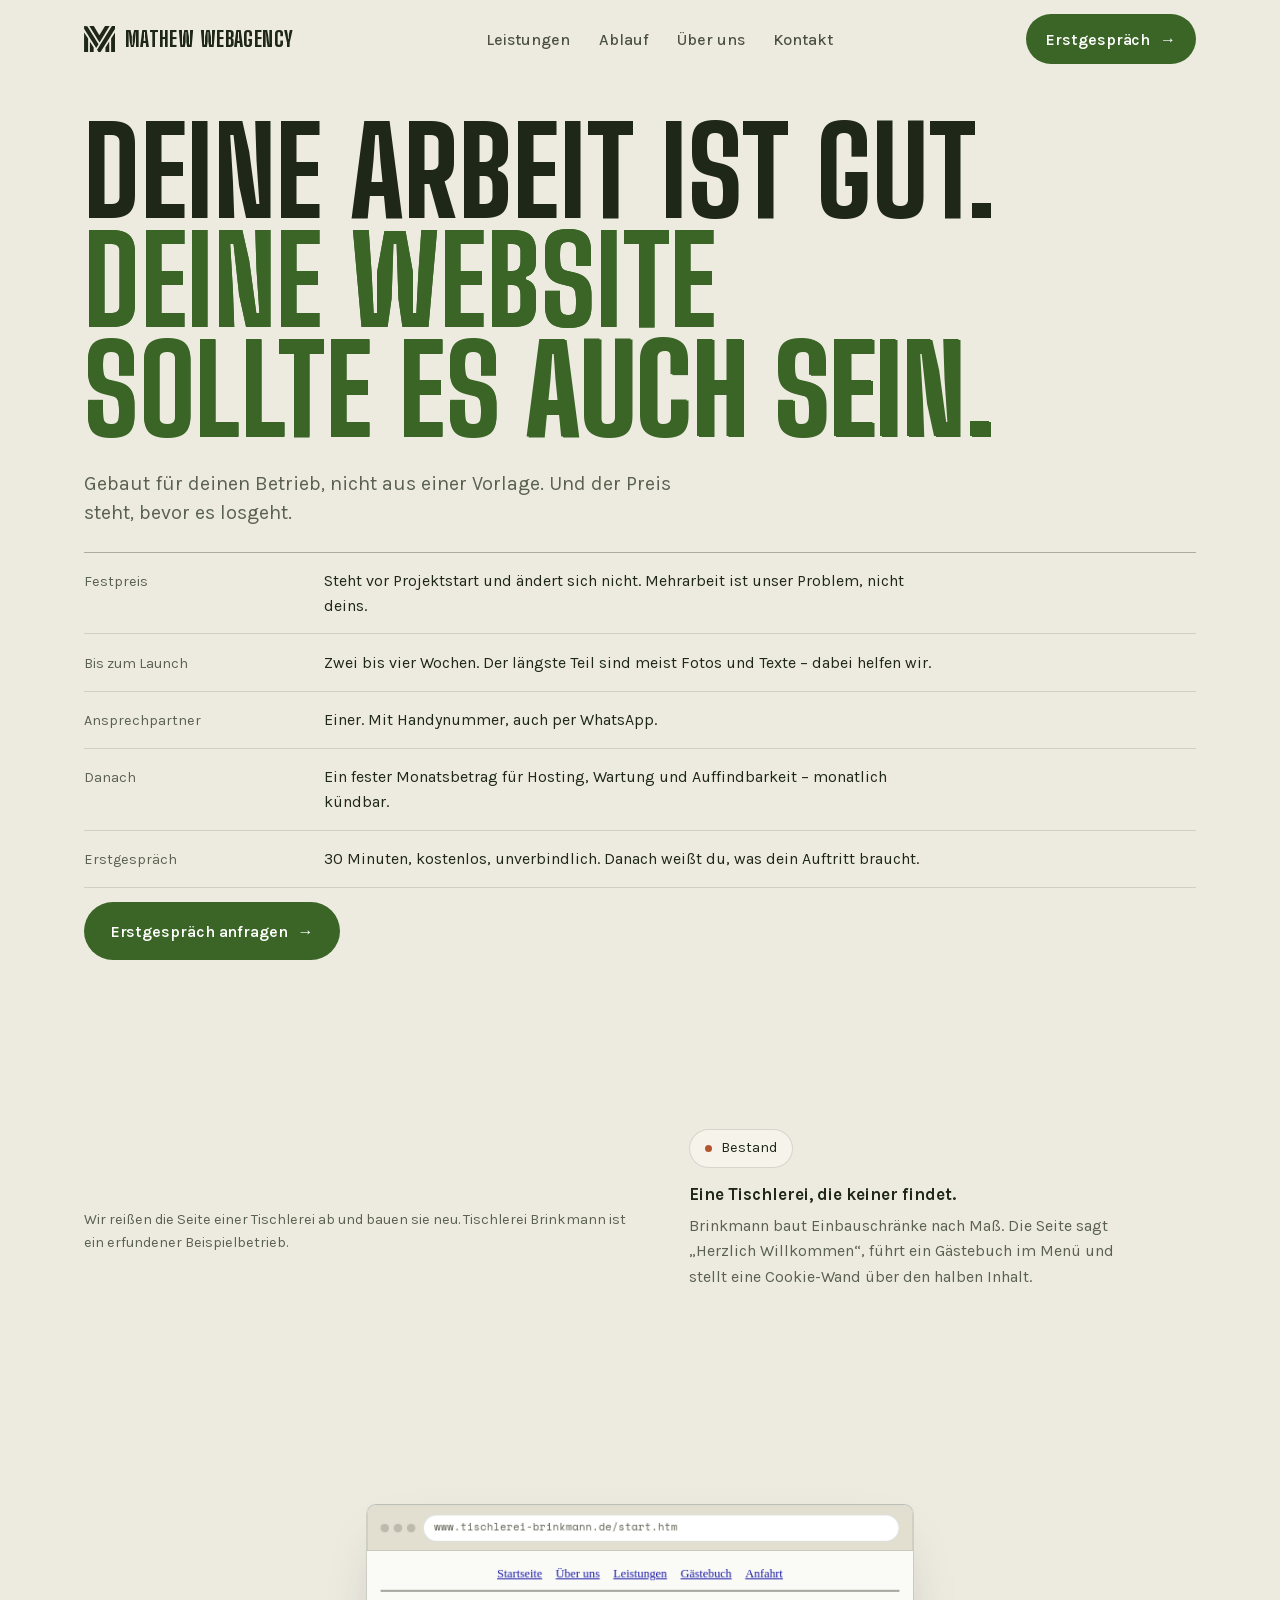
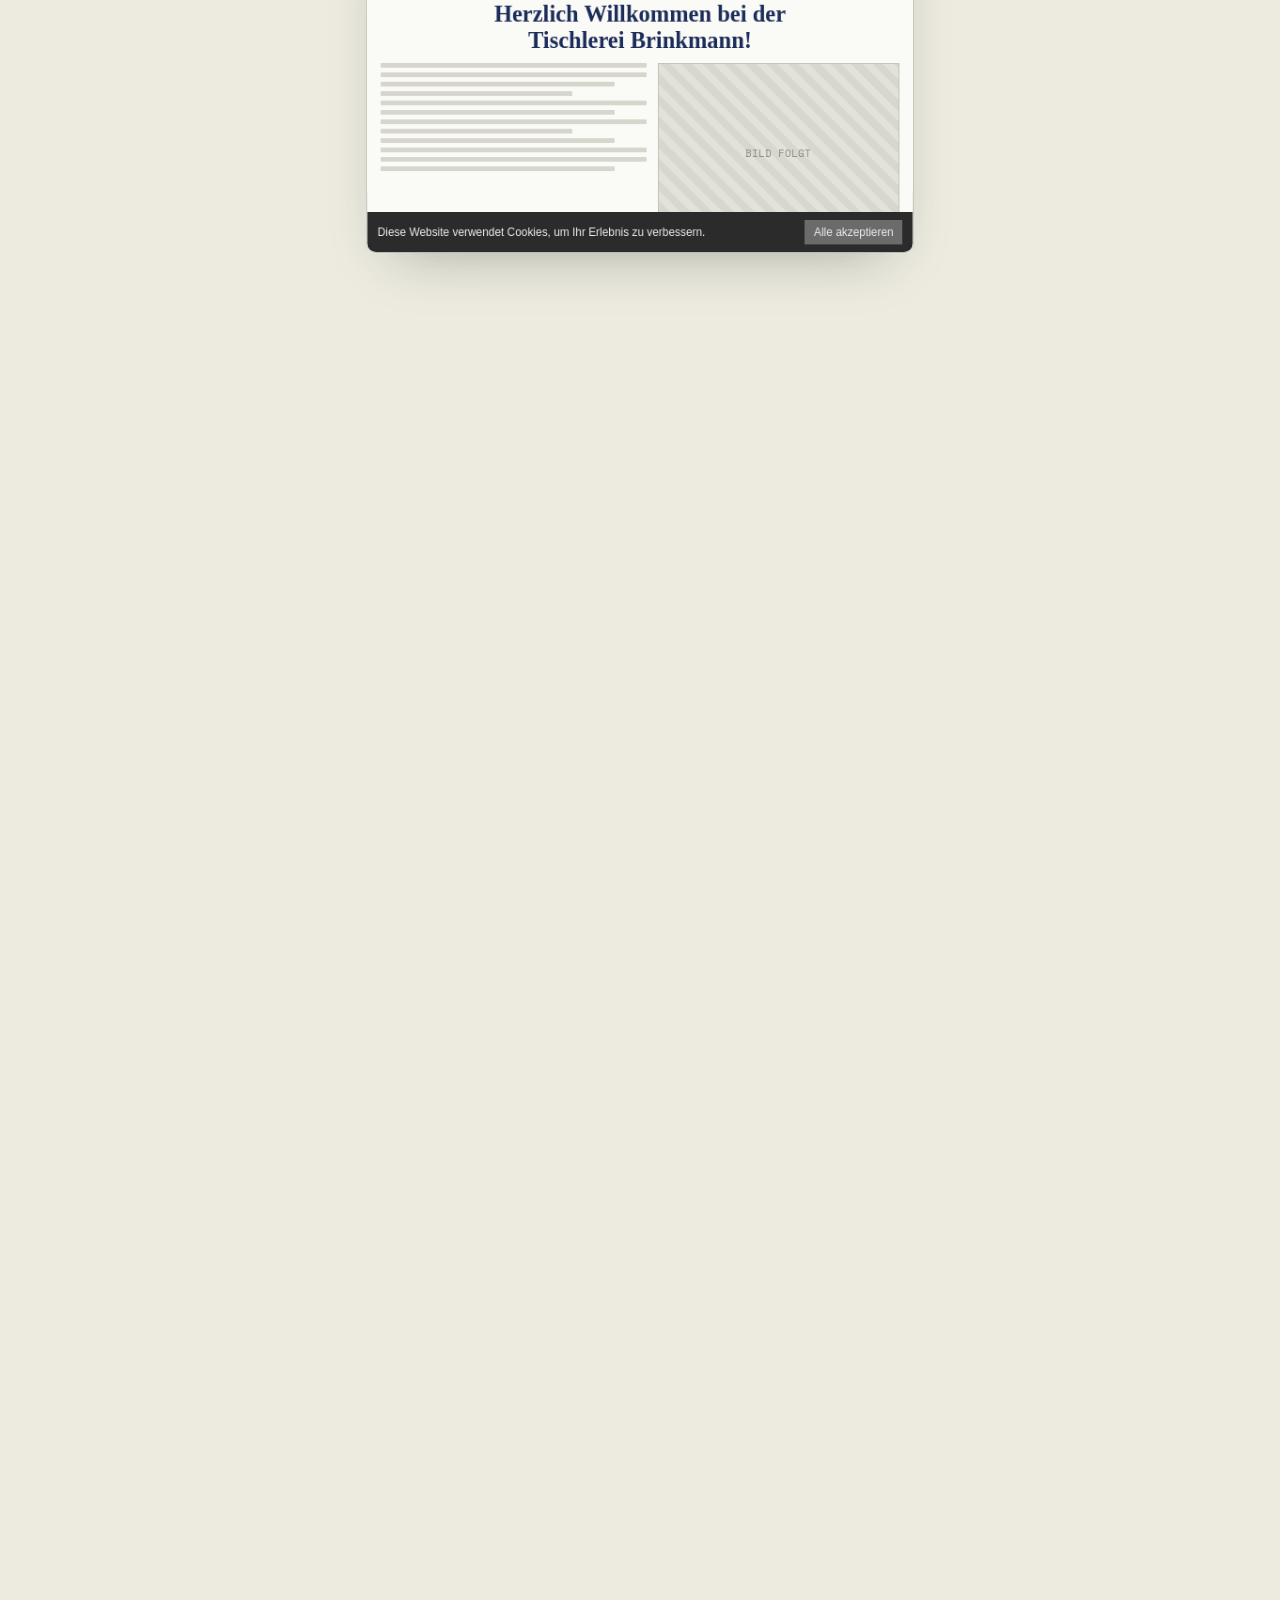
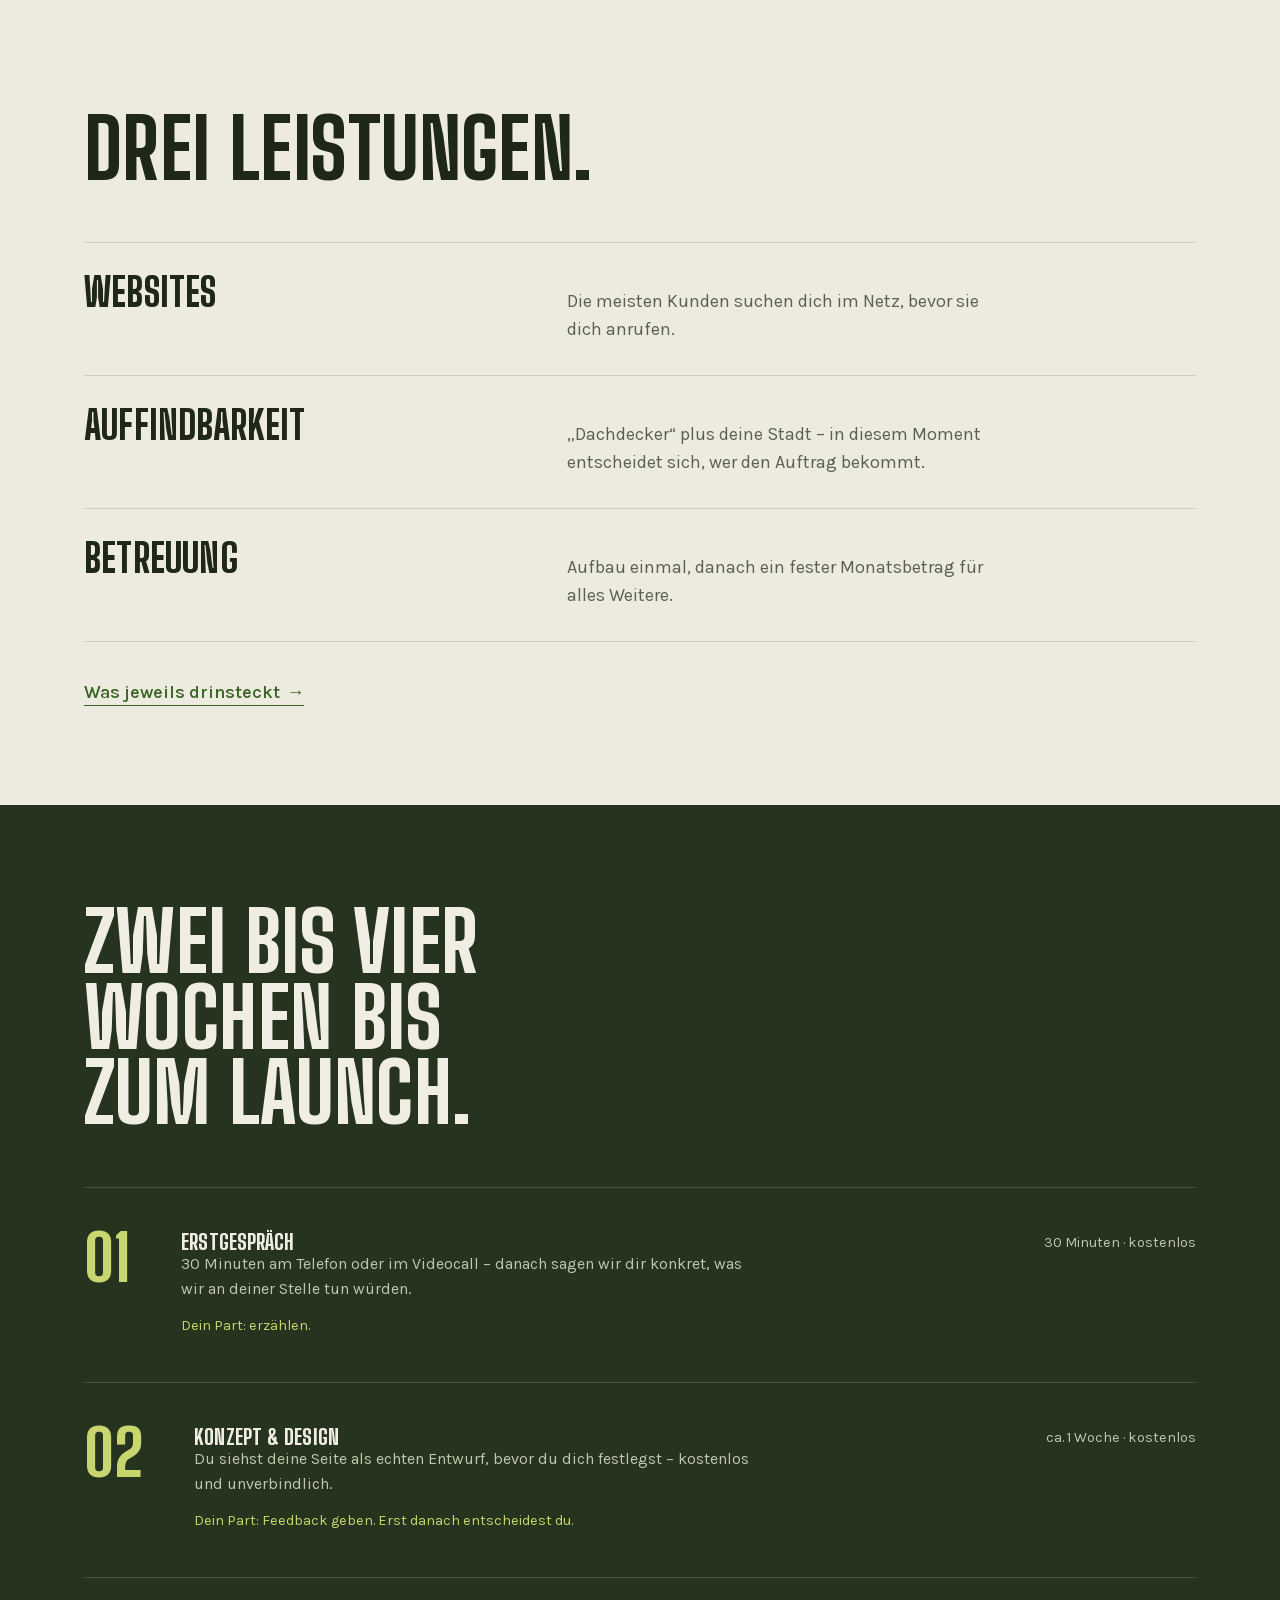
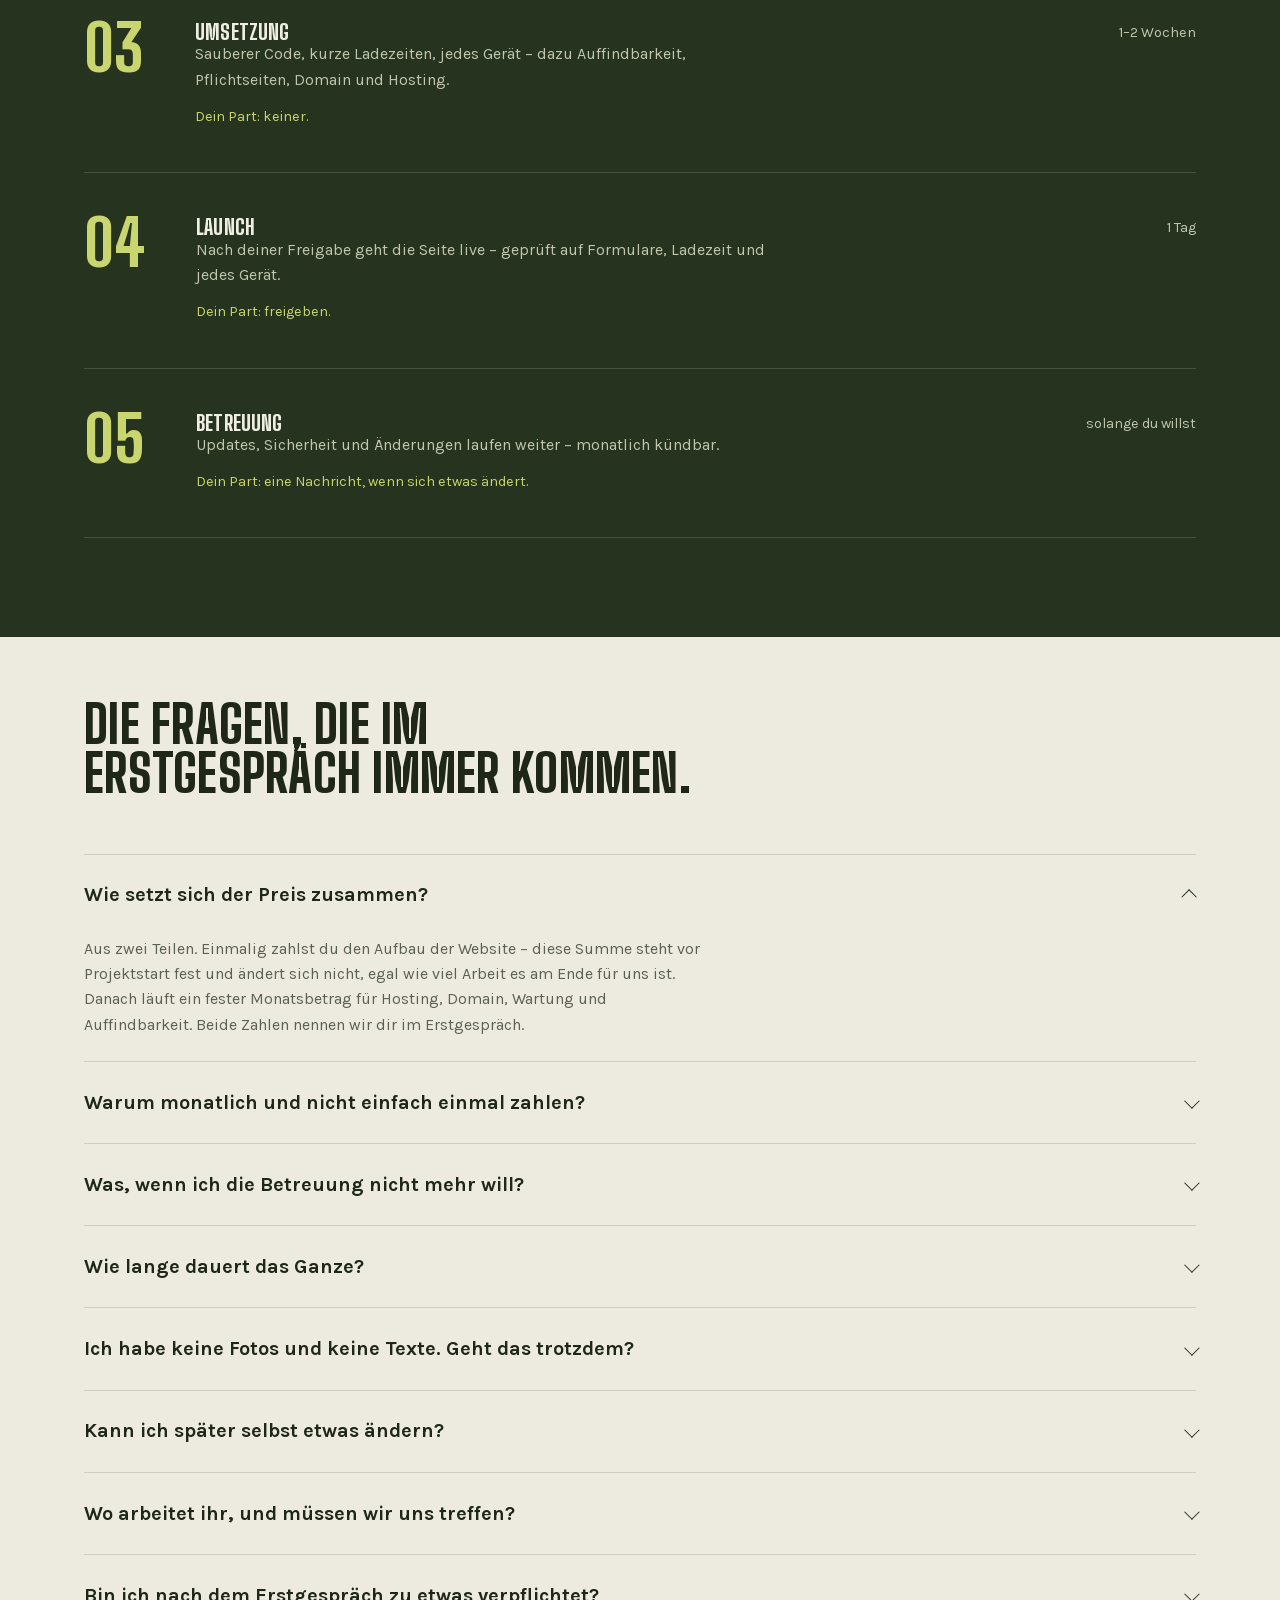
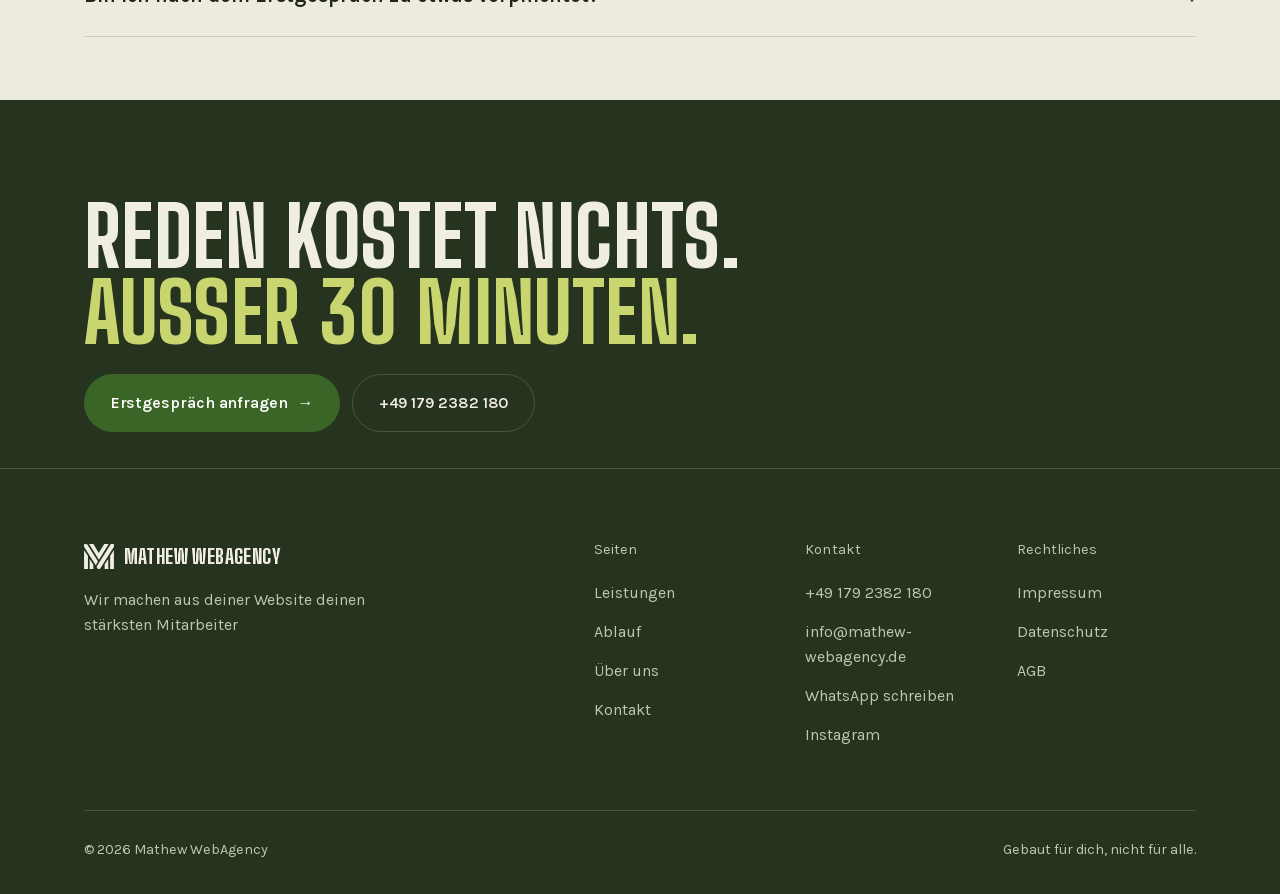
==== index.html @ 0dcd1d1a "Baustelle: echtes Foto in der fertigen Tischlerei-Seite Die neue Seite wirkte kaum staerker als die " ====
<!DOCTYPE html>
<html lang="de">
<head>
<meta charset="utf-8">
<meta name="viewport" content="width=device-width, initial-scale=1">
<title>Webdesign aus Selm – Websites nach Maß | Mathew WebAgency</title>
<meta name="description" content="Deine neue Website – geplant, gestaltet und umgesetzt aus einer Hand, ohne Baukasten. Aus Selm, für Betriebe in Lünen, Werne, Dortmund und überall sonst.">
<link rel="canonical" href="https://mathew-webagency.de/">
<meta name="theme-color" content="#26341F">

<meta property="og:type" content="website">
<meta property="og:locale" content="de_DE">
<meta property="og:site_name" content="Mathew WebAgency">
<meta property="og:title" content="Webdesign aus Selm – Websites nach Maß | Mathew WebAgency">
<meta property="og:description" content="Deine neue Website – geplant, gestaltet und umgesetzt aus einer Hand, ohne Baukasten. Aus Selm, für Betriebe in Lünen, Werne, Dortmund und überall sonst.">
<meta property="og:url" content="https://mathew-webagency.de/">
<meta property="og:image" content="https://mathew-webagency.de/assets/img/og-image.png">
<meta property="og:image:width" content="1200">
<meta property="og:image:height" content="630">
<meta property="og:image:alt" content="Mathew WebAgency – Deine Arbeit ist gut. Deine Website sollte es auch sein.">
<meta property="og:image:type" content="image/png">
<meta name="twitter:card" content="summary_large_image">
<meta name="twitter:image" content="https://mathew-webagency.de/assets/img/og-image.png">

<link rel="icon" href="/favicon.svg" type="image/svg+xml">
<link rel="apple-touch-icon" href="/assets/img/apple-touch-icon.png">
<link rel="manifest" href="/site.webmanifest">

<link rel="preload" href="/assets/fonts/big-shoulders-display-latin.woff2" as="font" type="font/woff2" crossorigin fetchpriority="high">
<link rel="preload" href="/assets/fonts/karla-latin.woff2" as="font" type="font/woff2" crossorigin>
<link rel="stylesheet" href="/assets/css/site.css?v=20260924c">

<script type="application/ld+json">
{
  "@context": "https://schema.org",
  "@type": "ProfessionalService",
  "name": "Mathew WebAgency",
  "description": "Websites, lokale Auffindbarkeit und laufende Betreuung für Handwerk, Kanzleien und Dienstleister.",
  "url": "https://mathew-webagency.de/",
  "logo": {
    "@type": "ImageObject",
    "url": "https://mathew-webagency.de/assets/img/logo-google.png",
    "width": 512,
    "height": 512
  },
  "email": "info@mathew-webagency.de",
  "telephone": "+491792382180",
  "image": "https://mathew-webagency.de/assets/img/og-image.png",
  "priceRange": "€€",
  "address": {
    "@type": "PostalAddress",
    "streetAddress": "Am Wasserturm 2",
    "postalCode": "59379",
    "addressLocality": "Selm",
    "addressCountry": "DE"
  },
  "areaServed": [
    { "@type": "City", "name": "Selm" },
    { "@type": "City", "name": "Lünen" },
    { "@type": "City", "name": "Werne" },
    { "@type": "City", "name": "Dortmund" },
    { "@type": "City", "name": "Olfen" },
    { "@type": "City", "name": "Nordkirchen" },
    { "@type": "AdministrativeArea", "name": "Kreis Unna" },
    { "@type": "Country", "name": "Deutschland" }
  ],
  "geo": {
    "@type": "GeoCoordinates",
    "latitude": 51.6966,
    "longitude": 7.4700
  },
  "knowsAbout": [
    "Webdesign",
    "Webentwicklung",
    "Lokale Suchmaschinenoptimierung",
    "Google Unternehmensprofil",
    "Website-Betreuung"
  ],
  "makesOffer": [
    {
      "@type": "Offer",
      "itemOffered": {
        "@type": "Service",
        "name": "Webdesign und Umsetzung",
        "description": "Website nach Maß, ohne Baukasten und ohne Vorlage."
      }
    },
    {
      "@type": "Offer",
      "itemOffered": {
        "@type": "Service",
        "name": "Lokale Auffindbarkeit",
        "description": "Auffindbar bei Google in Selm, Lünen, Werne, Dortmund und Umgebung."
      }
    },
    {
      "@type": "Offer",
      "itemOffered": {
        "@type": "Service",
        "name": "Betreuung und Wartung",
        "description": "Hosting, Domain, Wartung und Änderungen zum festen Monatsbetrag."
      }
    }
  ],
  "openingHoursSpecification": {
    "@type": "OpeningHoursSpecification",
    "dayOfWeek": [
      "Monday",
      "Tuesday",
      "Wednesday",
      "Thursday",
      "Friday",
      "Saturday",
      "Sunday"
    ],
    "opens": "00:00",
    "closes": "23:59"
  },
  "founder": {
    "@type": "Person",
    "name": "Kian Mathew"
  },
  "sameAs": [
    "https://www.instagram.com/mathew_webagency/"
  ]
}
</script>
<script type="application/ld+json">
{
  "@context": "https://schema.org",
  "@type": "FAQPage",
  "mainEntity": [
    {
      "@type": "Question",
      "name": "Wie setzt sich der Preis zusammen?",
      "acceptedAnswer": {
        "@type": "Answer",
        "text": "Aus zwei Teilen. Einmalig zahlst du den Aufbau der Website – diese Summe steht vor Projektstart fest und ändert sich nicht, egal wie viel Arbeit es am Ende für uns ist. Danach läuft ein fester Monatsbetrag für Hosting, Domain, Wartung und Auffindbarkeit. Beide Zahlen nennen wir dir im Erstgespräch."
      }
    },
    {
      "@type": "Question",
      "name": "Warum monatlich und nicht einfach einmal zahlen?",
      "acceptedAnswer": {
        "@type": "Answer",
        "text": "Weil eine Website nach dem Launch nicht stehenbleibt. Hosting und Domain kosten ohnehin, Updates und Backups müssen laufen, und Auffindbarkeit ist keine Einrichtung, sondern Arbeit über Monate. Du kannst dir das alles einzeln zusammenkaufen – dann hast du vier Verträge, vier Rechnungen und im Zweifel niemanden, der zuständig ist. Bei uns ist es ein Betrag und ein Ansprechpartner."
      }
    },
    {
      "@type": "Question",
      "name": "Was, wenn ich die Betreuung nicht mehr will?",
      "acceptedAnswer": {
        "@type": "Answer",
        "text": "Dann kündigst du zum Monatsende. Kein Mindestzeitraum, keine Kündigungsfrist von drei Monaten. Die Website gehört dir – wir übergeben sie an dich oder an wen du willst. Wir halten Kunden mit Arbeit, nicht mit Verträgen."
      }
    },
    {
      "@type": "Question",
      "name": "Wie lange dauert das Ganze?",
      "acceptedAnswer": {
        "@type": "Answer",
        "text": "Zwei bis vier Wochen vom Startschuss bis zum Launch. Der längste Teil ist meistens nicht die Technik, sondern das Sammeln von Fotos und Texten – dabei helfen wir."
      }
    },
    {
      "@type": "Question",
      "name": "Ich habe keine Fotos und keine Texte. Geht das trotzdem?",
      "acceptedAnswer": {
        "@type": "Answer",
        "text": "Ja. Texte schreiben wir, nachdem wir dir zugehört haben. Für Bilder finden wir eine Lösung: eigene Aufnahmen oder Material aus deinem Handy – oft besser als jedes Stockfoto, weil man deine Arbeit sieht."
      }
    },
    {
      "@type": "Question",
      "name": "Kann ich später selbst etwas ändern?",
      "acceptedAnswer": {
        "@type": "Answer",
        "text": "Kannst du – musst du aber nicht. Die meisten Kunden schreiben uns lieber kurz, und wir machen es innerhalb von 48 Stunden. Das ist im Monatsbetrag drin, wir rechnen keine Änderungen einzeln ab."
      }
    },
    {
      "@type": "Question",
      "name": "Wo arbeitet ihr, und müssen wir uns treffen?",
      "acceptedAnswer": {
        "@type": "Answer",
        "text": "Wir arbeiten bundesweit und komplett aus der Ferne – Telefon, Videocall, WhatsApp. Ein Treffen vor Ort ist für keinen Schritt nötig, und in der Praxis ist der Videocall meistens schneller: keine Anfahrt, Bildschirm teilen, fertig."
      }
    },
    {
      "@type": "Question",
      "name": "Bin ich nach dem Erstgespräch zu etwas verpflichtet?",
      "acceptedAnswer": {
        "@type": "Answer",
        "text": "Nein. Du bekommst beide Zahlen und entscheidest in Ruhe. Auch ein Nein ist völlig okay – die ehrliche Einschätzung behältst du in jedem Fall."
      }
    }
  ]
}
</script>
<script type="application/ld+json">
{
  "@context": "https://schema.org",
  "@graph": [
    {
      "@type": "Organization",
      "@id": "https://mathew-webagency.de/#organisation",
      "name": "Mathew WebAgency",
      "url": "https://mathew-webagency.de/",
      "logo": {
        "@type": "ImageObject",
        "url": "https://mathew-webagency.de/assets/img/logo-google.png",
        "width": 512,
        "height": 512
      },
      "email": "info@mathew-webagency.de",
      "telephone": "+491792382180",
      "address": {
        "@type": "PostalAddress",
        "streetAddress": "Am Wasserturm 2",
        "postalCode": "59379",
        "addressLocality": "Selm",
        "addressCountry": "DE"
      },
      "founder": { "@type": "Person", "name": "Kian Mathew" },
      "sameAs": ["https://www.instagram.com/mathew_webagency/"]
    },
    {
      "@type": "WebSite",
      "@id": "https://mathew-webagency.de/#website",
      "url": "https://mathew-webagency.de/",
      "name": "Mathew WebAgency",
      "inLanguage": "de-DE",
      "publisher": { "@id": "https://mathew-webagency.de/#organisation" }
    }
  ]
}
</script>
</head>

<body>
<!--
  THESIS: Der Auftritt eines Handwerkers wird auf Papier verkauft, nicht auf
  einer Bühne. Diese Seite öffnet als Angebotsblatt und weigert sich damit
  gegen die Kategorie-Vorgabe: dunkler Hero, radialer Akzentschein, Label über
  der Zeile, zwei Pillen nebeneinander, Branchen-Laufband als Ersatzbeweis.
  OWN-WORLD: Kalkgrau als Papiergrund, Tiefgrün als einzige Aktionsfarbe,
  Haarlinien als Struktur. Fraunces für Aussagen, Newsreader für Fließtext.
  Beschriftungen laufen in derselben Schrift wie der Fließtext, ohne Versalien
  und ohne Sperrung; Space Mono lebt nur noch im Browserrahmen des Beispiels,
  die Tischlerei Brinkmann setzt ihre eigene Schrift (Archivo).
  STORY: Der Besucher liest Konditionen statt Versprechen, sieht darunter einen
  Betrieb umgebaut werden und erkennt, dass die Seite selbst der Beleg ist. Die
  Seite verkauft das Ergebnis, nie den Herstellungsweg: Behauptungen über
  handgeschriebenen Code sind unwahr und gehören hier nicht hin.
  FIRST VIEWPORT: Papiergrund. Große Aussage links oben, Vorspann darunter, dann
  fünf geregelte Positionszeilen über die volle Breite, zuletzt die Zeile zum
  Unterschreiben mit der Aktion links und der Nummer daneben.
  FORM: Erweiterung der bestehenden Welt "Kalkgrau & Tiefgrün", nicht ihr
  Ersatz. Kein Direction-Roll: die Palette ist vom Auftrag gesetzt, und
  concept-seed.mjs läuft ohne Node auf diesem Rechner nicht.
  FINISH: unreviewed and undocumented is unfinished; this build ends with the
  finish review, the verdict, and DESIGN.md
-->
<a class="skip" href="#main">Zum Inhalt springen</a>

<header class="hdr">
  <div class="wrap hdr__in">
    <a class="brand" href="/" aria-label="Mathew WebAgency – Startseite">
      <svg class="brand__mark" viewBox="0 0 100 84" aria-hidden="true" focusable="false"><path d="M0.3 0L10.5 0.5L46.2 57.6L46.1 59.4L39.1 70.5L0.2 9.2ZM0.2 20.5L13.2 40.4L13.2 84L0.2 84ZM17 0L31.4 0L49.1 29.6L67.5 0L82.3 0.3L49.8 52.9ZM18.9 50.2L31.1 69.1L30.9 84L18.9 84ZM89.5 0L99.8 0.2L99.8 8.8L52.6 84L46.7 84L41.9 75.8ZM80.8 49.9L81.1 83.8L68.8 84L68.8 68.6ZM99.7 20.2L99.8 84L87 84L87 40.2Z"/></svg>
      Mathew&nbsp;WebAgency
    </a>

    <nav class="nav" aria-label="Hauptnavigation">
      <a href="/leistungen.html">Leistungen</a>
      <a href="/ablauf.html">Ablauf</a>
      <a href="/ueber-uns.html">Über uns</a>
      <a href="/kontakt.html">Kontakt</a>
    </nav>

    <div class="hdr__cta">
      <a class="btn" href="/kontakt.html">Erstgespräch <span class="btn__arrow" aria-hidden="true">→</span></a>
      <button class="burger" type="button" aria-expanded="false" aria-controls="mnav" aria-label="Menü öffnen">
        <span></span><span></span>
      </button>
    </div>
  </div>
</header>

<div class="mnav" id="mnav" aria-hidden="true">
  <ul class="mnav__list">
    <li><a href="/leistungen.html">Leistungen</a></li>
    <li><a href="/ablauf.html">Ablauf</a></li>
    <li><a href="/ueber-uns.html">Über uns</a></li>
    <li><a href="/kontakt.html">Kontakt</a></li>
  </ul>
  <div class="mnav__foot">
    <a class="btn" href="/kontakt.html">Kostenloses Erstgespräch <span class="btn__arrow" aria-hidden="true">→</span></a>
    <a href="tel:+491792382180">+49 179 2382 180</a>
    <a href="mailto:info@mathew-webagency.de">info@mathew-webagency.de</a>
    <a href="https://www.instagram.com/mathew_webagency/" rel="noopener">Instagram @mathew_webagency</a>
  </div>
</div>

<main id="main">

  <!-- ================================================================
       HERO – das Angebotsblatt
       Der Hero ist nicht die Behauptung, sondern das Dokument, das der
       Kunde ohnehin liest: Positionen, Konditionen, eine Zeile zum
       Unterschreiben. Deshalb Papier statt Tinte, Linien statt Leuchten.
       ================================================================ -->
  <section class="hero">
    <div class="wrap hero__sheet">
      <h1 class="hero__h">
        Deine Arbeit ist gut.
        <span class="claim-b">Deine Website sollte es auch sein.</span>
      </h1>

      <p class="hero__lead">
        Gebaut für deinen Betrieb, nicht aus einer Vorlage. Und der Preis steht,
        bevor es losgeht.
      </p>

      <!-- Konditionen statt Kennzahlen: alles hier ist eine Zusage, die wir
           halten können, keine Messung, die wir belegen müssten. -->
      <dl class="terms">
        <div class="terms__row">
          <dt>Festpreis</dt>
          <dd>Steht vor Projektstart und ändert sich nicht. Mehrarbeit ist unser Problem, nicht deins.</dd>
        </div>
        <div class="terms__row">
          <dt>Bis zum Launch</dt>
          <dd>Zwei bis vier Wochen. Der längste Teil sind meist Fotos und Texte &ndash; dabei helfen wir.</dd>
        </div>
        <div class="terms__row">
          <dt>Ansprechpartner</dt>
          <dd>Einer. Mit Handynummer, auch per WhatsApp.</dd>
        </div>
        <div class="terms__row">
          <dt>Danach</dt>
          <dd>Ein fester Monatsbetrag für Hosting, Wartung und Auffindbarkeit &ndash; monatlich kündbar.</dd>
        </div>
        <div class="terms__row">
          <dt>Erstgespräch</dt>
          <dd>30 Minuten, kostenlos, unverbindlich. Danach weißt du, was dein Auftritt braucht.</dd>
        </div>
      </dl>

      <div class="hero__sign">
        <a class="btn" href="/kontakt.html">Erstgespräch anfragen <span class="btn__arrow" aria-hidden="true">→</span></a>
      </div>
    </div>
  </section>

  <!-- ================================================================
       SIGNATURE – "Die Baustelle"
       Gepinnt und scroll-gescrubbt: eine Baukastenseite wird abgerissen
       und neu gebaut. Das ist das Versprechen der Agentur als Bild.
       ================================================================ -->
  <section class="site-rebuild" id="baustelle">
    <div class="rb">
      <div class="rb__stage">
        <div class="wrap">
          <div class="rb__head">
            <div>
              <!-- Ziel der Übergabe: die grüne Hero-Zeile fährt beim Scrollen
                   hierher und wird zu dieser Überschrift (initHandOff). -->
              <h2 class="rb__title">Deine Website sollte es auch sein.</h2>
              <p class="rb__disclaimer">Wir reißen die Seite einer Tischlerei ab und bauen sie neu. Tischlerei Brinkmann ist ein erfundener Beispielbetrieb.</p>
            </div>
            <div class="rb__side">
              <p class="rb__state" data-phase="alt">
                <span class="rb__dot" aria-hidden="true"></span><span class="rb__label">Bestand</span>
              </p>
              <div class="rb__caption" aria-live="polite"></div>
            </div>
          </div>
        </div>

        <div class="wrap rb__field">
          <div class="rb__grid" aria-hidden="true"></div>

          <div class="rb__stack">
          <div class="rb__frame">
            <div class="rb__chrome" aria-hidden="true">
              <span class="rb__lights"><i></i><i></i><i></i></span>
              <span class="rb__url">www.tischlerei-brinkmann.de/start.htm</span>
            </div>

            <div class="rb__viewport">
              <!-- Zustand ALT: absichtlich so gebaut, wie es viele Betriebe kennen -->
              <div class="old" aria-hidden="true">
                <nav class="old__bar">
                  <span>Startseite</span><span>Über uns</span><span>Leistungen</span><span>Gästebuch</span><span>Anfahrt</span>
                </nav>
                <p class="old__title">Herzlich Willkommen bei der<br>Tischlerei Brinkmann!</p>
                <div class="old__body">
                  <div class="old__lines">
                    <i></i><i></i><i></i><i></i><i></i><i></i><i></i><i></i><i></i><i></i><i></i><i></i>
                  </div>
                  <div class="old__photo">BILD FOLGT</div>
                </div>
                <p class="old__btn">Hier klicken!</p>
                <p class="old__counter">Besucher: 000412</p>
                <div class="old__cookie">
                  <span>Diese Website verwendet Cookies, um Ihr Erlebnis zu verbessern.</span>
                  <b>Alle akzeptieren</b>
                </div>
              </div>

              <!-- Zustand NEU: derselbe Betrieb, einmal gebaut.
                   Diese Miniatur ist die Arbeitsprobe der Agentur – sie muss
                   das Niveau zeigen, das ein Kunde bekommt, nicht nur „besser
                   als vorher" sein. Deshalb eigene Navigation, ein Bildfeld
                   mit Tiefe, eine echte Leistungszeile und ein Kontaktblock. -->
              <div class="new" aria-hidden="true">
                <div class="new__bar">
                  <span class="new__brand">Brinkmann</span>
                  <span class="new__nav"><i>Arbeiten</i><i>Werkstatt</i><i>Kontakt</i></span>
                  <span class="new__pill">0 25 92 &middot; 94 18 0</span>
                </div>

                <h3 class="new__h"><span>Möbel nach Maß.</span><em>Aus einer Werkstatt.</em></h3>
                <p class="new__copy">Einbauschränke, Küchen und Innenausbau &ndash; gezeichnet, gebaut und montiert von denselben zwei Händen.</p>
                <p class="new__cta">Werkstatt-Termin anfragen</p>

                <!-- Die fertige Seite zeigt die Arbeit selbst: ein Foto statt eines
                     gezeichneten Platzhalters. Das ist der Unterschied zum
                     "BILD FOLGT" der alten Seite. Erzeugt mit Kie.ai (Nano
                     Banana 2) für den erfundenen Beispielbetrieb. -->
                <div class="new__img">
                  <img class="new__photo"
                       src="/assets/img/brinkmann-einbauschrank-1200.webp"
                       srcset="/assets/img/brinkmann-einbauschrank-800.webp 800w,
                               /assets/img/brinkmann-einbauschrank-1200.webp 1200w"
                       sizes="(min-width: 820px) 34vw, 88vw"
                       width="1200" height="806" alt="" loading="lazy" decoding="async">
                  <span class="new__tag">Einbauschrank Eiche massiv</span>
                  <span class="new__cap">Wohnzimmerwand, 4,20 m &middot; fertig in 5 Wochen</span>
                </div>

                <div class="new__strip">
                  <span>Einbauschränke</span>
                  <span>Küchen</span>
                  <span>Innenausbau</span>
                  <span>Türen</span>
                </div>
              </div>

              <span class="rb__sweep" aria-hidden="true"></span>
            </div>
          </div>

          <!-- Die Handy-Ansicht dockt zum Schluss an den Rahmen an. Sie zeigt
               dieselbe Seite als Handyfassung: Name, Aussage, Bild, Aktion. -->
          <div class="rb__phone" aria-hidden="true">
            <div class="ph">
              <p class="ph__brand">Brinkmann</p>
              <p class="ph__h">Möbel<br>nach Maß.<em>Aus einer<br>Werkstatt.</em></p>
              <span class="ph__img"><b>Eiche massiv</b></span>
              <p class="ph__cta">Termin anfragen</p>
            </div>
          </div>
          </div>
        </div>

        <!-- Ruhige Fassung für Nutzer, die Bewegung reduziert haben -->
        <div class="wrap">
          <div class="rb__static">
            <div class="rb__static-head">
              <h2 class="display-m">Was wir an einer Baukastenseite ändern.</h2>
              <p class="rb__disclaimer">Am erfundenen Beispiel der Tischlerei Brinkmann.</p>
            </div>
            <div class="card">
              <p class="card__label">Vorher</p>
              <h3>Baukasten von der Stange</h3>
              <p>„Herzlich Willkommen auf unserer Homepage!“, Systemschrift, zentrierter Blindtext, ein Gästebuch im Menü und eine Cookie-Wand über dem halben Inhalt. Auf dem Handy wird es nicht besser.</p>
            </div>
            <div class="card">
              <p class="card__label">Nachher</p>
              <h3>Gebaut für den Betrieb</h3>
              <p>Was die Tischlerei macht, steht in der ersten Zeile. Darunter die Arbeit selbst und ein Weg zum Termin. Alles, was nicht dorthin führt, ist weg.</p>
            </div>
          </div>
        </div>
      </div>
    </div>
  </section>

  <!-- ================================================================
       LEISTUNGSVERZEICHNIS
       ================================================================ -->
  <section class="band" id="leistungen">
    <div class="wrap">
      <div class="split">
        <div>
          <h2 class="display-l">Drei Leistungen.</h2>
        </div>
      </div>

      <!-- Drei Zeilen statt eines Akkordeons. Zum Aufklappen war der
           Grünbalken so laut, dass er die Sektion beherrschte, und Claim und
           Liste standen mit einer Lücke dazwischen nebeneinander. Das Detail
           steht ohnehin auf der Leistungsseite – hier reicht ein Satz je
           Leistung. -->
      <ol class="svc">
        <li class="svc__row rev">
          <h3>Websites</h3>
          <p>Die meisten Kunden suchen dich im Netz, bevor sie dich anrufen.</p>
        </li>
        <li class="svc__row rev" data-rev-delay="0.07">
          <h3>Auffindbarkeit</h3>
          <p>„Dachdecker“ plus deine Stadt – in diesem Moment entscheidet sich, wer den Auftrag bekommt.</p>
        </li>
        <li class="svc__row rev" data-rev-delay="0.14">
          <h3>Betreuung</h3>
          <p>Aufbau einmal, danach ein fester Monatsbetrag für alles Weitere.</p>
        </li>
      </ol>

      <a class="tlink svc__more" href="/leistungen.html">Was jeweils drinsteckt <span aria-hidden="true">→</span></a>
    </div>
  </section>

  <!-- ================================================================
       ABLAUF – echte Reihenfolge, deshalb echte Nummern
       ================================================================ -->
  <section class="band band--ink" id="ablauf">
    <div class="wrap">
      <div class="split">
        <div>
          <h2 class="display-l">Zwei bis vier Wochen bis zum Launch.</h2>
        </div>
      </div>

      <ol class="steps">
        <li class="step rev">
          <p class="step__no"><b>01</b></p>
          <div class="step__body">
            <h3>Erstgespräch</h3>
            <p>30 Minuten am Telefon oder im Videocall – danach sagen wir dir konkret, was wir an deiner Stelle tun würden.</p>
            <p class="step__part">Dein Part: erzählen.</p>
          </div>
          <p class="step__dur">30 Minuten &middot; kostenlos</p>
        </li>

        <li class="step rev">
          <p class="step__no"><b>02</b></p>
          <div class="step__body">
            <h3>Konzept &amp; Design</h3>
            <p>Du siehst deine Seite als echten Entwurf, bevor du dich festlegst – kostenlos und unverbindlich.</p>
            <p class="step__part">Dein Part: Feedback geben. Erst danach entscheidest du.</p>
          </div>
          <p class="step__dur">ca. 1 Woche &middot; kostenlos</p>
        </li>

        <li class="step rev">
          <p class="step__no"><b>03</b></p>
          <div class="step__body">
            <h3>Umsetzung</h3>
            <p>Sauberer Code, kurze Ladezeiten, jedes Gerät – dazu Auffindbarkeit, Pflichtseiten, Domain und Hosting.</p>
            <p class="step__part">Dein Part: keiner.</p>
          </div>
          <p class="step__dur">1–2 Wochen</p>
        </li>

        <li class="step rev">
          <p class="step__no"><b>04</b></p>
          <div class="step__body">
            <h3>Launch</h3>
            <p>Nach deiner Freigabe geht die Seite live – geprüft auf Formulare, Ladezeit und jedes Gerät.</p>
            <p class="step__part">Dein Part: freigeben.</p>
          </div>
          <p class="step__dur">1 Tag</p>
        </li>

        <li class="step rev">
          <p class="step__no"><b>05</b></p>
          <div class="step__body">
            <h3>Betreuung</h3>
            <p>Updates, Sicherheit und Änderungen laufen weiter – monatlich kündbar.</p>
            <p class="step__part">Dein Part: eine Nachricht, wenn sich etwas ändert.</p>
          </div>
          <p class="step__dur">solange du willst</p>
        </li>
      </ol>

    </div>
  </section>

  <!-- ================================================================
       FAQ
       ================================================================ -->
  <section class="band band--tight" id="faq">
    <div class="wrap">
      <div class="split">
        <div>
          <h2 class="display-m">Die Fragen, die im Erstgespräch immer kommen.</h2>
        </div>
      </div>

      <div class="faq">
        <details open>
          <summary>Wie setzt sich der Preis zusammen?</summary>
          <p>Aus zwei Teilen. Einmalig zahlst du den Aufbau der Website – diese Summe steht vor Projektstart fest und ändert sich nicht, egal wie viel Arbeit es am Ende für uns ist. Danach läuft ein fester Monatsbetrag für Hosting, Domain, Wartung und Auffindbarkeit. Beide Zahlen nennen wir dir im Erstgespräch.</p>
        </details>
        <details>
          <summary>Warum monatlich und nicht einfach einmal zahlen?</summary>
          <p>Weil eine Website nach dem Launch nicht stehenbleibt. Hosting und Domain kosten ohnehin, Updates und Backups müssen laufen, und Auffindbarkeit ist keine Einrichtung, sondern Arbeit über Monate. Du kannst dir das alles einzeln zusammenkaufen – dann hast du vier Verträge, vier Rechnungen und im Zweifel niemanden, der zuständig ist. Bei uns ist es ein Betrag und ein Ansprechpartner.</p>
        </details>
        <details>
          <summary>Was, wenn ich die Betreuung nicht mehr will?</summary>
          <p>Dann kündigst du zum Monatsende. Kein Mindestzeitraum, keine Kündigungsfrist von drei Monaten. Die Website gehört dir – wir übergeben sie an dich oder an wen du willst. Wir halten Kunden mit Arbeit, nicht mit Verträgen.</p>
        </details>
        <details>
          <summary>Wie lange dauert das Ganze?</summary>
          <p>Zwei bis vier Wochen vom Startschuss bis zum Launch. Der längste Teil ist meistens nicht die Technik, sondern das Sammeln von Fotos und Texten – dabei helfen wir.</p>
        </details>
        <details>
          <summary>Ich habe keine Fotos und keine Texte. Geht das trotzdem?</summary>
          <p>Ja. Texte schreiben wir, nachdem wir dir zugehört haben. Für Bilder finden wir eine Lösung: eigene Aufnahmen oder Material aus deinem Handy – oft besser als jedes Stockfoto, weil man deine Arbeit sieht.</p>
        </details>
        <details>
          <summary>Kann ich später selbst etwas ändern?</summary>
          <p>Kannst du – musst du aber nicht. Die meisten Kunden schreiben uns lieber kurz, und wir machen es innerhalb von 48 Stunden. Das ist im Monatsbetrag drin, wir rechnen keine Änderungen einzeln ab.</p>
        </details>
        <details>
          <summary>Wo arbeitet ihr, und müssen wir uns treffen?</summary>
          <p>Wir arbeiten bundesweit und komplett aus der Ferne – Telefon, Videocall, WhatsApp. Ein Treffen vor Ort ist für keinen Schritt nötig, und in der Praxis ist der Videocall meistens schneller: keine Anfahrt, Bildschirm teilen, fertig.</p>
        </details>
        <details>
          <summary>Bin ich nach dem Erstgespräch zu etwas verpflichtet?</summary>
          <p>Nein. Du bekommst beide Zahlen und entscheidest in Ruhe. Auch ein Nein ist völlig okay – die ehrliche Einschätzung behältst du in jedem Fall.</p>
        </details>
      </div>
    </div>
  </section>

  <!-- ================================================================
       SCHLUSS
       ================================================================ -->
  <section class="band band--ink" id="kontakt">
    <div class="wrap finale">
      <h2>Reden kostet nichts. <span class="claim-b">Außer 30 Minuten.</span></h2>
      <div class="btn-row">
        <a class="btn" href="/kontakt.html">Erstgespräch anfragen <span class="btn__arrow" aria-hidden="true">→</span></a>
        <a class="btn btn--ghost" href="tel:+491792382180">+49 179 2382 180</a>
      </div>
    </div>
  </section>

</main>

<footer class="ftr">
  <div class="wrap">
    <div class="ftr__top">
      <div class="ftr__brand">
        <span class="brand">
          <svg class="brand__mark" viewBox="0 0 100 84" aria-hidden="true" focusable="false"><path d="M0.3 0L10.5 0.5L46.2 57.6L46.1 59.4L39.1 70.5L0.2 9.2ZM0.2 20.5L13.2 40.4L13.2 84L0.2 84ZM17 0L31.4 0L49.1 29.6L67.5 0L82.3 0.3L49.8 52.9ZM18.9 50.2L31.1 69.1L30.9 84L18.9 84ZM89.5 0L99.8 0.2L99.8 8.8L52.6 84L46.7 84L41.9 75.8ZM80.8 49.9L81.1 83.8L68.8 84L68.8 68.6ZM99.7 20.2L99.8 84L87 84L87 40.2Z"/></svg>
          Mathew&nbsp;WebAgency
        </span>
        <p>Wir machen aus deiner Website deinen stärksten Mitarbeiter</p>
      </div>

      <div class="ftr__cols">
        <div>
          <h2>Seiten</h2>
          <ul>
            <li><a href="/leistungen.html">Leistungen</a></li>
            <li><a href="/ablauf.html">Ablauf</a></li>
            <li><a href="/ueber-uns.html">Über uns</a></li>
            <li><a href="/kontakt.html">Kontakt</a></li>
          </ul>
        </div>
        <div>
          <h2>Kontakt</h2>
          <ul>
            <li><a href="tel:+491792382180">+49 179 2382 180</a></li>
            <li><a href="mailto:info@mathew-webagency.de">info@mathew-webagency.de</a></li>
            <li><a href="https://wa.me/491792382180" rel="noopener">WhatsApp schreiben</a></li>
            <li><a href="https://www.instagram.com/mathew_webagency/" rel="noopener">Instagram</a></li>
          </ul>
        </div>
        <div>
          <h2>Rechtliches</h2>
          <ul>
            <li><a href="/impressum.html">Impressum</a></li>
            <li><a href="/datenschutz.html">Datenschutz</a></li>
            <li><a href="/agb.html">AGB</a></li>
          </ul>
        </div>
      </div>
    </div>

    <div class="ftr__bottom">
      <span>&copy; 2026 Mathew WebAgency</span>
      <span>Gebaut für dich, nicht für alle.</span>
    </div>
  </div>
</footer>

<script src="/assets/js/gsap.min.js" defer></script>
<script src="/assets/js/ScrollTrigger.min.js" defer></script>
<script src="/assets/js/lenis.min.js" defer></script>
<script src="/assets/js/site.js?v=20260924c" defer></script>
</body>
</html>
---- assets/css/site.css ----
/* ==========================================================================
   Mathew WebAgency – Designsystem "Kalkgrau & Tiefgrün"
   Kein Framework, keine Utility-Klassen, kein Build-Step.

   Herleitung der Palette: das Angebot auf Papier. Kalkgrau ist der kühle
   Bogen, auf dem eine Kalkulation steht – bewusst kein Creme, weil Creme
   nach Einladung aussieht und nicht nach Zusage. Tiefgrün ist die einzige
   Aktionsfarbe: die Farbe, in der man unterschreibt. Sand trägt nur Linien
   und Marginalien auf dunklem Grund.
   ========================================================================== */

/* --- Fonts ---------------------------------------------------------------- */
/* Selbst gehostet: kein Google-Fonts-CDN (DSGVO) und keine externe Abhängigkeit. */

/* Big Shoulders Display, variabel (Gewicht 100-900). Eine schmale Grotesk
   aus der Tradition von Schildern und Fahrzeugbeschriftung, also aus genau
   der Welt, in der unsere Kunden arbeiten: so steht der Name eines Betriebs
   auf dem Transporter. Ueberschriften laufen in Versalien, Gewicht 800. */
@font-face {
  font-family: 'Big Shoulders Display';
  font-style: normal;
  font-weight: 100 900;
  font-display: swap;
  src: url('../fonts/big-shoulders-display-latin.woff2') format('woff2');
}
/* Karla, variabel (Gewicht 200-800). Eine Grotesk mit leicht eigenwilligen
   Formen (das g, das y, die kurzen Oberlaengen), freundlich statt glatt.
   Traegt Fliesstext, Knoepfe und alle Beschriftungen. */
@font-face {
  font-family: 'Karla';
  font-style: normal;
  font-weight: 200 800;
  font-display: swap;
  src: url('../fonts/karla-latin.woff2') format('woff2');
}
/* Archivo gehoert nicht uns, sondern der Tischlerei Brinkmann. Das Beispiel
   hat eine eigene Farbwelt – es braucht auch eine eigene Schrift, sonst
   versprechen wir Gestaltung fuer genau diesen Betrieb und zeigen unsere. */
@font-face {
  font-family: 'Archivo';
  font-style: normal;
  font-weight: 100 900;
  font-display: swap;
  src: url('../fonts/archivo-latin.woff2') format('woff2');
  unicode-range: U+0000-00FF, U+0131, U+0152-0153, U+02BB-02BC, U+02C6, U+02DA,
    U+02DC, U+0304, U+0308, U+0329, U+2000-206F, U+20AC, U+2122, U+2191, U+2193,
    U+2212, U+2215, U+FEFF, U+FFFD;
}
@font-face {
  font-family: 'Archivo';
  font-style: normal;
  font-weight: 100 900;
  font-display: swap;
  src: url('../fonts/archivo-latin-ext.woff2') format('woff2');
  unicode-range: U+0100-02BA, U+02BD-02C5, U+02C7-02CC, U+02CE-02D7, U+02DD-02FF,
    U+0304, U+0308, U+0329, U+1D00-1DBF, U+1E00-1E9F, U+1EF2-1EFF, U+2020,
    U+20A0-20AB, U+20AD-20C0, U+2113, U+2C60-2C7F, U+A720-A7FF;
}
/* Space Mono bleibt, aber nur noch im Browserrahmen: Adresszeile, Besucher-
   zaehler, Massangaben. Dort ist die Schreibmaschine eine echte Konvention.
   In unserer eigenen Oberflaeche kam sie als gesperrte Versalie vor – genau
   das Bauteil, das in jeder zweiten Vorlage steckt. Es ist raus. */
@font-face {
  font-family: 'Space Mono';
  font-style: normal;
  font-weight: 400;
  font-display: swap;
  src: url('../fonts/space-mono-v17-latin-regular.woff2') format('woff2');
}

/* --- Tokens -------------------------------------------------------------- */

:root {
  /* Flächen: Leinen statt Kalkgrau. Warm, aber mit einem Hauch Grün,
     damit es nicht ins Creme der Vorlagen kippt. */
  --paper: #edebe0;
  --paper-2: #f5f3ea; /* aufgehellte Karte */
  --paper-3: #e2dfd1; /* eingesenkte Fläche, Hover */
  /* Dunkle Bänder sind Moos, nicht Schwarz: die Seite bleibt auch dort warm
     und grün, wo sie kippt. */
  --ink: #26341f;
  --ink-2: #2f3f28; /* Karte auf dunklem Grund */
  --ink-3: #394a31; /* Hover auf dunklem Grund */

  /* Schrift */
  --on-paper: #1e2718; /* Olivschwarz, 12.9:1 */
  --on-paper-dim: #5a6150; /* 5.4:1 */
  --on-ink: #f0eee3;
  --on-ink-dim: #c2c6ae;

  /* Grün ist jetzt die ganze Stimme der Seite. Moosgrün handelt (Knöpfe,
     Links, Fokus) und setzt die zweite Zeile im Satzpaar; auf dunklem
     Grund übernimmt das helle Flechtengrün beide Rollen. */
  --gruen: #3b6526; /* Moos – 5.7:1 auf Leinen */
  --gruen-2: #4a7a31; /* Hover */
  --gruen-hell: #c9d56e; /* Flechte auf Moos */
  --sand: #c2c6ae; /* Linien & Labels auf dunklem Grund */

  /* Linien */
  --line-paper: rgba(30, 39, 24, 0.14);
  --line-paper-stark: rgba(30, 39, 24, 0.32);
  --line-ink: rgba(240, 238, 227, 0.16);

  /* Der Marker, den der Zeiger über einen Link zieht. */
  --wash: rgba(59, 101, 38, 0.2);

  /* Radien – klein, plus echte Pillen. Nichts dazwischen. */
  --r-xs: 3px;
  --r-sm: 6px;
  --r-md: 10px;
  --r-pill: 999px;

  /* Typo */
  --display: 'Big Shoulders Display', 'Arial Narrow', 'Helvetica Neue', sans-serif;
  --body: 'Karla', 'Helvetica Neue', Arial, sans-serif;
  /* Beschriftungen laufen in der Fließtextschrift. Es gibt keine dritte
     Schrift mehr in unserer eigenen Oberfläche: die Spalte trägt die
     Information über ihre Position, nicht über einen Effekt. */
  --label: var(--body);
  /* Nur im Browserrahmen des Beispiels. */
  --code: 'Space Mono', ui-monospace, 'SFMono-Regular', monospace;
  /* Die Tischlerei Brinkmann setzt ihre eigene Schrift. */
  --bk-font: 'Archivo', 'Helvetica Neue', Arial, sans-serif;

  /* Eine schmale Versalie braucht rund ein Viertel mehr Grad als eine
     normal laufende Schrift, um dieselbe Fläche zu tragen. */
  --t-display-xl: clamp(3.2rem, 10vw, 8.5rem);
  --t-display-l: clamp(2.7rem, 6.4vw, 5.2rem);
  --t-display-m: clamp(2.1rem, 4.2vw, 3.3rem);
  --t-h3: clamp(1.5rem, 2.4vw, 2rem);
  --t-lead: clamp(1.1rem, 1.55vw, 1.4rem);
  --t-body: 1.125rem;
  --t-small: 1rem;
  --t-label: 0.9rem;

  /* Raster */
  --wrap: 1240px;
  --gutter: clamp(1.25rem, 5vw, 4rem);
  --section-y: clamp(5rem, 11vh, 9rem);
  /* Der Header liegt fest über allem. Gepinnte Bühnen kleben bei top:0 und
     schoben ihren Kopf sonst darunter – auf dem Handy verschwand dadurch
     die Überschrift der Baustelle komplett. Gemessen: 79px. */
  --hdr-h: 79px;

  --ease: cubic-bezier(0.22, 1, 0.36, 1);
  --ease-in-out: cubic-bezier(0.65, 0, 0.35, 1);
}

/* --- Reset & Basis ------------------------------------------------------- */

*,
*::before,
*::after {
  box-sizing: border-box;
}

html {
  -webkit-text-size-adjust: 100%;
  scroll-behavior: smooth;
}

body {
  margin: 0;
  background: var(--paper);
  color: var(--on-paper);
  font-family: var(--body);
  font-size: var(--t-body);
  line-height: 1.58;
  font-weight: 400;
  font-optical-sizing: auto;
  -webkit-font-smoothing: antialiased;
  -moz-osx-font-smoothing: grayscale;
  /* clip statt hidden: hidden würde einen Scroll-Container erzeugen und
     damit das sticky-Pinning der Baustelle aushebeln. */
  overflow-x: clip;
}

img,
svg,
video {
  display: block;
  max-width: 100%;
  height: auto;
}

h1,
h2,
h3,
h4 {
  font-family: var(--display);
  /* Versalien in Gewicht 800, so wie ein Betrieb auf dem Firmenwagen steht.
     Eine schmale Grotesk braucht keinen Engstand; eine Spur Luft hält die
     Versalien bei großen Graden auseinander. Der Zeilenfall ist eng, weil
     Versalien keine Unterlängen haben, die kollidieren könnten. */
  font-weight: 800;
  text-transform: uppercase;
  letter-spacing: 0.005em;
  line-height: 0.92;
  margin: 0;
  text-wrap: balance;
  overflow-wrap: break-word;
}

p {
  margin: 0;
  text-wrap: pretty;
}

ul,
ol {
  margin: 0;
  padding: 0;
  list-style: none;
}

a {
  color: inherit;
  text-decoration: none;
}

button {
  font: inherit;
  color: inherit;
}

:focus-visible {
  outline: 2px solid var(--gruen-2);
  outline-offset: 3px;
  border-radius: var(--r-xs);
}

/* --- Browser-Oberflächen ------------------------------------------------- */
/* Auswahl, Cursor, Scrollleiste und Unterlängen gehören zur Gestaltung.
   Werksseitig kommen sie in Systemblau und gehören damit zu keinem
   Designsystem – hier stehen sie in der Palette der Seite. */

::selection {
  background: var(--gruen);
  color: #fff;
}
.band--ink ::selection,
.phead ::selection,
.ftr ::selection {
  background: var(--sand);
  color: var(--ink);
}

html {
  scrollbar-color: var(--on-paper-dim) transparent;
  scrollbar-width: thin;
}

input,
textarea {
  caret-color: var(--gruen-2);
}

/* Keine Striche. Unter dem Zeiger wächst ein Marker von der Grundlinie
   hoch – wie über einer Zeile, die man auf Papier anstreicht. Der Verlauf
   läuft über background-size statt über eine eigene Ebene: so entsteht
   kein Stapelkontext, der sich mit dem Zeiger-Ring beißt. */
a:not([class]) {
  text-decoration: none;
  background-image: linear-gradient(var(--wash), var(--wash));
  background-repeat: no-repeat;
  background-position: 0 100%;
  background-size: 100% 0%;
  padding-inline: 0.14em;
  margin-inline: -0.14em;
  border-radius: 2px;
  transition: background-size 0.3s var(--ease), color 0.25s var(--ease);
}
a:not([class]):hover,
a:not([class]):focus-visible {
  background-size: 100% 100%;
}

/* Links mitten im Fließtext brauchen ein Merkmal im Ruhezustand. Farbe
   allein trägt es nicht: Tiefgrün steht nur 1,47:1 gegen den Fließtext,
   nötig wären 3:1 – wer Farben schlecht unterscheidet, fände sie nicht.
   Das Gewicht leistet es und funktioniert auch in Graustufen. */
.prose a,
.faq p a,
.check a,
.lgl a {
  font-weight: 600;
  color: var(--gruen);
}
.band--ink .prose a,
.band--ink .faq p a,
.band--ink .check a,
.band--ink .lgl a {
  color: var(--gruen-hell);
}

.skip {
  position: absolute;
  left: -9999px;
  top: 0;
  z-index: 200;
  background: var(--gruen);
  color: #fff;
  padding: 0.75rem 1.25rem;
  border-radius: 0 0 var(--r-sm) 0;
}
.skip:focus {
  left: 0;
}

.vh {
  position: absolute;
  width: 1px;
  height: 1px;
  overflow: hidden;
  clip-path: inset(50%);
  white-space: nowrap;
}

/* --- Layout-Primitive ---------------------------------------------------- */

.wrap {
  width: 100%;
  max-width: var(--wrap);
  margin-inline: auto;
  padding-inline: var(--gutter);
}

.band {
  padding-block: var(--section-y);
  position: relative;
}
/* Direkt unter dem Seitenkopf traegt die volle Bandhoehe nicht: der harte
   Wechsel von Tinte auf Papier trennt bereits. */
.phead + .band {
  padding-top: clamp(2.25rem, 5vh, 3.5rem);
}

/* Umgekehrte Bänder: der Seitenrhythmus lebt vom harten Wechsel. */
.band--ink {
  background: var(--ink);
  color: var(--on-ink);
  --wash: rgba(201, 213, 110, 0.24);
}
.band--ink h1,
.band--ink h2,
.band--ink h3 {
  color: var(--on-ink);
}

.band--tight {
  padding-block: clamp(3rem, 7vh, 5rem);
}

/* --- Typografische Klassen ---------------------------------------------- */

/* Versalien haben keine Unterlängen; nur die Umlautpunkte ragen nach oben.
   0,92 lässt ihnen genau so viel Luft, dass Ä und Ü nicht in die Zeile
   darüber stoßen. */
.display-xl {
  font-size: var(--t-display-xl);
}
.display-l {
  font-size: var(--t-display-l);
}
.display-m {
  font-size: var(--t-display-m);
}

/* Behauptung und Widerspruch als Satzpaar – das rhetorische Muster der
   Marke. Es steht nur noch zweimal pro Seite: im Kopf und im Schlussaufruf.
   Die zweite Zeile trägt dasselbe Gewicht und wechselt nur die Farbe. */
.claim-b {
  display: block;
  color: var(--gruen);
}
.band--ink .claim-b,
.phead .claim-b {
  color: var(--gruen-hell);
}

/* --- Kopf-Öffnung -------------------------------------------------------- */
/* Die Wörter fahren unter ihrer eigenen Oberkante hervor. Die Maske ist nur
   während der Bewegung nötig, bleibt aber stehen – sie kostet nichts und
   verhindert, dass Unterlängen bei Zoom abgeschnitten wirken. */

.ko__line {
  display: block;
}
/* Die Maske muss senkrecht kappen, waagerecht aber nicht: Buchstaben ragen
   bei negativer Laufweite über ihre Dickte hinaus, und ohne die seitliche
   Luft schneidet die Maske Wortanfänge ab. Der negative Außenabstand nimmt
   die Luft aus dem Satz wieder heraus, damit die Zeile gleich bleibt. */
.ko__mask {
  display: inline-block;
  overflow: hidden;
  vertical-align: bottom;
  /* Luft fuer die Umlautpunkte und fuer den Fliesstext-Ersatz, falls die
     Schrift spaet kommt. Der negative Aussenabstand nimmt die Luft aus dem
     Zeilenfall wieder heraus, damit der Satz gleich sitzt. Wer diesen Wert erhoeht, muss
     auch den Startversatz in initHeadOpen() erhoehen – sonst lugt das
     Wort vor der Bewegung unter der Kante hervor. */
  padding-bottom: 0.2em;
  margin-bottom: -0.2em;
  padding-inline: 0.09em;
  margin-inline: -0.09em;
}
.ko__w {
  display: inline-block;
  will-change: transform;
}

.lead {
  font-size: var(--t-lead);
  line-height: 1.5;
  color: var(--on-paper-dim);
  max-width: 46ch;
}
.band--ink .lead {
  color: var(--on-ink-dim);
}

.meta {
  font-family: var(--label);
  font-size: var(--t-label);
  color: var(--on-paper-dim);
}
.band--ink .meta {
  color: var(--on-ink-dim);
}

/* --- Buttons ------------------------------------------------------------ */

.btn {
  --btn-bg: var(--gruen);
  --btn-fg: #fff;
  display: inline-flex;
  align-items: center;
  gap: 0.6rem;
  padding: 0.95rem 1.6rem;
  border: 1px solid transparent;
  border-radius: var(--r-pill);
  background: var(--btn-bg);
  color: var(--btn-fg);
  font-weight: 600;
  font-size: var(--t-small);
  letter-spacing: -0.005em;
  cursor: pointer;
  /* Unter 300 ms: ein Knopf antwortet, er erzählt nichts. */
  transition: background 0.2s var(--ease), transform 0.2s var(--ease),
    color 0.2s var(--ease), border-color 0.2s var(--ease);
}
.btn:hover {
  --btn-bg: var(--gruen-2);
}
.btn__arrow {
  transition: transform 0.2s var(--ease);
}
/* Bewegung beim Überfahren nur mit echter Maus: Touch löst beim Tippen ein
   falsches Hover aus, und der Knopf bliebe angehoben stehen. */
@media (hover: hover) and (pointer: fine) {
  .btn:hover {
    transform: translateY(-2px);
  }
  .btn:hover .btn__arrow {
    transform: translateX(4px);
  }
  .direct a:hover {
    transform: translateX(0.6rem);
  }
  .direct a:hover::before {
    transform: scaleY(1);
  }
}
/* Druck quittieren: der Knopf gibt nach, schnell und ohne Nachlauf. */
.btn:active {
  transform: scale(0.97);
  transition-duration: 0.12s;
}

.btn--ghost {
  --btn-bg: transparent;
  --btn-fg: var(--on-paper);
  border-color: var(--line-paper-stark);
}
.btn--ghost:hover {
  --btn-bg: var(--on-paper);
  --btn-fg: var(--paper);
}
.band--ink .btn--ghost {
  --btn-fg: var(--on-ink);
  border-color: var(--line-ink);
}
.band--ink .btn--ghost:hover {
  --btn-bg: var(--on-ink);
  --btn-fg: var(--ink);
}

.btn--light {
  --btn-bg: var(--paper-2);
  --btn-fg: var(--ink);
}
.btn--light:hover {
  --btn-bg: #fff;
}

.btn-row {
  display: flex;
  flex-wrap: wrap;
  gap: 0.75rem;
  align-items: center;
}

/* Textlink mit unterstrichener Bewegung */
.tlink {
  display: inline-flex;
  align-items: center;
  gap: 0.4rem;
  font-weight: 600;
  color: var(--gruen);
  background-image: linear-gradient(currentColor, currentColor);
  background-size: 100% 1px;
  background-repeat: no-repeat;
  background-position: 0 100%;
  transition: background-size 0.4s var(--ease);
}
.tlink:hover {
  background-size: 0% 1px;
}
.band--ink .tlink {
  color: var(--gruen-hell);
}

/* --- Header ------------------------------------------------------------- */

.hdr {
  position: fixed;
  inset: 0 0 auto 0;
  z-index: 100;
  padding-block: 0.9rem;
  transition: background 0.4s var(--ease), backdrop-filter 0.4s var(--ease),
    border-color 0.4s var(--ease);
  border-bottom: 1px solid transparent;
}
.hdr__in {
  display: flex;
  align-items: center;
  justify-content: space-between;
  gap: 1rem;
}
/* Der Balken muss decken. Unter ihm zieht die gebaute Beispielseite in
   Tiefblau durch – schimmert sie durch, steht die Wortmarke in einer
   Farbe, die niemand gewählt hat. Deshalb hoher Deckungsgrad und, wo
   backdrop-filter fehlt, volle Deckung. */
.hdr.is-stuck {
  background: color-mix(in srgb, var(--paper) 96%, transparent);
  -webkit-backdrop-filter: blur(16px) saturate(140%);
  backdrop-filter: blur(16px) saturate(140%);
  border-bottom-color: var(--line-paper);
}
/* Über dem dunklen Hero läuft der Header in Tinte-Optik. */
.hdr.on-dark {
  color: var(--on-ink);
}
.hdr.on-dark.is-stuck {
  background: color-mix(in srgb, var(--ink) 94%, transparent);
  border-bottom-color: var(--line-ink);
}
@supports not ((backdrop-filter: blur(1px)) or (-webkit-backdrop-filter: blur(1px))) {
  .hdr.is-stuck { background: var(--paper); }
  .hdr.on-dark.is-stuck { background: var(--ink); }
}

.brand {
  display: inline-flex;
  align-items: center;
  gap: 0.6rem;
  font-family: var(--display);
  font-weight: 800;
  font-size: 1.3rem;
  text-transform: uppercase;
  letter-spacing: 0.02em;
}
/* M-Monogramm. In em bemessen, damit es der Wortmarke folgt: im Header
   steht sie auf 1.0625rem, im Footer auf 1.25rem. Die Marke ist breiter
   als hoch (100:84), deshalb nur die Breite setzen. */
.brand__mark {
  width: 1.5em;
  height: auto;
  flex: none;
}
.brand__mark path {
  fill: currentColor;
}

.nav {
  display: flex;
  align-items: center;
  gap: 0.35rem;
}
.nav a {
  padding: 0.5rem 0.85rem;
  border-radius: var(--r-pill);
  font-size: var(--t-small);
  font-weight: 500;
  opacity: 0.78;
  transition: opacity 0.3s, background 0.3s;
}
.nav a:hover,
.nav a[aria-current='page'] {
  opacity: 1;
  /* background-color statt der Kurzform: background hätte den Marker
     aus der Link-Grundregel mitgelöscht und durch eine graue Fläche
     aus currentColor ersetzt. */
  background-color: color-mix(in srgb, var(--gruen) 14%, transparent);
}
.hdr.on-dark .nav a:hover,
.hdr.on-dark .nav a[aria-current='page'] {
  background-color: color-mix(in srgb, var(--gruen-hell) 20%, transparent);
}

.hdr__cta {
  display: flex;
  align-items: center;
  gap: 0.5rem;
}
.hdr__cta .btn {
  padding: 0.7rem 1.2rem;
}

.burger {
  display: none;
  width: 44px;
  height: 44px;
  border: 1px solid currentColor;
  border-radius: var(--r-pill);
  background: none;
  cursor: pointer;
  position: relative;
}
.burger span {
  position: absolute;
  left: 13px;
  width: 18px;
  height: 2px;
  background: currentColor;
  transition: transform 0.35s var(--ease), opacity 0.2s;
}
.burger span:nth-child(1) {
  top: 18px;
}
.burger span:nth-child(2) {
  top: 24px;
}
.burger[aria-expanded='true'] span:nth-child(1) {
  transform: translateY(3px) rotate(45deg);
}
.burger[aria-expanded='true'] span:nth-child(2) {
  transform: translateY(-3px) rotate(-45deg);
}

/* Mobiles Menü */
.mnav {
  position: fixed;
  inset: 0;
  z-index: 99;
  background: var(--ink);
  color: var(--on-ink);
  padding: 6rem var(--gutter) 2rem;
  display: flex;
  flex-direction: column;
  justify-content: space-between;
  clip-path: inset(0 0 100% 0);
  transition: clip-path 0.6s var(--ease);
  pointer-events: none;
}
.mnav.is-open {
  clip-path: inset(0 0 0 0);
  pointer-events: auto;
}
.mnav__list a {
  display: block;
  font-family: var(--display);
  font-size: clamp(2rem, 8vw, 2.6rem);
  font-weight: 800;
  text-transform: uppercase;
  line-height: 1;
  padding: 0.35rem 0;
  border-bottom: 1px solid var(--line-ink);
}
.mnav__foot {
  display: grid;
  gap: 0.45rem;
  justify-items: start;
  font-size: var(--t-small);
  color: var(--on-ink-dim);
}
.mnav__foot .btn {
  margin-bottom: 0.9rem;
}
.mnav__foot a:hover {
  color: var(--gruen-hell);
}

/* --- Hero: das Angebotsblatt -------------------------------------------- */
/* Papier statt Tinte. Die Struktur kommt aus Haarlinien und Positionen,
   nicht aus einem Leuchten hinter der Schrift. Der Seitenrhythmus lebt
   weiter vom Wechsel – nur beginnt er jetzt hell und kippt später. */

.hero {
  position: relative;
  background: var(--paper);
  color: var(--on-paper);
  padding-top: clamp(6.5rem, 13vh, 9rem);
  /* Knapp gehalten: die Baustelle darunter bringt ihren eigenen Innenabstand
     mit, und beide zusammen rissen ein Loch zwischen Unterschriftszeile und
     Folgesektion. */
  padding-bottom: clamp(1.5rem, 3vh, 2.25rem);
}

.hero__sheet {
  display: grid;
  gap: clamp(1.25rem, 2.6vh, 2rem);
}

.hero__h {
  /* Die schmale Versalie braucht Grad, um zu tragen: bei gleicher Breite
     passt fast doppelt so viel Größe hinein wie bei der alten Antiqua. */
  font-size: clamp(3.4rem, 9.5vw, 7.6rem);
  line-height: 0.9;
  max-width: 17ch;
}

.hero__lead {
  font-size: var(--t-lead);
  line-height: 1.5;
  color: var(--on-paper-dim);
  max-width: 52ch;
}

/* --- Konditionen als Positionszeilen ------------------------------------ */
/* Ein Leistungsverzeichnis kennt keine Karten: Zeile, Haarlinie, nächste
   Zeile. Die Begriffsspalte steht in Mono, weil sie eine Position ist. */

.terms {
  border-top: 1px solid var(--line-paper-stark);
  margin: 0;
}
.terms__row {
  display: grid;
  grid-template-columns: minmax(0, 1fr);
  gap: 0.3rem 2.5rem;
  padding-block: clamp(0.7rem, 1.4vw, 0.95rem);
  border-bottom: 1px solid var(--line-paper);
}
.terms dt {
  font-family: var(--label);
  font-size: var(--t-label);
  color: var(--on-paper-dim);
}
.terms dd {
  margin: 0;
  font-size: var(--t-small);
  max-width: 62ch;
}

/* Die Zeile, auf der man unterschreiben würde. */
.hero__sign {
  display: flex;
  flex-wrap: wrap;
  align-items: center;
  gap: 0.9rem 1.75rem;
  /* Ohne die Telefonnummer traegt die Zeile nur noch den Knopf. Der volle
     Rasterabstand des Hero-Blatts liess ihn als eigenen Block darunter
     stehen; er gehoert aber an die Liste, aus der er folgt. Negativer
     Rand, weil ein Grid keinen Abstand fuer ein einzelnes Kind kennt. */
  margin-top: -0.55rem;
  padding-top: 0;
}

/* Der eine choreografierte Moment im Hero: Das Blatt schreibt sich.
   Die Linie zieht sich von links, dann setzen sich die Positionen. */
@media (prefers-reduced-motion: no-preference) {
  .terms {
    border-top-color: transparent;
    position: relative;
  }
  .terms::before {
    content: '';
    position: absolute;
    inset: -1px 0 auto 0;
    height: 1px;
    background: var(--line-paper-stark);
    transform-origin: left;
    animation: ruleIn 0.7s var(--ease) 0.15s both;
  }
  .terms__row,
  .hero__sign {
    animation: rowIn 0.6s var(--ease) both;
  }
  .terms__row:nth-child(1) { animation-delay: 0.42s; }
  .terms__row:nth-child(2) { animation-delay: 0.5s; }
  .terms__row:nth-child(3) { animation-delay: 0.58s; }
  .terms__row:nth-child(4) { animation-delay: 0.66s; }
  .terms__row:nth-child(5) { animation-delay: 0.74s; }
  .hero__sign { animation-delay: 0.86s; }
}
@keyframes ruleIn {
  from {
    transform: scaleX(0);
  }
}
@keyframes rowIn {
  from {
    opacity: 0;
    transform: translateY(9px);
  }
}

/* --- SIGNATURE: Die Baustelle ------------------------------------------ */
/* Gepinnter Abschnitt. Eine Baukasten-Website wird abgerissen und neu
   gebaut – scroll-gescrubbt, damit das Tempo am Rad des Nutzers hängt. */

/* Hero und Baustelle stehen beide auf Papier. Der volle Sektionsabstand
   liest sich hier als Loch, weil keine Farbkante dazwischenliegt. */
.site-rebuild {
  background: var(--paper);
  padding-top: clamp(2rem, 5vh, 3.5rem);
}

.rb {
  position: relative;
  height: 420vh; /* Scrollstrecke für das Scrubbing */
}
.rb__stage {
  position: sticky;
  top: 0;
  height: 100vh;
  display: grid;
  grid-template-rows: auto 1fr;
  /* minmax(0,1fr) verhindert, dass die Spalte auf max-content aufgeht */
  grid-template-columns: minmax(0, 1fr);
  align-content: start;
  gap: clamp(1rem, 3vh, 2rem);
  /* Oben Platz für den festen Header, sonst liegt der Titel darunter. */
  padding-top: calc(var(--hdr-h) + clamp(0.5rem, 2vh, 1.25rem));
  padding-bottom: clamp(1.5rem, 5vh, 3rem);
  overflow: hidden;
}

/* Kopf und Bildunterschrift teilen sich eine Zeile, damit der Bühne
   möglichst viel Höhe für den Browser-Rahmen bleibt. */
.rb__head {
  display: grid;
  gap: 0.9rem clamp(1.5rem, 4vw, 3rem);
  grid-template-columns: minmax(0, 1fr);
  align-items: start;
}
.rb__head h2 {
  font-size: clamp(1.7rem, 3vw, 2.5rem);
  /* Dieselbe Zeichenbreite wie der Hero-Titel: ch wächst mit dem Grad,
     also bricht die Zeile hier an derselben Stelle um wie oben, und die
     Übergabe landet ohne Sprung. */
  max-width: 17ch;
}
.rb__head .rb__title {
  color: var(--gruen);
  /* Derselbe Zeilenfall wie der Hero-Titel, sonst ist die gelandete
     Zeile um ein paar Pixel höher als das Doppel, das auf ihr aufsetzt. */
  line-height: 0.9;
}

/* --- Übergabe: das fliegende Doppel der Hero-Zeile --------------------- */
/* Liegt fest über der Seite, unter dem Header. Lage und Größe setzt
   initHandOff() pro Bild über transform, nie über top/left/font-size. */
.handoff {
  position: fixed;
  top: 0;
  left: 0;
  z-index: 90;
  margin: 0;
  pointer-events: none;
  transform-origin: 0 0;
  will-change: transform, opacity;
  font-family: var(--display);
  font-weight: 800;
  text-transform: uppercase;
  letter-spacing: 0.005em;
  text-wrap: balance;
  visibility: hidden;
}
.handoff .claim-b {
  display: block;
}
/* Der Beispielbetrieb ist erfunden. Das steht dran, wo er auftaucht. */
.rb__disclaimer {
  margin-top: 0.7rem;
  font-family: var(--label);
  font-size: var(--t-label);
  color: var(--on-paper-dim);
}
.rb__side {
  display: grid;
  gap: 0.85rem;
  justify-items: start;
}

/* Zustandsanzeige: wechselt mit dem Scroll-Fortschritt */
.rb__state {
  display: inline-flex;
  align-items: center;
  gap: 0.6rem;
  font-family: var(--label);
  font-size: var(--t-label);
  padding: 0.45rem 0.9rem;
  border: 1px solid var(--line-paper);
  border-radius: var(--r-pill);
  background: var(--paper-2);
  white-space: nowrap;
}
.rb__dot {
  width: 7px;
  height: 7px;
  border-radius: 50%;
  background: #9aa39d;
  transition: background 0.4s;
}
.rb__state[data-phase='alt'] .rb__dot {
  background: #b4552f;
}
.rb__state[data-phase='abriss'] .rb__dot {
  background: #d69a2e;
}
.rb__state[data-phase='neu'] .rb__dot {
  background: var(--gruen-2);
}

/* Bühne mit Bauraster im Hintergrund */
.rb__field {
  position: relative;
  display: grid;
  /* minmax(0, 1fr) statt der impliziten auto-Spalte: auto heisst
     max-content, und daran rechnet sich das max-width: 100% des Stapels.
     Ohne diese Zeile wurde der Stapel auf einem hochkant gehaltenen Tablet
     1018px breit in einem 823px breiten Feld - sein "hoechstens 100 Prozent"
     bezog sich auf eine Spalte, die selbst schon zu breit war. */
  grid-template-columns: minmax(0, 1fr);
  place-items: center;
  min-height: 0;
}
.rb__grid {
  position: absolute;
  inset: 0;
  opacity: 0;
  background-image: linear-gradient(var(--line-paper) 1px, transparent 1px),
    linear-gradient(90deg, var(--line-paper) 1px, transparent 1px);
  background-size: 46px 46px;
  mask-image: radial-gradient(circle at 50% 50%, #000 30%, transparent 76%);
  pointer-events: none;
}

/* Rahmen und Handy als eine Einheit: das Handy dockt an die Rahmenkante,
   nicht an den Seitenrand. */
.rb__stack {
  position: relative;
  align-self: stretch;
  justify-self: center;
  /* Feste Bezugsbreite. Ohne width: 100% ist der Stapel schrumpfend und
     das width: 100% des Rahmens laeuft ins Leere - er blieb dann auf
     seiner Inhaltsbreite von 348px stehen. */
  width: 100%;
  max-width: 100%;
  display: flex;
  justify-content: center;
  /* center statt des voreingestellten stretch: Strecken wuerde die
     ausgerechnete Hoehe des Rahmens ueberschreiben. */
  align-items: center;
  /* Fluchtpunkt für die Kippung während des Umbaus: der Rahmen steht im
     Raum, statt flach auf dem Bildschirm zu kleben. */
  perspective: 1800px;
  perspective-origin: 50% 45%;
}

/* Der Browser-Rahmen */
.rb__frame {
  position: relative;
  /* Breitengesteuert, in JEDER Ansicht. Vorher war der Rahmen
     hoehengesteuert (height gesetzt, width: auto, aspect-ratio). Das
     funktioniert in Chromium, aber nicht in Safari: dort leitet ein
     Flex-Kind bei width: auto die Breite NICHT aus dem Seitenverhaeltnis
     ab, sondern schrumpft auf seine Inhaltsbreite. Ergebnis in Safari war
     ein 250x705-Rahmen - hochkant und gestaucht, auf allen Geraeten.

     Jetzt gibt die Breite den Takt vor und die Hoehe folgt dem
     Verhaeltnis; das verhalten sich alle Browser gleich. Damit der Rahmen
     auf flachen Fenstern nicht zu hoch wird, misst initStageFit() in
     site.js die tatsaechlich freie Hoehe und setzt --rb-max darauf.
     Ohne JavaScript bleibt es bei voller Feldbreite - die Buehne schneidet
     Ueberstand ab, die ruhige Fassung greift ohnehin.

     Das Verhaeltnis steht an genau EINER Stelle: Breitendeckel und
     aspect-ratio lesen dieselbe Variable. Vorher standen beide getrennt da.
     Wer unten nur die aspect-ratio umstellte, liess den Deckel weiter mit
     dem Querformat rechnen - der Rahmen blieb schmaler als der Platz, den
     er haette nehmen koennen. */
  --rb-ratio: 16 / 10.2;
  width: min(100%, calc(var(--rb-max, 100vh) * (var(--rb-ratio))));
  height: auto;
  aspect-ratio: var(--rb-ratio);
  background: #fff;
  border: 1px solid var(--line-paper-stark);
  border-radius: var(--r-md);
  box-shadow: 0 24px 60px -30px rgba(30, 39, 24, 0.4);
  overflow: hidden;
  display: grid;
  grid-template-rows: auto 1fr;
  /* minmax(0, 1fr): ohne das ist die implizite Spalte max-content und der
     Innenbereich wurde breiter als sein eigener Rahmen (351 statt 321px).
     Der Rahmen schnitt den Ueberstand ab - im Bild sah es aus, als sei die
     Beispielseite rechts abgeschnitten. Dieselbe Falle wie beim Feld. */
  grid-template-columns: minmax(0, 1fr);
  will-change: transform;
  transform-style: preserve-3d;
}
.rb__chrome {
  display: flex;
  align-items: center;
  gap: 0.5rem;
  padding: 0.6rem 0.85rem;
  background: var(--paper-3);
  border-bottom: 1px solid var(--line-paper);
}
.rb__lights {
  display: flex;
  gap: 5px;
}
.rb__lights i {
  width: 9px;
  height: 9px;
  border-radius: 50%;
  background: rgba(30, 39, 24, 0.2);
}
.rb__url {
  flex: 1;
  font-family: var(--code);
  font-size: 0.6875rem;
  color: var(--on-paper-dim);
  background: #fff;
  border-radius: var(--r-pill);
  padding: 0.3rem 0.7rem;
  border: 1px solid var(--line-paper);
  overflow: hidden;
  white-space: nowrap;
  /* Auf schmalen Rahmen passt die Adresse nicht; ein hart abgeschnittenes
     Wort sieht nach Fehler aus, drei Punkte nach Browser. */
  text-overflow: ellipsis;
  min-width: 0;
  text-overflow: ellipsis;
}

.rb__viewport {
  position: relative;
  overflow: hidden;
  background: #fff;
}

/* --- Zustand ALT: die Baukastenseite ----------------------------------- */
/* Absichtlich schlecht: zentriert, gedrängt, Systemschrift, Besucherzähler. */

.old {
  position: absolute;
  inset: 0;
  font-family: 'Times New Roman', Times, serif;
  color: #3a3a3a;
  background: #fafaf7;
  /* Basisgrad. Der Nachbau der alten Seite lief auf 7,2 bis 11,5px - so
     klein, dass er nicht mehr als schlechte Website lesbar war, sondern nur
     noch als Unschaerfe. Er soll haesslich wirken, nicht unleserlich: die
     Pointe (Gaestebuch im Menue, "Herzlich Willkommen") muss man lesen
     koennen. Alles darin rechnet jetzt in em. */
  font-size: clamp(10.5px, 2.8vw, 14px);
  padding: 1em;
  text-align: center;
  display: grid;
  grid-template-rows: auto auto 1fr auto;
  gap: 0.7em;
  will-change: transform, opacity;
}
.old__bar {
  display: flex;
  justify-content: center;
  gap: 0.9rem;
  font-size: 0.92em;
  padding-bottom: 0.5em;
  border-bottom: 2px ridge #c9c9c0;
  color: #1a1aa8;
  text-decoration: underline;
}
.old__title {
  font-size: 1.75em;
  font-weight: 700;
  line-height: 1.15;
  color: #1c2d5a;
}
.old__body {
  display: grid;
  /* minmax(0, ...): ohne das schrumpfen die Spalten nicht unter ihren
     Inhalt und das Bildfeld schob sich ueber den Innenabstand hinaus an
     die Rahmenkante. */
  grid-template-columns: minmax(0, 1.1fr) minmax(0, 1fr);
  gap: 0.85em;
  align-items: start;
  text-align: left;
}
.old__lines {
  display: grid;
  gap: 5px;
  align-content: start;
}
.old__lines i {
  height: 5px;
  background: #d6d6cd;
  border-radius: 1px;
}
.old__lines i:nth-child(4n) {
  width: 72%;
}
.old__lines i:nth-child(3n) {
  width: 88%;
}
.old__photo {
  aspect-ratio: 4 / 3;
  background: repeating-linear-gradient(
      45deg,
      #e2e2da 0 8px,
      #d7d7ce 8px 16px
    ),
    #dededa;
  border: 1px solid #c4c4bb;
  display: grid;
  place-items: center;
  font-family: var(--code);
  font-size: 0.8em;
  color: #8b8b82;
}
.old__btn {
  justify-self: center;
  align-self: end;
  font-size: 0.95em;
  padding: 0.45em 1.1em;
  background: linear-gradient(#f4f4ee, #d8d8cf);
  border: 2px outset #c0c0b6;
  color: #2a2a2a;
}
.old__counter {
  position: absolute;
  right: 0.6rem;
  bottom: 0.5rem;
  font-family: var(--code);
  font-size: 0.8em;
  color: #8b8b82;
}
/* Cookie-Wand, die den halben Inhalt verdeckt */
.old__cookie {
  position: absolute;
  left: 0;
  right: 0;
  bottom: 0;
  background: #2b2b2b;
  color: #eee;
  font-family: Arial, sans-serif;
  font-size: 0.85em;
  padding: 0.7em 0.9em;
  display: flex;
  align-items: center;
  justify-content: space-between;
  gap: 0.6rem;
  text-align: left;
}
.old__cookie b {
  background: #6b6b6b;
  padding: 0.2rem 0.6rem;
  white-space: nowrap;
  font-weight: 400;
}

/* --- Zustand NEU: die gebaute Seite ------------------------------------ */

/* Die Beispielseite ist die Arbeitsprobe: eigene Navigation, ein Bildfeld
   mit Tiefe, Leistungszeile, Kontakt. Sie muss zeigen, was ein Kunde
   bekommt – „besser als die alte" reicht als Anspruch nicht. */
/* Brinkmann bekommt eine eigene Welt – Werkstattlicht am Abend: Tiefblau,
   Papierweiß, Messing. Das ist der Kern der Arbeitsprobe: Wir behaupten
   Gestaltung für genau diesen Betrieb und dürfen dann nicht unser eigenes
   Kalkgrau-Tiefgrün vorführen. Die Tokens gelten nur innerhalb der
   Miniatur und der Handyfassung. */
.new,
.rb__phone .ph {
  --bk-grund: #14202e;
  --bk-ink: #f2ece1;
  --bk-akzent: #c8863c;
  /* 0.66 war auf Miniaturgroesse nicht mehr lesbar. */
  --bk-dim: rgba(242, 236, 225, 0.82);
  --bk-line: rgba(242, 236, 225, 0.18);
  font-family: var(--bk-font);
}

.new {
  position: absolute;
  inset: 0;
  background: var(--bk-grund);
  color: var(--bk-ink);
  padding: clamp(0.8rem, 2.2vw, 1.7rem);
  display: grid;
  grid-template-columns: 1.02fr 0.98fr;
  grid-template-rows: auto auto 1fr auto auto;
  gap: clamp(0.35rem, 1vw, 0.75rem) clamp(0.6rem, 1.7vw, 1.3rem);
  opacity: 0;
  will-change: transform, opacity;
}

/* Kopfzeile der Beispielseite */
.new__bar {
  grid-column: 1 / -1;
  display: flex;
  align-items: center;
  gap: clamp(0.5rem, 1.5vw, 1.1rem);
  padding-bottom: clamp(0.35rem, 0.9vw, 0.6rem);
  border-bottom: 1px solid var(--bk-line);
}
.new__brand {
  font-family: var(--bk-font);
  font-size: clamp(0.7rem, 1.4vw, 1rem);
  font-weight: 700;
  letter-spacing: -0.02em;
}
.new__nav {
  display: flex;
  gap: clamp(0.4rem, 1.1vw, 0.8rem);
  margin-right: auto;
}
.new__nav i {
  font-style: normal;
  font-size: clamp(0.5rem, 0.95vw, 0.7rem);
  letter-spacing: 0.01em;
  color: var(--bk-dim);
}
.new__pill {
  font-family: var(--code);
  font-size: clamp(0.48rem, 0.92vw, 0.68rem);
  letter-spacing: 0.01em;
  padding: 0.22em 0.7em;
  border-radius: var(--r-pill);
  border: 1px solid var(--bk-line);
  white-space: nowrap;
}

.new__h {
  grid-column: 1;
  grid-row: 2;
  font-family: var(--bk-font);
  font-size: clamp(0.95rem, 2.9vw, 2rem);
  font-weight: 600;
  /* Die Tischlerei setzt normal, nicht in unseren Versalien. */
  text-transform: none;
  line-height: 0.95;
  letter-spacing: -0.038em;
}
.new__h em {
  font-style: normal;
  font-weight: 400;
  color: var(--bk-akzent);
  display: block;
}
.new__copy {
  grid-column: 1;
  grid-row: 3;
  align-self: start;
  font-size: clamp(0.56rem, 1.1vw, 0.78rem);
  line-height: 1.5;
  color: var(--bk-dim);
  max-width: 32ch;
}
/* Das Bildfeld zeigt das Material des Betriebs: Holz mit Maserung und Tiefe,
   dazu eine Bildunterschrift – so, wie eine echte Projektaufnahme säße. */
.new__img {
  grid-column: 2;
  grid-row: 2 / 5;
  border-radius: var(--r-sm);
  background: #3d2d1c; /* bis das Foto geladen ist */
  position: relative;
  overflow: hidden;
  clip-path: inset(0 0 100% 0);
  box-shadow: inset 0 0 0 1px rgba(20, 12, 4, 0.25);
}
.new__photo {
  position: absolute;
  inset: 0;
  width: 100%;
  height: 100%;
  max-width: none;
  object-fit: cover;
  /* Die Schrankwand sitzt rechts der Mitte, das Fenster links. */
  object-position: 58% 55%;
  transform-origin: 60% 60%;
  will-change: transform;
}

.new__tag {
  position: absolute;
  z-index: 1;
  left: 6%;
  top: 7%;
  padding: 0.35em 0.6em;
  border-radius: var(--r-xs);
  /* Tiefblau der Tischlerei, halb durchlässig: lesbar über jeder Stelle
     des Fotos, ohne ein Kasten zu werden. */
  background: rgba(20, 32, 46, 0.62);
  font-family: var(--code);
  font-size: clamp(0.44rem, 0.86vw, 0.62rem);
  letter-spacing: 0.03em;
  text-transform: uppercase;
  color: rgba(245, 238, 224, 0.9);
}
/* Bildunterschrift wie bei einer echten Projektaufnahme: was ist das, und
   was hat es gekostet an Zeit. Steht auf einem Verlauf, damit sie auf dem
   Holz lesbar bleibt. */
.new__cap {
  position: absolute;
  z-index: 1;
  left: 0;
  right: 0;
  bottom: 0;
  padding: 1.4em 7% 0.6em;
  font-size: clamp(0.48rem, 0.94vw, 0.68rem);
  line-height: 1.35;
  color: rgba(247, 242, 232, 0.94);
  background: linear-gradient(to top, rgba(24, 15, 6, 0.78), transparent);
  /* Heller Text auf gemasertem Holz: eine dunkle Kante haelt ihn lesbar,
     egal welche Maserungsstelle darunter liegt. */
  text-shadow: 0 1px 2px rgba(16, 12, 6, 0.75);
}
.new__cta {
  grid-column: 1;
  grid-row: 4;
  align-self: end;
  justify-self: start;
  font-size: clamp(0.56rem, 1.12vw, 0.8rem);
  font-weight: 600;
  padding: 0.45rem 1rem;
  border-radius: var(--r-pill);
  background: var(--bk-akzent);
  color: var(--bk-grund);
  font-weight: 700;
  transform: scale(0.5);
  opacity: 0;
}
/* Leistungszeile am Fuß: sagt in vier Wörtern, was der Betrieb macht. */
.new__strip {
  grid-column: 1 / -1;
  grid-row: 5;
  display: flex;
  flex-wrap: wrap;
  gap: 0.3em 1.1em;
  padding-top: clamp(0.3rem, 0.8vw, 0.55rem);
  border-top: 1px solid var(--bk-line);
}
.new__strip span {
  font-family: var(--code);
  font-size: clamp(0.46rem, 0.9vw, 0.66rem);
  /* line-height 1: die Zeile ragte auf Handybreite sonst 1px unter den
     Rahmen des Nachbaus. */
  line-height: 1;
  letter-spacing: 0.02em;
  text-transform: uppercase;
  color: var(--bk-dim);
}

/* Handy-Ansicht, die zum Schluss andockt */
.rb__phone {
  position: absolute;
  right: -3.5%;
  bottom: -5%;
  /* Vorher clamp(74px, 15%, 124px): darin lief die Ueberschrift auf 11px
     und die Bildzeile auf 4,5px. Bei 4,5px besteht ein Buchstabe nur noch
     aus Antialiasing - das liest sich als Unschaerfe, nicht als kleine
     Schrift. Groesseres Gehaeuse, damit der Inhalt Grad bekommt. */
  width: clamp(96px, 19%, 158px);
  aspect-ratio: 9 / 18;
  /* Gerätegehäuse, nicht Markenfarbe – deshalb ein neutrales Schwarz und
     kein Token aus unserer Palette. */
  background: #101012;
  border-radius: 16px;
  padding: 5px;
  box-shadow: 0 18px 40px -18px rgba(30, 39, 24, 0.55);
  opacity: 0;
}
/* Die Handyfassung zeigt dieselbe Seite, nicht abstrakte Balken: derselbe
   Name, dieselbe Aussage, dasselbe Holz, derselbe Weg zum Termin. */
.rb__phone .ph {
  height: 100%;
  border-radius: 10px;
  background: var(--bk-grund);
  /* Ohne diese Zeile erbte die Handyfassung unser Tinte-Schwarz und setzte
     Name und Ueberschrift unsichtbar auf den dunkelblauen Grund. Nur das
     Bildfeld und die Schaltflaeche brachten ihre Farbe selbst mit. */
  color: var(--bk-ink);
  /* Basisgrad. Alles darin rechnet in em, damit der Inhalt mit dem
     Gehaeuse mitwaechst statt in festen Pixeln stehenzubleiben. */
  font-size: clamp(6px, 1.3vw, 11px);
  padding: 0.85em 0.8em;
  display: grid;
  grid-template-rows: auto auto 1fr auto;
  gap: 0.55em;
  align-content: start;
  overflow: hidden;
}
.ph__brand {
  font-family: var(--bk-font);
  font-size: 0.92em;
  font-weight: 700;
  letter-spacing: -0.01em;
  padding-bottom: 0.55em;
  border-bottom: 1px solid var(--bk-line);
}
.ph__h {
  font-family: var(--bk-font);
  font-size: 1.6em;
  font-weight: 600;
  /* 0.95 presste vier Zeilen aufeinander, seit die Gegenzeile dazukam. */
  line-height: 1.12;
  letter-spacing: -0.03em;
}
/* Dieselbe Gegenzeile wie in der Breitfassung: die Handyfassung ist
   dieselbe Seite, nicht eine gekuerzte. */
.ph__h em {
  font-style: normal;
  font-weight: 400;
  color: var(--bk-akzent);
  display: block;
}
.ph__img {
  position: relative;
  border-radius: 0.4em;
  overflow: hidden;
  /* Dasselbe Foto wie in der Rechnerfassung, auf die Schrankwand beschnitten. */
  background: #3d2d1c url('../img/brinkmann-einbauschrank-800.webp') 64% 50% / cover no-repeat;
  display: grid;
  align-content: end;
  gap: 0.4em;
  padding: 0 0.6em 0.8em;
}
.ph__img::before {
  content: '';
  position: absolute;
  inset: 0;
  background: linear-gradient(to top, rgba(24, 15, 6, 0.7), transparent 55%);
}
/* Statt dreier leerer Balken eine Bildunterschrift, wie sie auf der
   Handyfassung tatsächlich stünde. */
.ph__img b {
  position: relative;
  font-family: var(--code);
  font-size: 0.72em;
  font-weight: 400;
  letter-spacing: 0.02em;
  text-transform: uppercase;
  color: var(--bk-ink);
  text-shadow: 0 1px 2px rgba(16, 12, 6, 0.75);
}
.ph__cta {
  font-size: 0.85em;
  font-weight: 700;
  text-align: center;
  padding: 0.55em 0;
  border-radius: var(--r-pill);
  background: var(--bk-akzent);
  color: var(--bk-grund);
}

/* Bauline: die Kante, hinter der freigelegt wird. Der Strich selbst ist
   schmal; was ihn sichtbar macht, ist der Span, den er hinter sich herzieht
   – so liest er sich als Werkzeug und nicht als Leuchteffekt. */
.rb__sweep {
  position: absolute;
  top: -4%;
  bottom: -4%;
  width: 2px;
  background: linear-gradient(
    to bottom,
    transparent,
    var(--gruen-2) 12%,
    var(--gruen-2) 88%,
    transparent
  );
  left: 0;
  opacity: 0;
  z-index: 5;
  will-change: transform;
}
.rb__sweep::before {
  content: '';
  position: absolute;
  right: 0;
  top: 0;
  bottom: 0;
  width: 78px;
  background: linear-gradient(
    to left,
    rgba(59, 101, 38, 0.22),
    transparent
  );
}

/* Bildunterschrift: kommentiert den jeweiligen Bauzustand */
.rb__caption {
  display: grid;
  gap: 0.3rem;
  max-width: 46ch;
  min-height: 5.6em;
}
.rb__caption > * {
  animation: capIn 0.45s var(--ease) both;
}
.rb__caption p {
  font-size: var(--t-small);
  color: var(--on-paper-dim);
  animation-delay: 0.07s;
}
@keyframes capIn {
  from {
    opacity: 0;
    transform: translateY(9px);
  }
}
.rb__caption strong {
  font-weight: 700;
  font-size: 1.05rem;
  color: var(--on-paper);
}

/* Statische Alternative – für reduced-motion und als No-JS-Fallback */
.rb__static {
  display: none;
}

/* --- Leistungen: Leistungsverzeichnis ---------------------------------- */
/* Kein Icon-Grid. Eine Liste wie ein Leistungsverzeichnis: Zeilen, die
   sich beim Aufklappen mit Grün füllen. */

/* --- Leistungen als Zeilen ------------------------------------------- */
/* Kein Akkordeon mehr: das Aufklappen verbarg den Inhalt hinter einem Klick
   und der grüne Kopfbalken beherrschte die Sektion. Drei Zeilen im selben
   Takt wie Konditionen, Grundsätze und Phasen – der Seitenrhythmus lebt von
   der Wiederholung dieser Form, nicht von einem Sonderbauteil. */

.svc {
  display: grid;
  border-top: 1px solid var(--line-paper);
}
.svc__row {
  display: grid;
  gap: 0.4rem clamp(1.5rem, 5vw, 4rem);
  padding-block: clamp(1.5rem, 3.5vh, 2.5rem);
  border-bottom: 1px solid var(--line-paper);
  align-items: baseline;
}
.svc__row h3 {
  font-size: clamp(1.6rem, 3.2vw, 2.4rem);
}
.svc__row p {
  color: var(--on-paper-dim);
  max-width: 48ch;
}
.svc__more {
  margin-top: clamp(1.75rem, 4vh, 2.75rem);
}

/* --- Leistungsblatt ----------------------------------------------------- */
/* Die Leistungsseite war die einzige Seite ohne einen einzigen starken Zug
   des Systems: keine gepinnte Bewegung, kein Haarlinien-Verzeichnis,
   Display-Schrift nur auf halber Kraft. Drei gleich laute Bloecke
   untereinander. Jetzt leiht sie sich beides, was die Seite ohnehin
   besitzt: das Kleben aus der Baustelle und der Spur (position: sticky)
   und das Verzeichnis aus dem Hero (Zeile, Haarlinie, naechste Zeile).
   Der Name bleibt stehen, waehrend sein Inhalt vorbeizieht. */

.lvx {
  display: grid;
  gap: clamp(1.75rem, 4vw, 3rem);
  align-items: start;
}
.lvx__name h2 {
  /* Nicht --t-display-l: "Auffindbarkeit" ist als ein Wort 386px breit und
     passte damit 13px zu knapp nicht in seine Spalte - der harte Umbruch
     zerlegte es zu "Auffindbarkei / t". Dieser Grad haelt das laengste
     Wort ueber die ganze Spanne innerhalb der Spalte. Silbentrennung
     bleibt als Notausgang, falls je ein laengerer Name dazukommt. */
  font-size: clamp(2.15rem, 4.4vw, 3.5rem);
  -webkit-hyphens: auto;
  hyphens: auto;
}
.lvx__body {
  display: grid;
  gap: clamp(1.1rem, 2.4vw, 1.6rem);
}
.lvx__body .lead {
  max-width: 46ch;
  margin-bottom: clamp(0.5rem, 1.5vw, 1rem);
}
.lvx__label {
  font-family: var(--label);
  font-size: var(--t-label);
  font-weight: 400;
  color: var(--on-paper-dim);
  margin-bottom: -0.4rem;
}
.band--ink .lvx__label {
  color: var(--on-ink-dim);
}

/* Zeile, Haarlinie, naechste Zeile - dasselbe Bauteil wie die Konditionen
   auf der Startseite. Bullet-Punkte sagen "Liste", Haarlinien sagen
   "Verzeichnis", und ein Verzeichnis ist das, was hier steht. */
.lvx__list {
  list-style: none;
  margin: 0;
  padding: 0;
  border-top: 1px solid var(--line-paper);
}
.band--ink .lvx__list {
  border-top-color: var(--line-ink);
}
.lvx__list li {
  padding-block: clamp(0.6rem, 1.3vw, 0.85rem);
  border-bottom: 1px solid var(--line-paper);
  font-size: var(--t-small);
  color: var(--on-paper-dim);
}
.band--ink .lvx__list li {
  border-bottom-color: var(--line-ink);
  color: var(--on-ink-dim);
}
/* Der Nutzen ist der Grund, warum jemand liest. Der Umfang ist die
   Auflistung dahinter. Beide standen vorher im selben Grad. */
.lvx__list--nutzen li {
  font-size: var(--t-body);
  color: var(--on-paper);
}
.band--ink .lvx__list--nutzen li {
  color: var(--on-ink);
}

/* --- Die Spur auf schmalen Schirmen ------------------------------------- */
/* Auf dem Telefon lief die Ablaufseite bisher ganz ohne Bewegung: die
   gepinnte Buehne braucht Breite fuer Schiene und Tafel nebeneinander, also
   uebernahm die ruhige Liste - und damit fehlte der Seite ihr einziger
   Moment. Statt die Buehne zu erzwingen (gepinntes Scrollen ist auf
   mobilem Safari heikel) bekommt die Liste eine eigene Spur: eine
   senkrechte Linie zeichnet sich beim Scrollen durch die fuenf Phasen,
   und jede Phase setzt sich, sobald sie ins Bild kommt. Dieselbe Aussage
   wie am Rechner, nur in der Achse, in der auf dem Telefon ohnehin
   gescrollt wird. */

.steps {
  position: relative;
}
.steps__base,
.steps__draw {
  position: absolute;
  left: 0;
  top: 0;
  width: 2px;
  pointer-events: none;
}
.steps__base {
  height: 100%;
  background: var(--line-ink);
}
.steps__draw {
  height: 100%;
  background: var(--gruen-hell);
  transform-origin: 50% 0;
  transform: scaleY(0);
  will-change: transform;
}
/* Der Schritt setzt sich: Ziffer und Text kommen aus dem Gedaempften
   nach vorn. Kein Hereinfliegen - die Linie traegt die Bewegung. */
.track__static .step {
  padding-left: 1.5rem;
  transition: opacity 0.5s var(--ease);
  opacity: 0.45;
}
.track__static .step.is-on {
  opacity: 1;
}
.track__static .step__no b {
  transition: color 0.5s var(--ease);
}
.track__static .step.is-on .step__no b {
  color: var(--gruen-hell);
}
/* Der Knoten auf der Linie, auf Hoehe der Ziffer. */
.track__static .step::after {
  content: '';
  position: absolute;
  left: -5px;
  top: clamp(1.75rem, 4vw, 2.75rem);
  width: 12px;
  height: 12px;
  border-radius: 50%;
  background: var(--ink);
  border: 2px solid var(--line-ink);
  transition: border-color 0.5s var(--ease), background 0.5s var(--ease);
}
.track__static .step.is-on::after {
  background: var(--gruen-hell);
  border-color: var(--gruen-hell);
}

@media (prefers-reduced-motion: reduce) {
  /* Ohne Bewegung steht alles gleich da - die Linie waere dann eine
     Behauptung ohne Anlass. */
  .steps__draw {
    transform: scaleY(1);
  }
  .track__static .step {
    opacity: 1;
  }
}

/* --- Karten-Raster (Garantien, Referenzen, Team) ----------------------- */

.cards {
  display: grid;
  gap: clamp(1rem, 2vw, 1.5rem);
  grid-template-columns: minmax(0, 1fr);
}
.cards--3 {
  grid-template-columns: minmax(0, 1fr);
}

.card {
  background: var(--paper-2);
  border: 1px solid var(--line-paper);
  border-radius: var(--r-md);
  padding: clamp(1.5rem, 3vw, 2.25rem);
  display: grid;
  gap: 0.7rem;
  align-content: start;
}
.band--ink .card {
  background: var(--ink-2);
  border-color: var(--line-ink);
}
.card h3 {
  font-size: var(--t-h3);
}
.card p {
  font-size: var(--t-small);
  color: var(--on-paper-dim);
}
.band--ink .card p {
  color: var(--on-ink-dim);
}
.card__label {
  font-family: var(--label);
  font-size: var(--t-label);
  color: var(--gruen);
}
.band--ink .card__label {
  color: var(--sand);
}

/* --- Grundsätze: gesetzte Aussagen, kein Kartenraster ------------------ */
/* Drei Sätze, für die niemand einen Rahmen braucht. Die Trennlinie und der
   Weißraum leisten, wofür vorher eine Karte gebaut wurde. */

.tenets {
  display: grid;
  margin-top: clamp(2.5rem, 6vw, 4rem);
  border-top: 1px solid var(--line-ink);
}
.tenet {
  display: grid;
  gap: 0.5rem clamp(1.5rem, 5vw, 4rem);
  padding-block: clamp(1.75rem, 4vh, 2.75rem);
  border-bottom: 1px solid var(--line-ink);
  align-items: baseline;
}
.tenet h3 {
  font-size: clamp(1.35rem, 2.6vw, 1.95rem);
}
.tenet p {
  font-size: var(--t-small);
  color: var(--on-ink-dim);
  max-width: 42ch;
}

/* --- Ablauf: echte Sequenz, deshalb echte Nummern ---------------------- */

.steps {
  display: grid;
  gap: 0;
  counter-reset: step;
}
.step {
  display: grid;
  grid-template-columns: minmax(0, 1fr);
  gap: 0.75rem clamp(1.5rem, 4vw, 3.5rem);
  padding-block: clamp(1.75rem, 4vw, 2.75rem);
  border-top: 1px solid var(--line-ink);
  position: relative;
}
.band--ink .step {
  border-top-color: var(--line-ink);
}
.step:last-child {
  border-bottom: 1px solid var(--line-ink);
}
.step__no {
  font-family: var(--label);
  font-variant-numeric: tabular-nums;
  font-size: var(--t-label);
  color: var(--sand);
  display: flex;
  align-items: baseline;
  gap: 0.75rem;
}
.step__no b {
  font-family: var(--display);
  font-size: clamp(2.4rem, 6vw, 4rem);
  font-weight: 800;
  line-height: 0.8;
  color: var(--gruen-hell);
}
.step__body h2 {
  font-size: var(--t-h3);
  margin-bottom: 0.5rem;
}
.step__body p {
  color: var(--on-ink-dim);
  font-size: var(--t-small);
  max-width: 58ch;
}
/* Spezifisch genug, um .step__body p zu schlagen */
.step__body .step__part {
  margin-top: 0.85rem;
  font-family: var(--label);
  font-size: var(--t-label);
  color: var(--gruen-hell);
}
.step__dur {
  font-family: var(--label);
  font-size: var(--t-label);
  color: var(--on-ink-dim);
  white-space: nowrap;
  align-self: start;
}

/* --- Ablauf-Signature: "Die Spur" ------------------------------------- */
/* Eine Linie zieht sich beim Scrollen durch fünf Knoten. Die Sequenz ist
   hier die eigentliche Aussage – deshalb bekommt sie die Bewegung und
   nicht die Überschrift. Gepinnt nach demselben Prinzip wie die Baustelle:
   die Sektion trägt die Scrollstrecke, die Bühne klebt per sticky. */

/* Der Standardzustand ist die ruhige Liste, nicht die Bühne: erst wenn das
   Skript die Steuerung übernommen hat, setzt es .is-live. Andersherum wäre
   die Seite leer, sobald GSAP nicht lädt – die Tafeln sind ja versteckt,
   bis jemand sie schaltet. */
.track {
  position: relative;
  background: var(--ink);
  color: var(--on-ink);
}
.track__stage {
  display: none;
}
.track.is-live {
  /* Fünf Phasen brauchen Strecke: unter ~500vh rauschen sie in wenigen
     Mausrad-Rasten durch und keine steht lange genug, um gelesen zu werden. */
  height: 520vh;
}
.track.is-live .track__stage {
  position: sticky;
  top: 0;
  height: 100vh;
  display: grid;
  align-content: center;
  /* Wie bei der Baustelle: der feste Header darf die Bühne nicht anschneiden. */
  padding-top: var(--hdr-h);
  overflow: hidden;
}
.track.is-live .track__static {
  display: none;
}
.track__grid {
  display: grid;
  gap: clamp(2rem, 6vw, 5rem);
  grid-template-columns: minmax(0, 1fr);
  align-items: center;
}

/* Die Schiene: Grundlinie, gezeichnete Linie, fünf Knoten. */
.rail {
  position: relative;
  display: flex;
  justify-content: space-between;
  align-items: center;
  padding-block: 0.5rem;
}
.rail__base,
.rail__draw {
  position: absolute;
  left: 0;
  right: 0;
  top: 50%;
  height: 1px;
  translate: 0 -50%;
}
.rail__base {
  background: var(--line-ink);
}
.rail__draw {
  background: var(--gruen-hell);
  transform: scaleX(0);
  transform-origin: left center;
  will-change: transform;
}
.rail__node {
  position: relative;
  display: grid;
  place-items: center;
  width: 2.75rem;
  height: 2.75rem;
  border-radius: 50%;
  background: var(--ink);
  border: 1px solid var(--line-ink);
  font-family: var(--label);
  font-variant-numeric: tabular-nums;
  font-size: var(--t-label);
  color: var(--on-ink-dim);
  transition: border-color 0.45s var(--ease), color 0.45s var(--ease),
    background 0.45s var(--ease), scale 0.45s var(--ease);
}
.rail__node.is-on {
  border-color: var(--gruen-hell);
  color: var(--ink);
  background: var(--gruen-hell);
  scale: 1.14;
}
.rail__node.is-done {
  border-color: var(--gruen-hell);
  color: var(--gruen-hell);
}

/* Die Tafeln: immer nur eine sichtbar, gestapelt im selben Raster. */
.track__panels {
  display: grid;
  min-height: 19rem;
}
.tp {
  grid-area: 1 / 1;
  display: grid;
  gap: 1.5rem clamp(2rem, 6vw, 5rem);
  grid-template-columns: minmax(0, 1fr);
  align-content: start;
  align-items: start;
  opacity: 0;
  visibility: hidden;
  translate: 0 14px;
  transition: opacity 0.5s var(--ease), translate 0.5s var(--ease),
    visibility 0.5s;
}
.tp.is-on {
  opacity: 1;
  visibility: visible;
  translate: 0 0;
}
.tp__lead {
  display: grid;
  gap: 1.1rem;
  justify-items: start;
}
.tp__body {
  display: grid;
  gap: 1.1rem;
  justify-items: start;
  max-width: 44ch;
}
.tp__icon {
  width: 2.6rem;
  height: 2.6rem;
  fill: none;
  stroke: var(--gruen-hell);
  stroke-width: 1.4;
  stroke-linecap: round;
  stroke-linejoin: round;
  overflow: visible;
}
.tp h2 {
  font-size: clamp(2.2rem, 5.2vw, 4rem);
  line-height: 0.95;
}
.tp__body p {
  font-size: var(--t-lead);
  line-height: 1.55;
  color: var(--on-ink-dim);
}
.tp__body .tp__part {
  font-family: var(--label);
  font-size: var(--t-label);
  color: var(--gruen-hell);
}
.tp__dur {
  font-family: var(--label);
  font-size: var(--t-label);
  color: var(--sand);
  padding: 0.4rem 0.9rem;
  border: 1px solid var(--line-ink);
  border-radius: var(--r-pill);
}

/* Ruhige Fassung – der Ausgangszustand, den .is-live ablöst */
.track__static {
  display: block;
  padding-block: var(--section-y);
}

/* --- Referenzen -------------------------------------------------------- */

.case {
  display: grid;
  gap: 1.1rem;
  align-content: start;
  text-decoration: none;
}
.case__shot {
  position: relative;
  border-radius: var(--r-md);
  overflow: hidden;
  background: var(--paper-3);
  border: 1px solid var(--line-paper);
  aspect-ratio: 16 / 10; /* entspricht der viewBox der Projekt-Screenshots */
}
.case__shot img,
.case__shot svg {
  width: 100%;
  height: 100%;
  object-fit: cover;
  transition: transform 0.7s var(--ease);
}
.case:hover .case__shot img,
.case:hover .case__shot svg {
  transform: scale(1.035);
}
.case__meta {
  display: flex;
  gap: 0.6rem;
  align-items: center;
  font-family: var(--label);
  font-size: var(--t-label);
  color: var(--on-paper-dim);
}
.case h3 {
  font-size: var(--t-h3);
}
.case p {
  font-size: var(--t-small);
  color: var(--on-paper-dim);
}
.case__result {
  display: flex;
  flex-wrap: wrap;
  gap: 0.4rem;
  margin-top: 0.2rem;
}
.case__result span {
  font-family: var(--label);
  font-size: var(--t-label);
  padding: 0.3rem 0.7rem;
  border-radius: var(--r-pill);
  background: color-mix(in srgb, var(--gruen) 12%, transparent);
  color: var(--gruen);
}

/* --- Vorher/Nachher-Schieber (Referenzenseite) ------------------------- */

.ba {
  position: relative;
  border-radius: var(--r-md);
  overflow: hidden;
  border: 1px solid var(--line-paper);
  aspect-ratio: 16 / 10;
  background: var(--paper-3);
  touch-action: pan-y;
}
.ba img,
.ba svg {
  position: absolute;
  inset: 0;
  width: 100%;
  height: 100%;
  object-fit: cover;
}
.ba__after {
  clip-path: inset(0 0 0 50%);
}
.ba__handle {
  position: absolute;
  top: 0;
  bottom: 0;
  left: 50%;
  width: 2px;
  background: var(--paper-2);
  transform: translateX(-1px);
  cursor: ew-resize;
}
.ba__handle::after {
  content: '';
  position: absolute;
  top: 50%;
  left: 50%;
  transform: translate(-50%, -50%);
  width: 40px;
  height: 40px;
  border-radius: 50%;
  background: var(--paper-2);
  border: 1px solid var(--line-paper);
}
.ba__range {
  position: absolute;
  inset: 0;
  width: 100%;
  opacity: 0;
  cursor: ew-resize;
  margin: 0;
}
/* Die Marken sitzen unten: oben liegt bei echten Screenshots die Navigation. */
.ba__tag {
  position: absolute;
  bottom: 0.85rem;
  font-family: var(--label);
  font-size: var(--t-label);
  padding: 0.3rem 0.7rem;
  border-radius: var(--r-pill);
  background: rgba(30, 39, 24, 0.72);
  color: var(--on-ink);
  pointer-events: none;
}
.ba__tag--l {
  left: 0.85rem;
}
.ba__tag--r {
  right: 0.85rem;
}

/* --- FAQ --------------------------------------------------------------- */

.faq {
  border-top: 1px solid var(--line-paper);
}
.faq details {
  border-bottom: 1px solid var(--line-paper);
}
.faq summary {
  display: flex;
  align-items: center;
  justify-content: space-between;
  gap: 1.5rem;
  padding: clamp(1.1rem, 2.4vw, 1.55rem) 0;
  cursor: pointer;
  list-style: none;
  font-size: clamp(1.05rem, 2vw, 1.25rem);
  font-weight: 700;
  transition: color 0.2s var(--ease);
}
.faq summary::-webkit-details-marker {
  display: none;
}
.faq summary:hover {
  color: var(--gruen);
}
.faq summary::after {
  content: '';
  flex: none;
  width: 11px;
  height: 11px;
  border-right: 1.5px solid currentColor;
  border-bottom: 1.5px solid currentColor;
  transform: rotate(45deg) translateY(-2px);
  transition: transform 0.35s var(--ease);
}
.faq details[open] summary::after {
  transform: rotate(-135deg) translateY(-2px);
}
.faq details p {
  padding-bottom: clamp(1.1rem, 2.4vw, 1.5rem);
  max-width: 62ch;
  color: var(--on-paper-dim);
  font-size: var(--t-small);
}
.band--ink .faq,
.band--ink .faq details {
  border-color: var(--line-ink);
}
.band--ink .faq details p {
  color: var(--on-ink-dim);
}

/* --- Split-Layout (Kopf einer Sektion) -------------------------------- */

/* Oben ausgerichtet, nicht unten: bei langem Vorspann wuchs die rechte
   Spalte sonst über die Überschrift hinaus und die Sektion sah gekippt aus. */
.split {
  display: grid;
  gap: clamp(1.5rem, 4vw, 3.5rem);
  grid-template-columns: minmax(0, 1fr);
  align-items: start;
  margin-bottom: clamp(2rem, 5vw, 3.5rem);
}

/* --- Position: Kopf einer Leistungssektion ------------------------------ */
/* Ein Leistungsverzeichnis nummeriert seine Positionen. Das ersetzt das
   Label über der Überschrift: die Nummer trägt echte Information (welche
   von dreien), das Label trug nur sich selbst. */

.pos {
  display: grid;
  grid-template-columns: minmax(0, 1fr);
  gap: 0.75rem clamp(1.5rem, 4vw, 3rem);
  margin-bottom: clamp(2rem, 5vw, 3.25rem);
}
.pos h2 {
  font-size: var(--t-display-m);
  margin-bottom: 0.9rem;
}
.pos .lead {
  max-width: 58ch;
}

/* Die Nebenspalte traegt Fliesstext neben einer Ueberschrift. Sie beginnt
   auf deren Hoehe, damit oben eine gemeinsame Kante entsteht – bei
   align-content: end hing der Absatz frueher in der Luft, sobald die
   Ueberschrift laenger war als er. */
.split__side {
  display: grid;
  gap: 1rem;
  align-content: start;
}

/* --- Thesenblatt -------------------------------------------------------- */
/* Die staerkste Aussage einer Seite steht nicht neben ihrer Begruendung,
   sondern ueber ihr. Vorher lief die Ueberschrift links dreizeilig, der
   Absatz stand oben rechts daneben und darunter war ein Loch - zwei
   Spalten, die um dieselbe Aufmerksamkeit konkurrierten. Jetzt: Satz
   allein, Haarlinie quer, Begruendung leise darunter in zwei Spalten.
   Die Linie ist dasselbe Bauteil wie im Leistungsverzeichnis. */

.thesis {
  display: grid;
  gap: clamp(1.5rem, 4vw, 2.5rem);
}
.thesis h2 {
  max-width: 24ch;
}
.thesis__body {
  display: grid;
  gap: 1rem clamp(1.5rem, 4vw, 3.5rem);
  padding-top: clamp(1.25rem, 3vw, 2rem);
  border-top: 1px solid var(--line-paper-stark);
}
.band--ink .thesis__body,
.phead .thesis__body {
  border-top-color: var(--line-ink);
}
.thesis__body .lead {
  max-width: none;
}

/* --- Formular ---------------------------------------------------------- */

.form {
  display: grid;
  gap: 1.1rem;
}
.field {
  display: grid;
  gap: 0.45rem;
}
.field > span {
  font-family: var(--label);
  font-size: var(--t-label);
  color: var(--on-paper-dim);
}
.field input,
.field textarea {
  font: inherit;
  font-size: var(--t-small);
  color: var(--on-paper);
  background: var(--paper-2);
  border: 1px solid var(--line-paper);
  border-radius: var(--r-sm);
  padding: 0.85rem 1rem;
  width: 100%;
  transition: border-color 0.3s, background 0.3s;
}
.field textarea {
  min-height: 150px;
  resize: vertical;
}
.field input:focus,
.field textarea:focus {
  outline: none;
  border-color: var(--gruen);
  background: #fff;
}
.check {
  display: grid;
  grid-template-columns: auto 1fr;
  gap: 0.7rem;
  align-items: start;
  font-size: 0.875rem;
  color: var(--on-paper-dim);
}
.check input {
  width: 20px;
  height: 20px;
  margin: 0.15rem 0 0;
  accent-color: var(--gruen);
}
/* Farbe und Gewicht kommen aus der Link-Grundregel; hier stand vorher
   zusätzlich ein fester Unterstrich, der sie überstimmt hat. */
.hp {
  position: absolute;
  left: -9999px;
}

.form__status:empty {
  display: none;
}
.form__status {
  font-size: var(--t-small);
  padding: 0.85rem 1rem;
  border-radius: var(--r-sm);
  border: 1px solid var(--line-paper);
  background: var(--paper-2);
}
.form__status[data-state='ok'] {
  border-color: var(--gruen);
  color: var(--gruen);
}
.form__status[data-state='err'] {
  border-color: #b4552f;
  color: #b4552f;
}

/* --- Direktkontakt-Liste ---------------------------------------------- */

.direct {
  display: grid;
  gap: 0;
  border-top: 1px solid var(--line-paper);
}
.band--ink .direct,
.band--ink .direct a {
  border-color: var(--line-ink);
}
/* Die Kontaktwege sind der Zweck dieser Seite – sie sollen sich wie
   Schalter anfassen, nicht wie eine Liste lesen. Der Versatz läuft über
   transform statt über padding: Letzteres treibt das Layout und ruckelt. */
.direct a {
  position: relative;
  display: flex;
  align-items: baseline;
  justify-content: space-between;
  gap: 1rem;
  padding: 1.1rem 0;
  border-bottom: 1px solid var(--line-paper);
}
/* Die zweite Fassung schlägt .rev.is-revealed, das sonst seine 0,8 s auch
   dem Hover aufzwingt – ein Schalter, der eine Sekunde braucht, fühlt sich
   kaputt an. */
.direct a,
.direct a.rev.is-revealed {
  transition: transform 0.22s var(--ease), color 0.2s var(--ease),
    opacity 0.6s var(--ease);
}
.direct a::before {
  content: '';
  position: absolute;
  left: -0.9rem;
  top: 50%;
  width: 3px;
  height: 1.6rem;
  translate: 0 -50%;
  background: var(--gruen);
  /* scaleY statt height: wächst ohne Layout-Neuberechnung */
  transform: scaleY(0);
  transition: transform 0.22s var(--ease);
}
.band--ink .direct a::before {
  background: var(--gruen-hell);
}
.direct a:hover,
.direct a:focus-visible {
  color: var(--gruen);
}
.direct a:focus-visible {
  transform: translateX(0.6rem);
}
.direct a:focus-visible::before {
  transform: scaleY(1);
}
.band--ink .direct a:hover,
.band--ink .direct a:focus-visible {
  color: var(--gruen-hell);
}
.direct b {
  font-family: var(--label);
  font-size: var(--t-label);
  font-weight: 400;
  color: var(--on-paper-dim);
}
.band--ink .direct b {
  color: var(--on-ink-dim);
}
.direct span {
  font-size: clamp(1.05rem, 2.2vw, 1.3rem);
  font-weight: 700;
  text-align: right;
}

/* --- Schluss-CTA ------------------------------------------------------ */

.finale {
  text-align: left;
  display: grid;
  gap: 1.5rem;
  justify-items: start;
}
.finale h2 {
  font-size: var(--t-display-l);
  max-width: 26ch;
}

/* Die Sektion vor dem Footer teilt dessen Farbe – der Abstand darf nicht
   doppelt gezählt werden, sonst wirkt der Übergang wie eine leere Seite. */
.band--ink:has(.finale) {
  padding-bottom: clamp(2rem, 4vh, 3rem);
}

/* --- Footer ----------------------------------------------------------- */

.ftr {
  background: var(--ink);
  color: var(--on-ink);
  padding-block: clamp(3.5rem, 8vh, 5.5rem) 2rem;
  border-top: 1px solid var(--line-ink);
  --wash: rgba(201, 213, 110, 0.24);
}
.ftr__top {
  display: grid;
  gap: clamp(2rem, 5vw, 4rem);
  grid-template-columns: minmax(0, 1fr);
  padding-bottom: clamp(2.5rem, 6vh, 4rem);
}
.ftr__brand {
  display: grid;
  gap: 0.9rem;
  align-content: start;
}
.ftr__brand .brand {
  font-size: 1.25rem;
}
.ftr__brand p {
  color: var(--on-ink-dim);
  font-size: var(--t-small);
  max-width: 34ch;
}
.ftr__cols {
  display: grid;
  gap: 2rem;
  grid-template-columns: repeat(auto-fit, minmax(140px, 1fr));
}
.ftr__cols h2,
.lvx__label {
  /* Beschriftungen, keine Überschriften im Sinne der Gestaltung: sie
     bleiben in der Textschrift und in normaler Schreibweise. */
  text-transform: none;
  line-height: 1.3;
}
.ftr__cols h2 {
  font-family: var(--label);
  font-size: var(--t-label);
  font-weight: 400;
  color: var(--sand);
  margin-bottom: 1rem;
}
.ftr li {
  margin-bottom: 0.25rem;
}
/* Die Zeilen sind 16px hoch; als eigenstaendige Ziele verlangt WCAG 2.2
   mindestens 24px. Der Innenabstand vergroessert die Tippflaeche, ohne die
   Schrift anzufassen - auf dem Telefon trifft man sonst den Nachbarn. */
.ftr li a {
  display: inline-block;
  padding-block: 0.3rem;
  font-size: var(--t-small);
  color: var(--on-ink-dim);
  transition: color 0.3s;
}
.ftr li a:hover {
  color: var(--on-ink);
}
.ftr li a {
  --wash: rgba(201, 213, 110, 0.26);
}
.ftr__bottom {
  display: flex;
  flex-wrap: wrap;
  gap: 0.5rem 1.5rem;
  justify-content: space-between;
  align-items: center;
  padding-top: 1.75rem;
  border-top: 1px solid var(--line-ink);
  font-family: var(--label);
  font-size: var(--t-label);
  color: var(--on-ink-dim);
}

/* --- Reveal (dezent – die Energie steckt in der Baustelle) ------------ */

.rev {
  opacity: 0;
  transform: translateY(22px);
}
.is-revealed .rev,
.rev.is-revealed {
  opacity: 1;
  transform: none;
  transition: opacity 0.8s var(--ease), transform 0.8s var(--ease);
}

/* --- Seitenkopf für Unterseiten -------------------------------------- */

/* Moosgrüne Fläche, darauf nur die Aussage. Das Linienpapier, das hier
   lag, gehörte zur Angebots-Metapher des alten Systems und lief quer
   hinter dem Header durch. */
.phead {
  background: var(--ink);
  color: var(--on-ink);
  padding-top: clamp(7.5rem, 16vh, 11rem);
  padding-bottom: clamp(3rem, 8vh, 5rem);
  position: relative;
  overflow: hidden;
  isolation: isolate;
  --wash: rgba(201, 213, 110, 0.24);
}
.phead .wrap {
  position: relative;
}
.phead h1 {
  font-size: var(--t-display-l);
  max-width: 20ch;
}
.phead .lead {
  margin-top: 1.5rem;
  color: var(--on-ink-dim);
}

/* --- Fließtext (Rechtsseiten) ---------------------------------------- */

.prose {
  max-width: 68ch;
  display: grid;
  gap: 1.1rem;
  /* Deutsche Rechtstexte bestehen aus Komposita. "Verbraucher-
     streitbeilegung" misst als Ueberschrift 361px und sprengte damit jedes
     320px-Telefon: ein Grid-Element schrumpft nie unter seine
     min-content-Breite, also schob das eine Wort die ganze Spalte auf.
     hyphens braucht das lang-Attribut, das steht im html-Tag. */
  /* -webkit- zuerst: ohne den Praefix trennt Safari nicht, und dann sprengt
     "Verbraucherstreitbeilegung" als Ueberschrift wieder jedes Telefon. */
  -webkit-hyphens: auto;
  hyphens: auto;
  overflow-wrap: break-word;
}
.prose h2 {
  font-size: var(--t-display-m);
  margin-top: 2.25rem;
}
.prose h3 {
  font-size: var(--t-h3);
  margin-top: 1.5rem;
}
.prose p,
.prose li {
  color: var(--on-paper-dim);
  font-size: var(--t-small);
}
.prose ul {
  display: grid;
  gap: 0.5rem;
  padding-left: 1.35rem;
}
.prose li {
  position: relative;
}
.prose li::before {
  content: '';
  position: absolute;
  left: -1.35rem;
  top: 0.72em;
  width: 7px;
  height: 2px;
  background: var(--gruen);
}
/* Auch hier trägt die Link-Grundregel: Gewicht statt Unterstrich, der
   Marker kommt unter dem Zeiger. */
.prose strong {
  color: var(--on-paper);
}

/* --- Notfallseite ---------------------------------------------------- */

.oops {
  min-height: 78vh;
  display: grid;
  align-content: center;
  gap: 1.5rem;
  justify-items: start;
}
.oops__code {
  font-family: var(--display);
  font-size: clamp(6rem, 26vw, 18rem);
  font-weight: 800;
  line-height: 0.8;
  color: var(--gruen-hell);
  opacity: 0.24;
}

/* ======================================================================
   Breakpoints – Mobile First, deshalb erweitern wir nach oben
   ====================================================================== */

/* Lesegrade auf dem Telefon. Gemessen liefen Fließtext und Listen dort auf
   16px und Beschriftungen auf 14,4px - neben einer 40px-Überschrift wirkt
   das klein, und für eingeschränktes Sehvermögen ist es zu wenig. Auf dem
   kleinen Schirm ist Platz kein Argument: dort wird ohnehin gescrollt.
   Am Rechner bleiben die Werte, dort stimmt das Verhältnis. */
@media (max-width: 619px) {
  :root {
    --t-body: 1.2rem;
    --t-small: 1.1rem;
    --t-label: 0.95rem;
    --t-lead: 1.18rem;
  }
  /* Auf dem Handy: Titel, dann sofort der Knopf. Einleitung und
     Konditionen stehen weiter unten ohnehin (Ablauf, FAQ) und drückten
     das Erstgespräch aus dem ersten Bildschirm. */
  .hero__lead,
  .terms {
    display: none;
  }
  .hero__sign {
    margin-top: 0;
  }
  /* Die Bühne der Baustelle hält oben ohnehin Platz für den festen Header
     frei. Zusammen mit den Innenabständen von Hero und Sektion stand unter
     dem Knopf ein leeres Drittel Bildschirm. */
  .hero {
    padding-bottom: 0;
  }
  .site-rebuild {
    padding-top: 0;
  }
}

@media (min-width: 620px) {
  .cards--3,
  .cards {
    grid-template-columns: repeat(2, minmax(0, 1fr));
  }
  .thesis__body {
    grid-template-columns: repeat(2, minmax(0, 1fr));
  }
  .lvx {
    grid-template-columns: minmax(0, 0.85fr) minmax(0, 1.15fr);
    column-gap: clamp(2rem, 6vw, 5rem);
  }
  /* Der Name bleibt unter dem festen Header stehen, waehrend sein
     Verzeichnis vorbeizieht. Kein Skript noetig - dieselbe Technik wie
     die gepinnten Buehnen, nur ohne Scrollstrecke. */
  .lvx__name {
    position: sticky;
    top: calc(var(--hdr-h) + clamp(1.5rem, 4vh, 3rem));
  }
  .step {
    grid-template-columns: auto minmax(0, 1fr) auto;
    align-items: start;
  }
  /* Position links, Zusage rechts – erst ab hier passt beides nebeneinander,
     und erst so bleibt die Unterschriftszeile im ersten Bildschirm. */
  .terms__row {
    grid-template-columns: 12.5rem minmax(0, 1fr);
    align-items: baseline;
  }
}

/* Die Grenze zwischen Handy- und Rechnerfassung. 900px war zu hoch
   gegriffen: ein nicht maximiertes Fenster oder 125 Prozent Zoom fallen
   schnell darunter, und dann bekommt ein Rechner die Handyfassung der
   Baustelle. Live nachgemessen sitzt die Rechnerfassung auch bei 820px
   noch sauber - Rahmen und angedocktes Handy haben dort Platz. */
@media (min-width: 820px) {
  .burger {
    display: none;
  }
  .cards--3 {
    grid-template-columns: repeat(3, minmax(0, 1fr));
  }
  .split {
    grid-template-columns: minmax(0, 1.35fr) minmax(0, 1fr);
  }
  .svc__row {
    grid-template-columns: minmax(0, 0.8fr) minmax(0, 1.2fr);
  }
  .rb__head {
    grid-template-columns: minmax(0, 1.1fr) minmax(0, 1fr);
  }
  .tenet {
    grid-template-columns: minmax(0, 1.1fr) minmax(0, 1fr);
  }
  .tp {
    grid-template-columns: minmax(0, 1fr) minmax(0, 1fr);
  }
  .ftr__top {
    grid-template-columns: minmax(0, 1fr) minmax(0, 1.35fr);
  }
}

/* Kompakte Navigation: unter 820px wird zum Burger gewechselt */
/* Flache Fenster: Laptops mit wenig Hoehe und Tablets im Querformat. Dort
   nahm der Kopf 158 von 744 Pixeln und der Rahmen kam auf 54 Prozent der
   Fensterbreite - er wirkte verloren. Der Kopf wird enger, der Rahmen
   bekommt die Hoehe. */
@media (min-width: 820px) and (max-height: 820px) {
  .rb__stage {
    padding-top: calc(var(--hdr-h) + 0.35rem);
    gap: 0.7rem;
  }
  .rb__head {
    gap: 0.4rem;
  }
  .rb__head h2 {
    font-size: clamp(1.15rem, 1.85vw, 1.6rem);
  }
  .rb__disclaimer {
    margin-top: 0.3rem;
    font-size: 0.8rem;
  }
  .rb__caption {
    min-height: 0;
  }
  .rb__caption strong {
    font-size: 0.98rem;
  }
  .rb__caption p {
    font-size: 0.92rem;
    line-height: 1.4;
  }
}

@media (max-width: 819px) {
  .nav,
  .hdr__cta .btn {
    display: none;
  }
  .burger {
    display: block;
  }
  .rb {
    height: 340vh;
  }
  .rb__phone {
    display: none; /* auf kleinen Bühnen würde das Handy nur stören */
  }
  /* Auf 375x812 nahm der Kopf 320 von 812 Pixeln - 40 Prozent des Schirms
     fuer Titel und Kommentar, waehrend der Nachbau, um den es geht, mit
     308 auskommen musste. Deshalb wirkte er zusammengequetscht: nicht die
     Abstaende darin waren zu klein, sondern der Kasten drumherum.
     Der Kopf wird enger, der Rahmen bekommt die Hoehe. */
  .rb__stage {
    gap: 0.6rem;
    padding-top: calc(var(--hdr-h) + 0.4rem);
    padding-bottom: 0.75rem;
  }
  .rb__head {
    gap: 0.45rem;
  }
  .rb__head h2 {
    font-size: 1.5rem;
    max-width: 26ch;
  }
  .rb__disclaimer {
    margin-top: 0.3rem;
    font-size: 0.78rem;
  }
  .rb__side {
    gap: 0.45rem;
  }
  /* Der Kopf nahm 254 von 713 nutzbaren Pixeln. Der laengste Brocken war der
     erklaerende Absatz der Bildunterschrift: vier Zeilen. Die fette Zeile
     darueber traegt die Aussage jedes Takts aber schon vollstaendig ("Alles
     raus, was keine Anfrage bringt.") - der Absatz erlaeutert sie nur. Auf
     dem Handy gewinnt der Rahmen, um den es in der Sektion geht. */
  .rb__caption p {
    display: none;
  }
  .rb__state {
    padding: 0.3rem 0.7rem;
  }
  .rb__caption {
    min-height: 0;
    gap: 0.2rem;
  }
  .rb__caption strong {
    font-size: 0.95rem;
  }
  .rb__caption p {
    font-size: 0.9rem;
    line-height: 1.42;
  }
  /* Mit mehr Rahmenhoehe darf der Nachbau selbst wieder atmen. */
  .new {
    padding: 0.95rem 0.9rem;
    gap: 0.5rem 0.8rem;
  }
  .rb__stage {
    height: 100svh;
  }
  /* Auf schmalen Schirmen gibt die Breite den Takt vor, nicht die Höhe. */
  .rb__stack {
    width: 100%;
    align-items: center;
  }
  /* Breite und Verhaeltnis regelt die Grundregel ueber --rb-ratio. Hier
     stand frueher ein zweiter Breitendeckel mit fest eingetragenem 4/5 -
     der galt schon ab 819px, waehrend das Verhaeltnis erst ab 620px
     umschlug. Dazwischen rechneten beide gegeneinander. */
  .rb__caption {
    min-height: 0;
  }
  /* Die Spur braucht Breite für Schiene und Tafel nebeneinander. Auf
     schmalen Schirmen liest sich die ruhige Liste ohnehin besser – auch
     dann, wenn das Skript beim Laden noch auf Desktop-Breite lief. */
  .track.is-live {
    height: auto;
  }
  .track.is-live .track__stage {
    display: none;
  }
  .track.is-live .track__static {
    display: block;
  }
}

@media (max-width: 620px) {
  /* Hochkant statt Breitwand: auf dem Handy hat der Rahmen sonst zu wenig
     Höhe für den Inhalt der Beispielseite. 1/1 deckelte ihn auf 335px und
     liess den Platz, den der schlankere Kopf freigibt, ungenutzt - der
     Nachbau blieb gequetscht, obwohl darueber Luft war. */
  .rb__frame {
    --rb-ratio: 4 / 5;
  }
  .rb__head h2 {
    font-size: 1.35rem;
  }
}

/* Kurze Schirme (iPhone SE und Verwandte). Bei 4/5 deckelt die knappe Hoehe
   die Breite auf 300 von 335 verfuegbaren Pixeln - der Rahmen stand klein in
   der Mitte. Quadratisch nimmt er die volle Breite und ist damit
   breitengesteuert: seine Groesse haengt dann nicht mehr daran, ob Safari
   seine Leisten gerade ein- oder ausgeblendet hat. Die Schwelle liegt so,
   dass kein Geraet sie beim Ein- und Ausblenden ueberschreitet (SE 667-715,
   iPhone 15 745-852). */
@media (max-width: 819px) and (max-height: 730px) {
  .rb__frame {
    --rb-ratio: 1 / 1;
  }
}

@media (max-width: 560px) {
  .direct a {
    flex-direction: column;
    gap: 0.3rem;
  }
  .direct span {
    text-align: left;
  }
  /* Im Hochkantrahmen stapelt sich die Beispielseite, statt zu spalten. */
  .new {
    grid-template-columns: minmax(0, 1fr);
    grid-template-rows: auto auto auto 1fr auto auto;
  }
  .new__h,
  .new__copy,
  .new__img,
  .new__cta {
    grid-column: 1;
  }
  .new__copy {
    grid-row: 3;
    max-width: none;
  }
  .new__img {
    grid-row: 4;
    min-height: 60px;
  }
  .new__cta {
    grid-row: 5;
  }
  .new__strip {
    grid-row: 6;
  }
  /* Auf dieser Breite trägt die Nummer im Kopf nicht mehr. */
  .new__pill {
    display: none;
  }
}

/* --- Bewegung reduzieren --------------------------------------------- */

@media (prefers-reduced-motion: reduce) {
  html {
    scroll-behavior: auto;
  }
  *,
  *::before,
  *::after {
    animation-duration: 0.01ms !important;
    animation-iteration-count: 1 !important;
    transition-duration: 0.01ms !important;
  }
  .rev {
    opacity: 1;
    transform: none;
  }
  /* Statt der gepinnten Baustelle: beide Zustände ruhig nebeneinander.
     Der animierte Kopf entfällt – "Scroll weiter" wäre hier eine Lüge. */
  .rb {
    height: auto;
  }
  .rb__stage {
    position: static;
    height: auto;
  }
  .rb__head,
  .rb__field {
    display: none;
  }
  .rb__static {
    display: grid;
    gap: 1.25rem;
    grid-template-columns: repeat(auto-fit, minmax(280px, 1fr));
  }
  .rb__static-head {
    grid-column: 1 / -1;
    margin-bottom: 0.75rem;
  }
  /* Dasselbe für die Spur: die fünf Phasen stehen ruhig untereinander. */
  .track.is-live {
    height: auto;
  }
  .track.is-live .track__stage {
    display: none;
  }
  .track.is-live .track__static {
    display: block;
  }
}
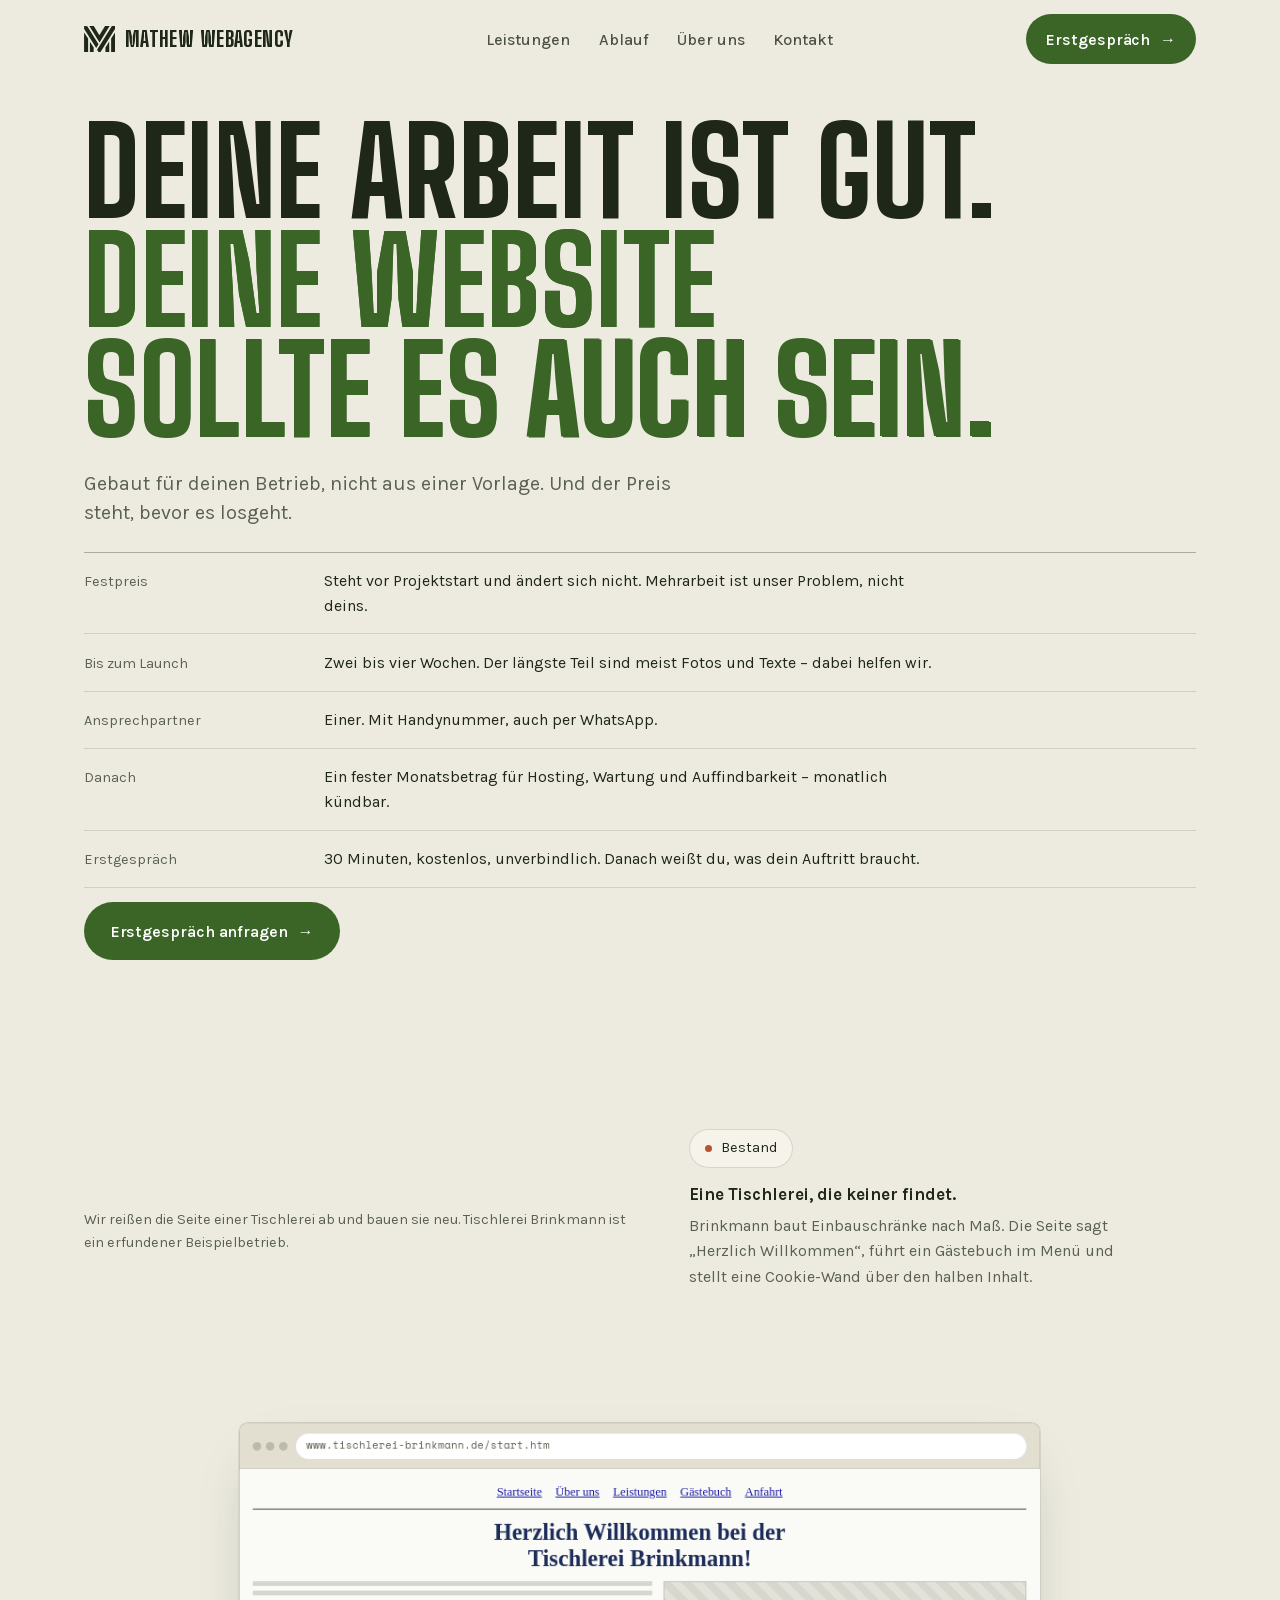
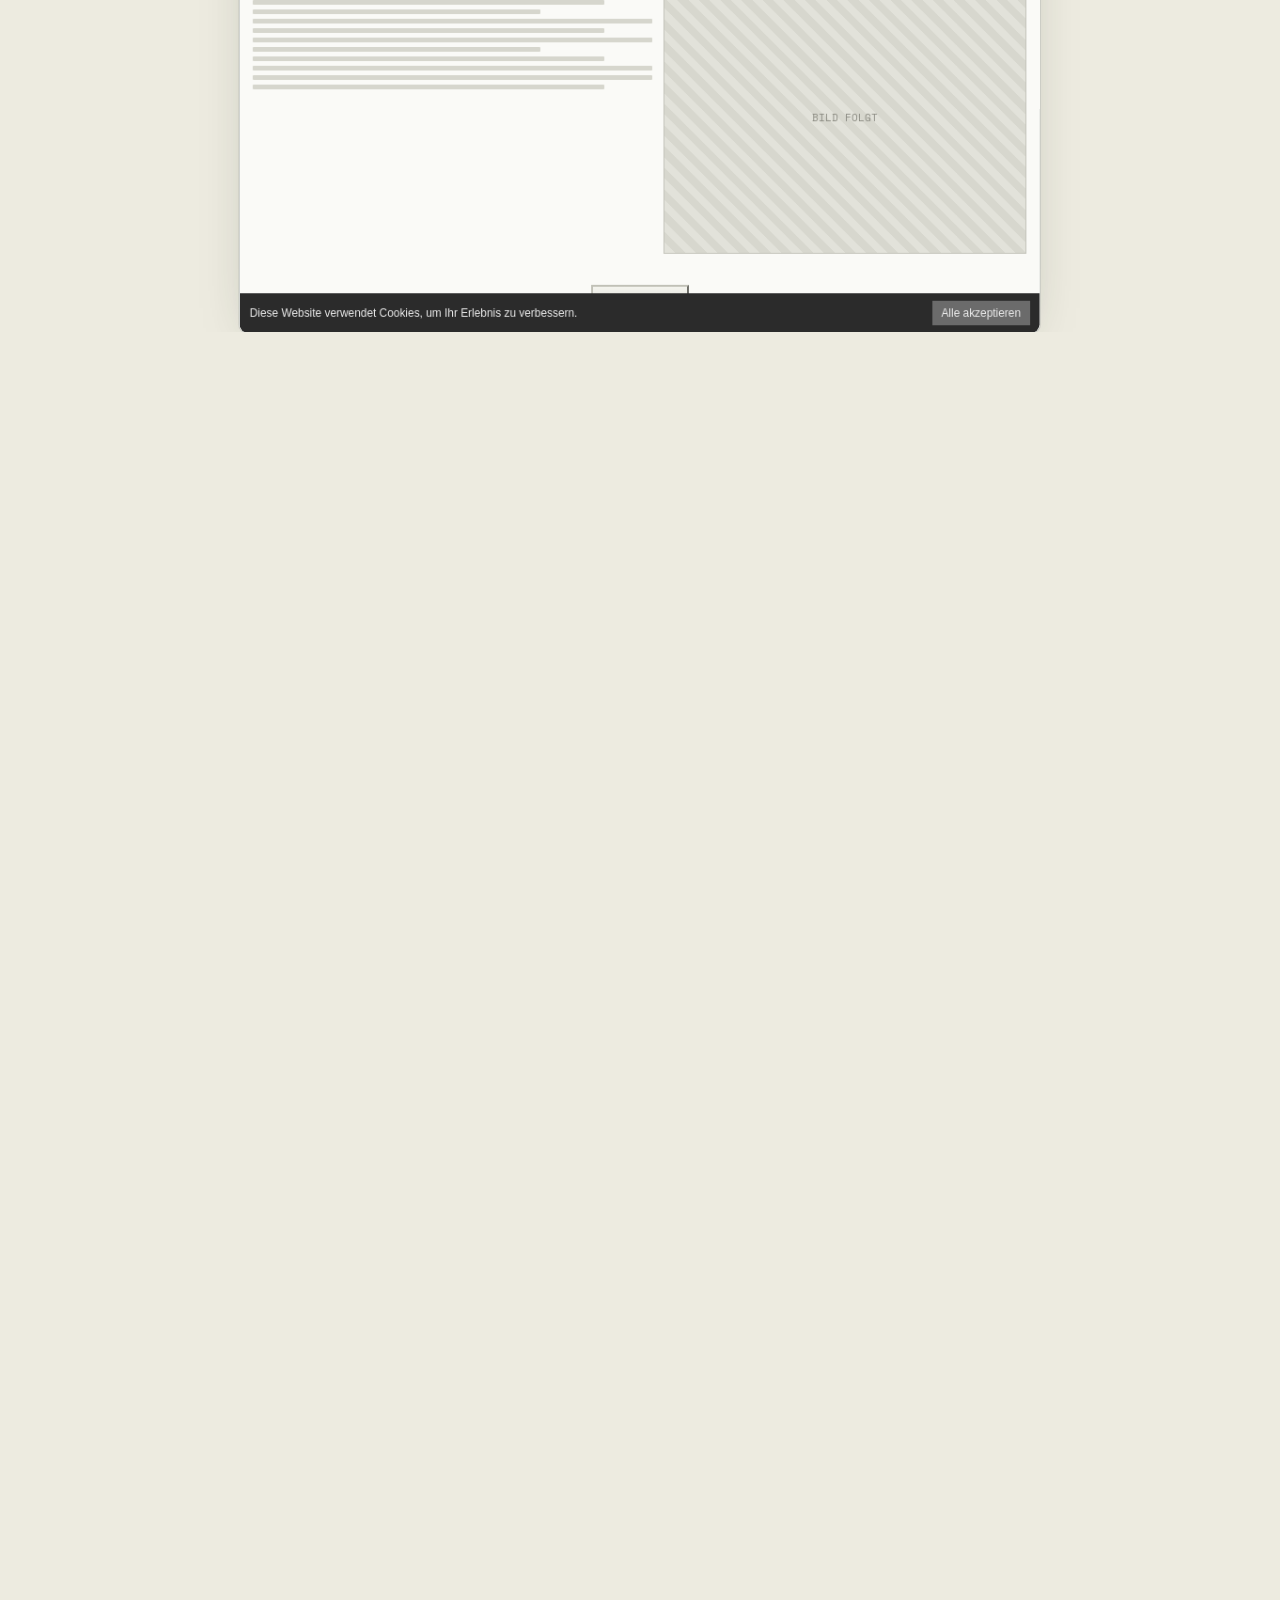
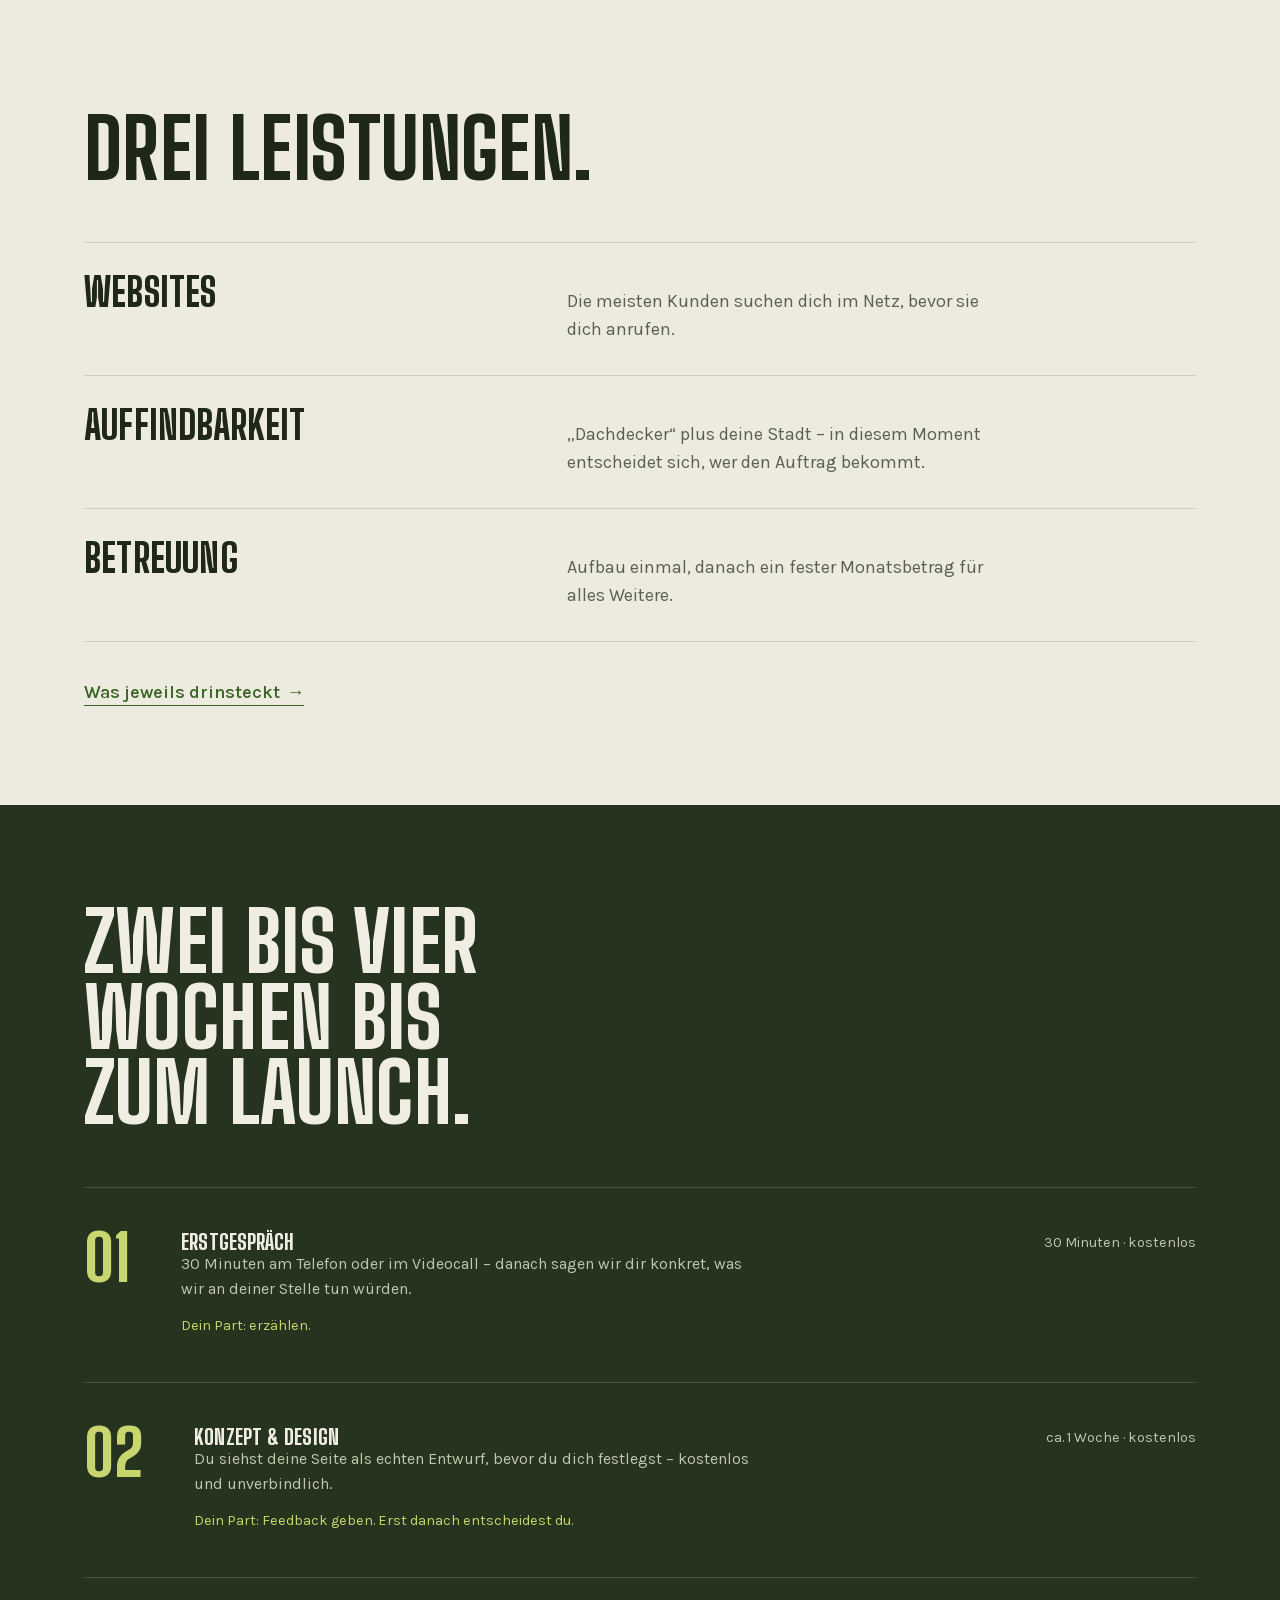
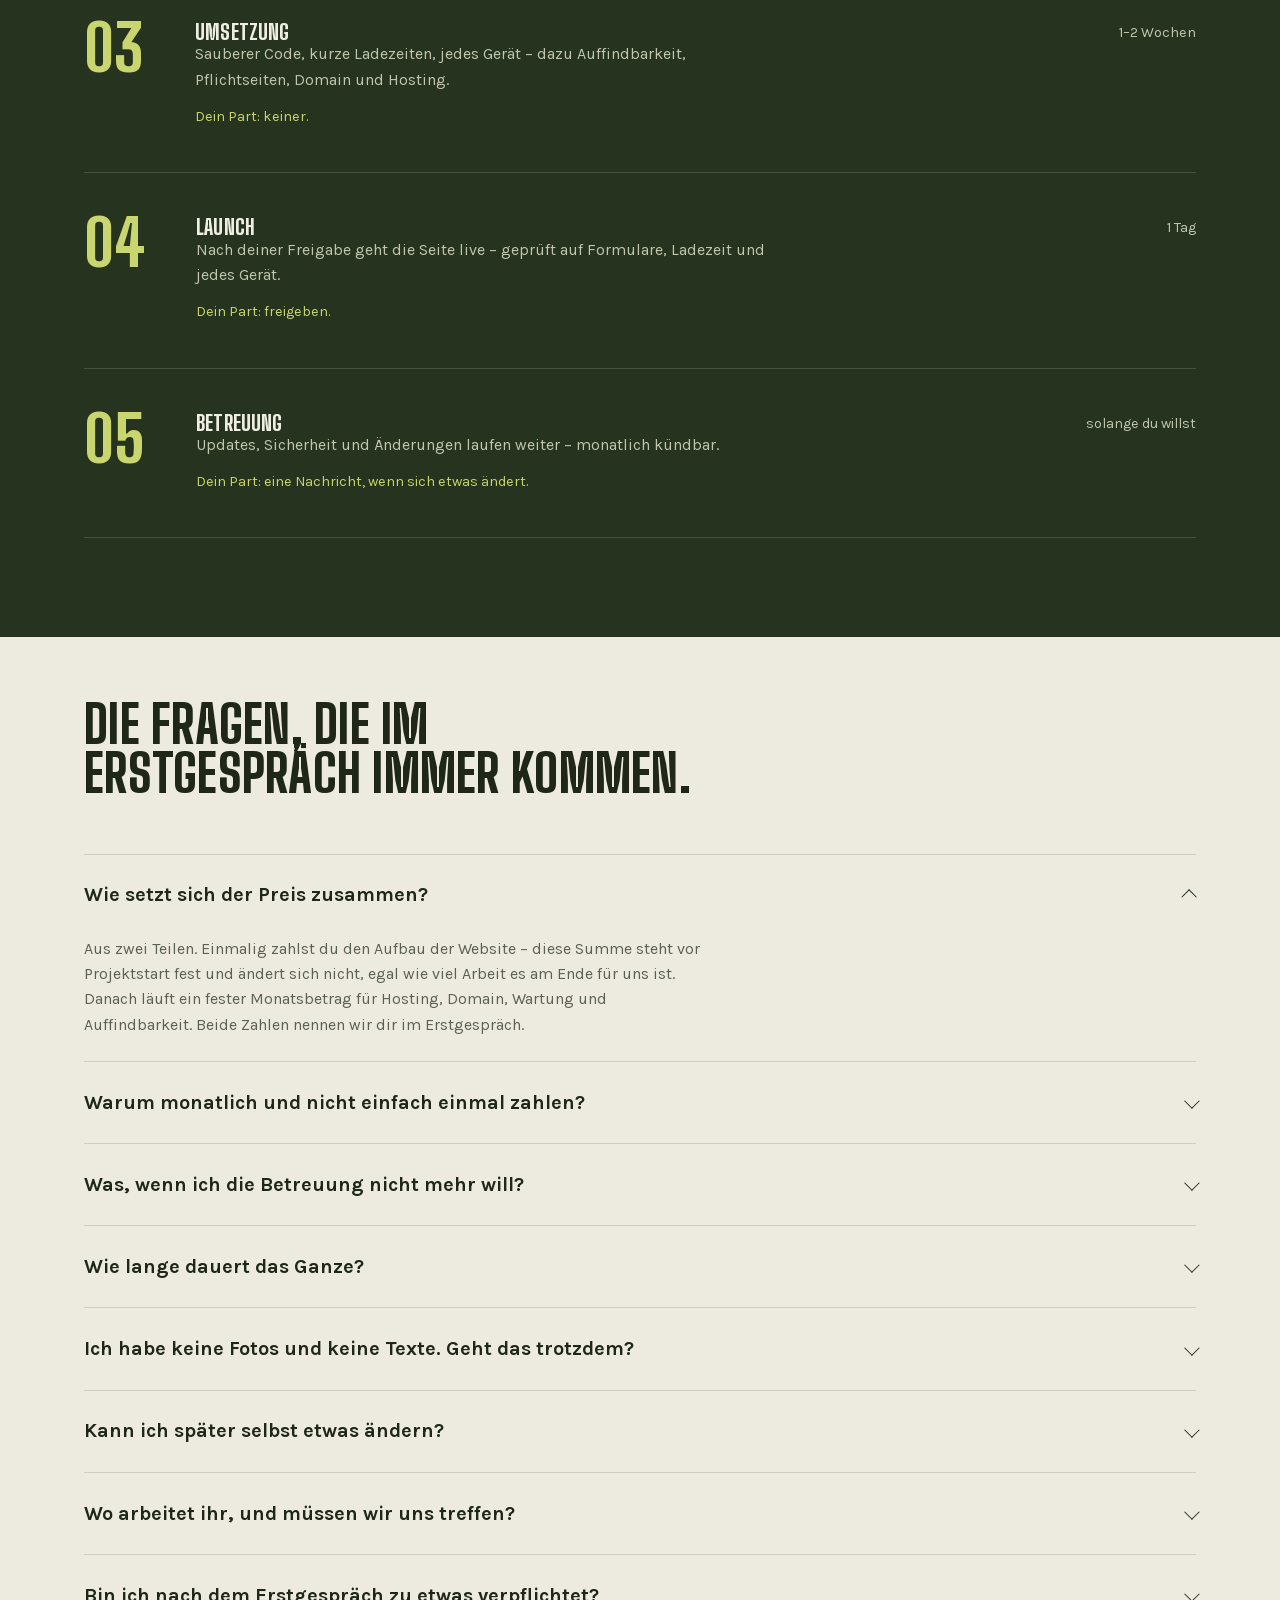
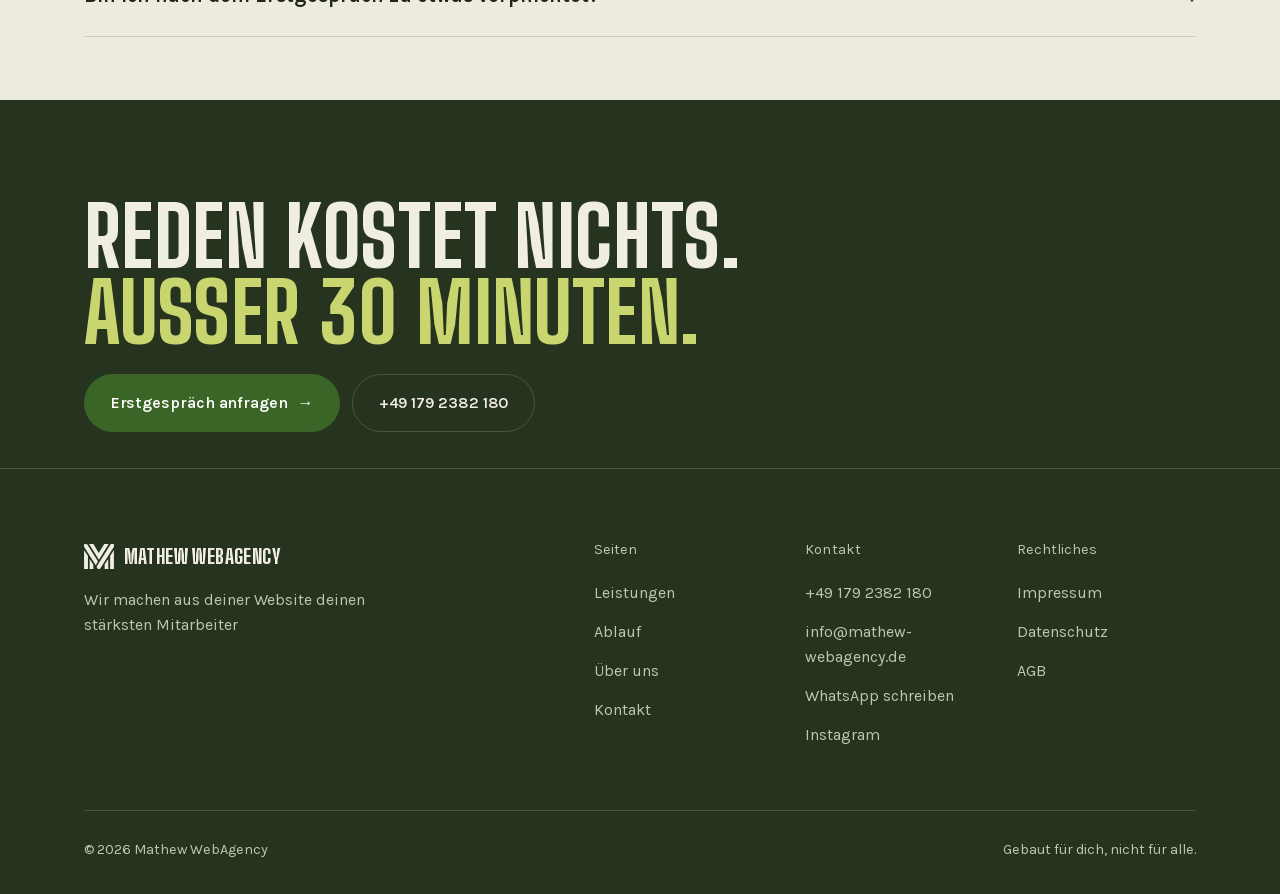
==== commit 5763ad23: "Teilbild und App-Symbole im Werkstatt-Look Die geteilte Vorschau (WhatsApp, Facebook, LinkedIn) zeig" ====
--- a/index.html
+++ b/index.html
@@ -14,13 +14,13 @@
 <meta property="og:title" content="Webdesign aus Selm – Websites nach Maß | Mathew WebAgency">
 <meta property="og:description" content="Deine neue Website – geplant, gestaltet und umgesetzt aus einer Hand, ohne Baukasten. Aus Selm, für Betriebe in Lünen, Werne, Dortmund und überall sonst.">
 <meta property="og:url" content="https://mathew-webagency.de/">
-<meta property="og:image" content="https://mathew-webagency.de/assets/img/og-image.png">
+<meta property="og:image" content="https://mathew-webagency.de/assets/img/og-image.png?v=20260925">
 <meta property="og:image:width" content="1200">
 <meta property="og:image:height" content="630">
 <meta property="og:image:alt" content="Mathew WebAgency – Deine Arbeit ist gut. Deine Website sollte es auch sein.">
 <meta property="og:image:type" content="image/png">
 <meta name="twitter:card" content="summary_large_image">
-<meta name="twitter:image" content="https://mathew-webagency.de/assets/img/og-image.png">
+<meta name="twitter:image" content="https://mathew-webagency.de/assets/img/og-image.png?v=20260925">
 
 <link rel="icon" href="/favicon.svg" type="image/svg+xml">
 <link rel="apple-touch-icon" href="/assets/img/apple-touch-icon.png">
@@ -45,7 +45,7 @@
   },
   "email": "info@mathew-webagency.de",
   "telephone": "+491792382180",
-  "image": "https://mathew-webagency.de/assets/img/og-image.png",
+  "image": "https://mathew-webagency.de/assets/img/og-image.png?v=20260925",
   "priceRange": "€€",
   "address": {
     "@type": "PostalAddress",
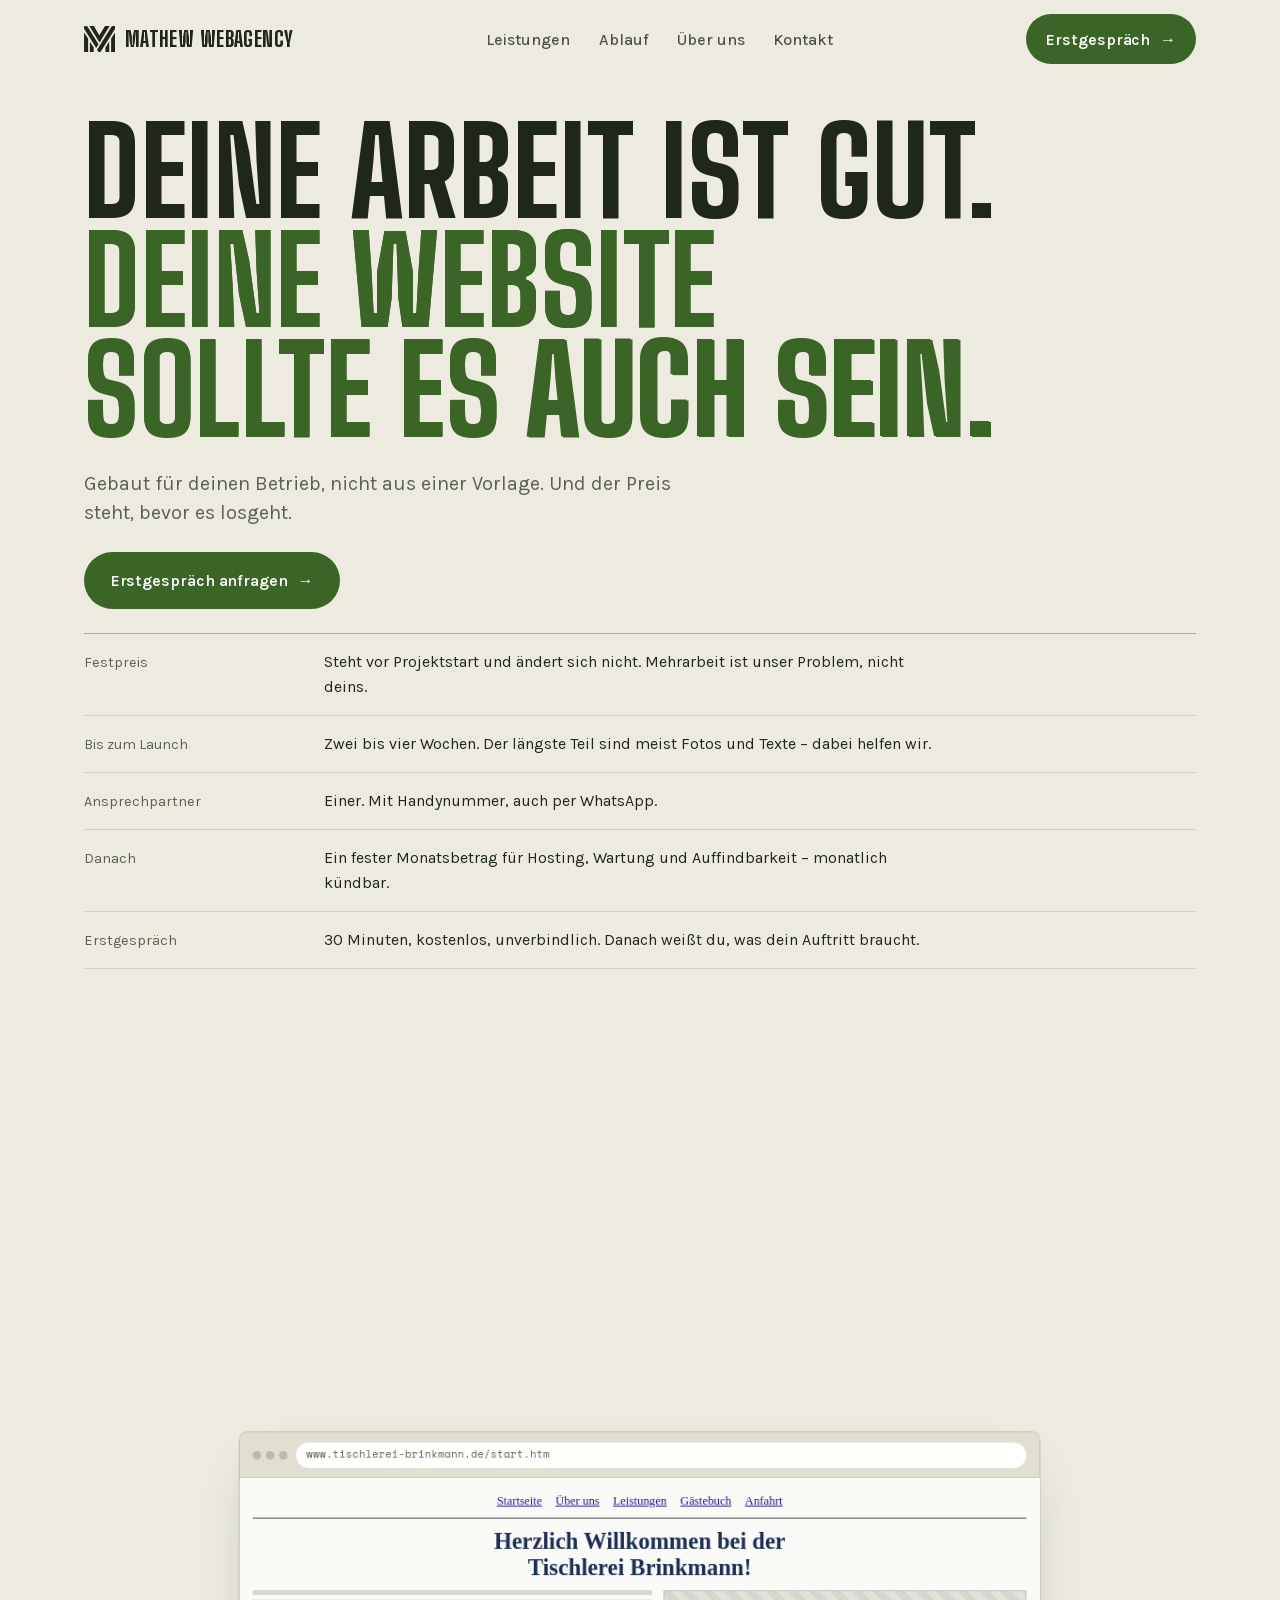
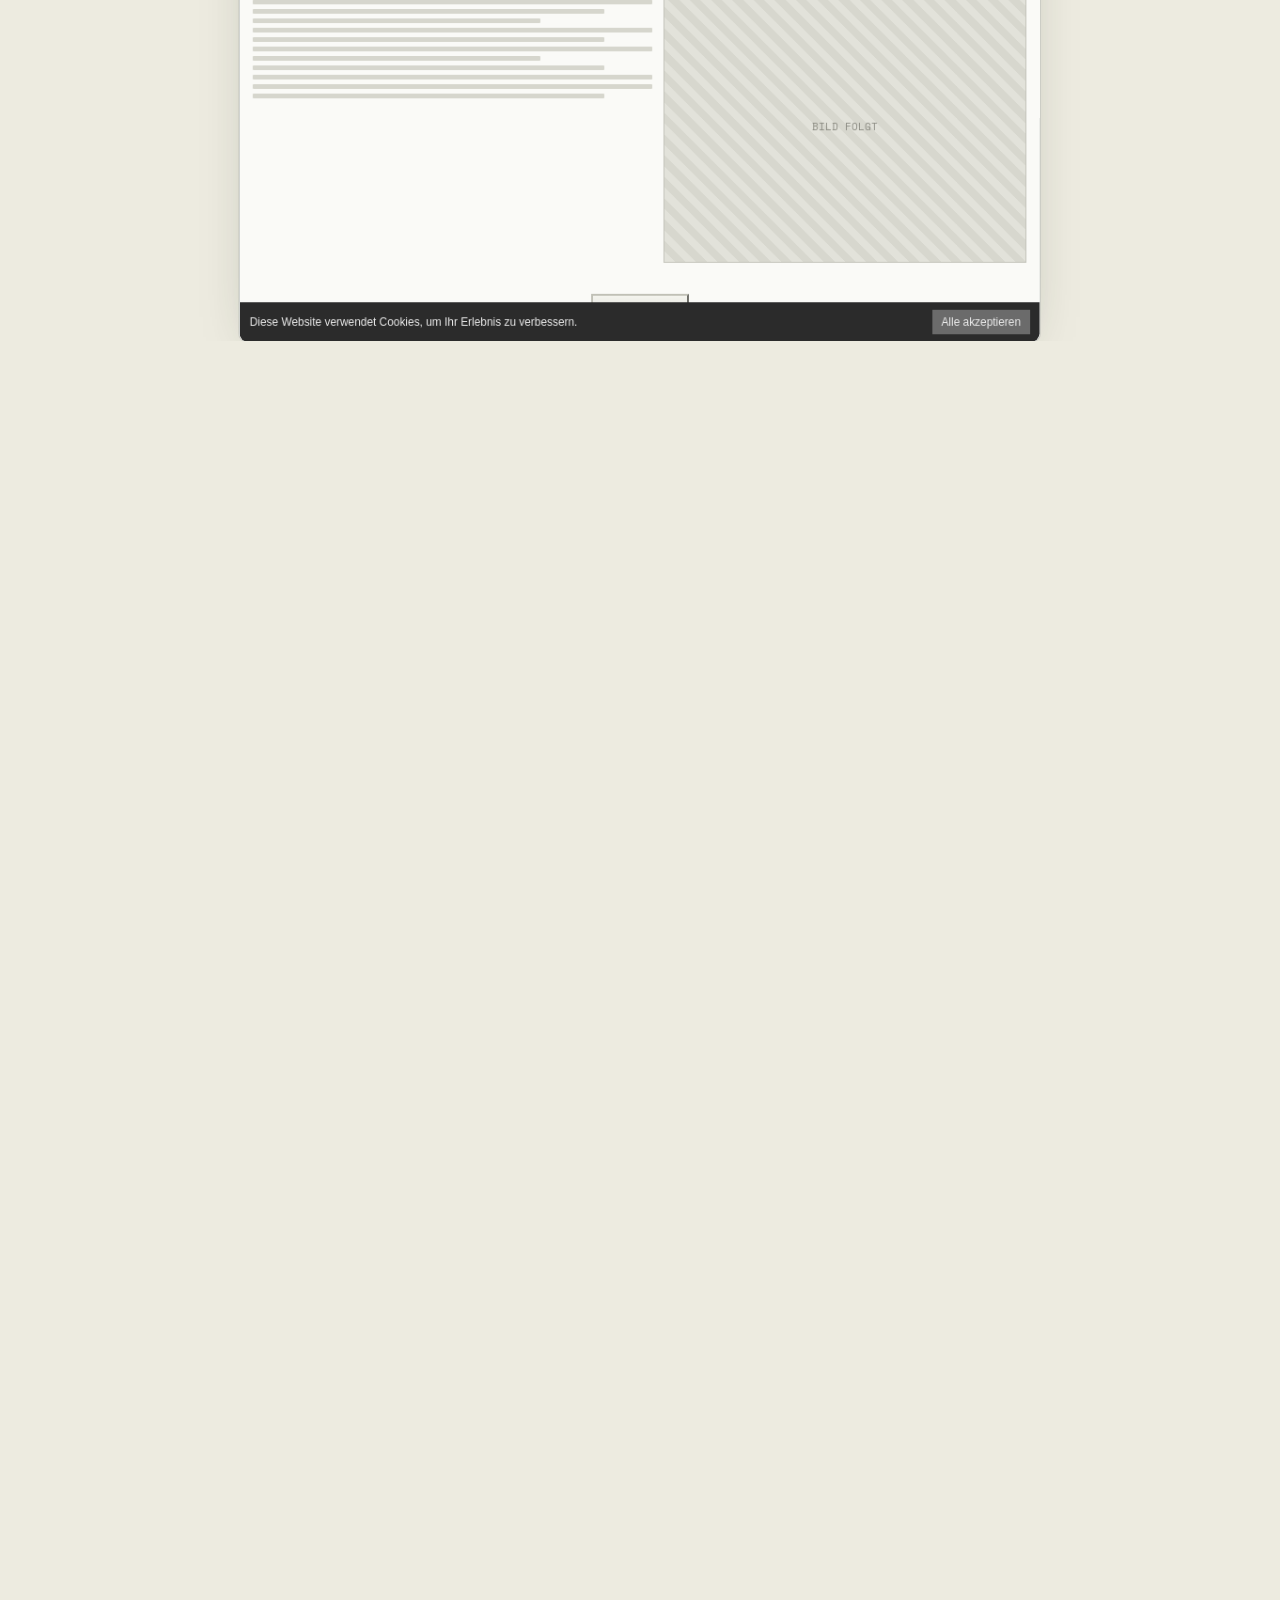
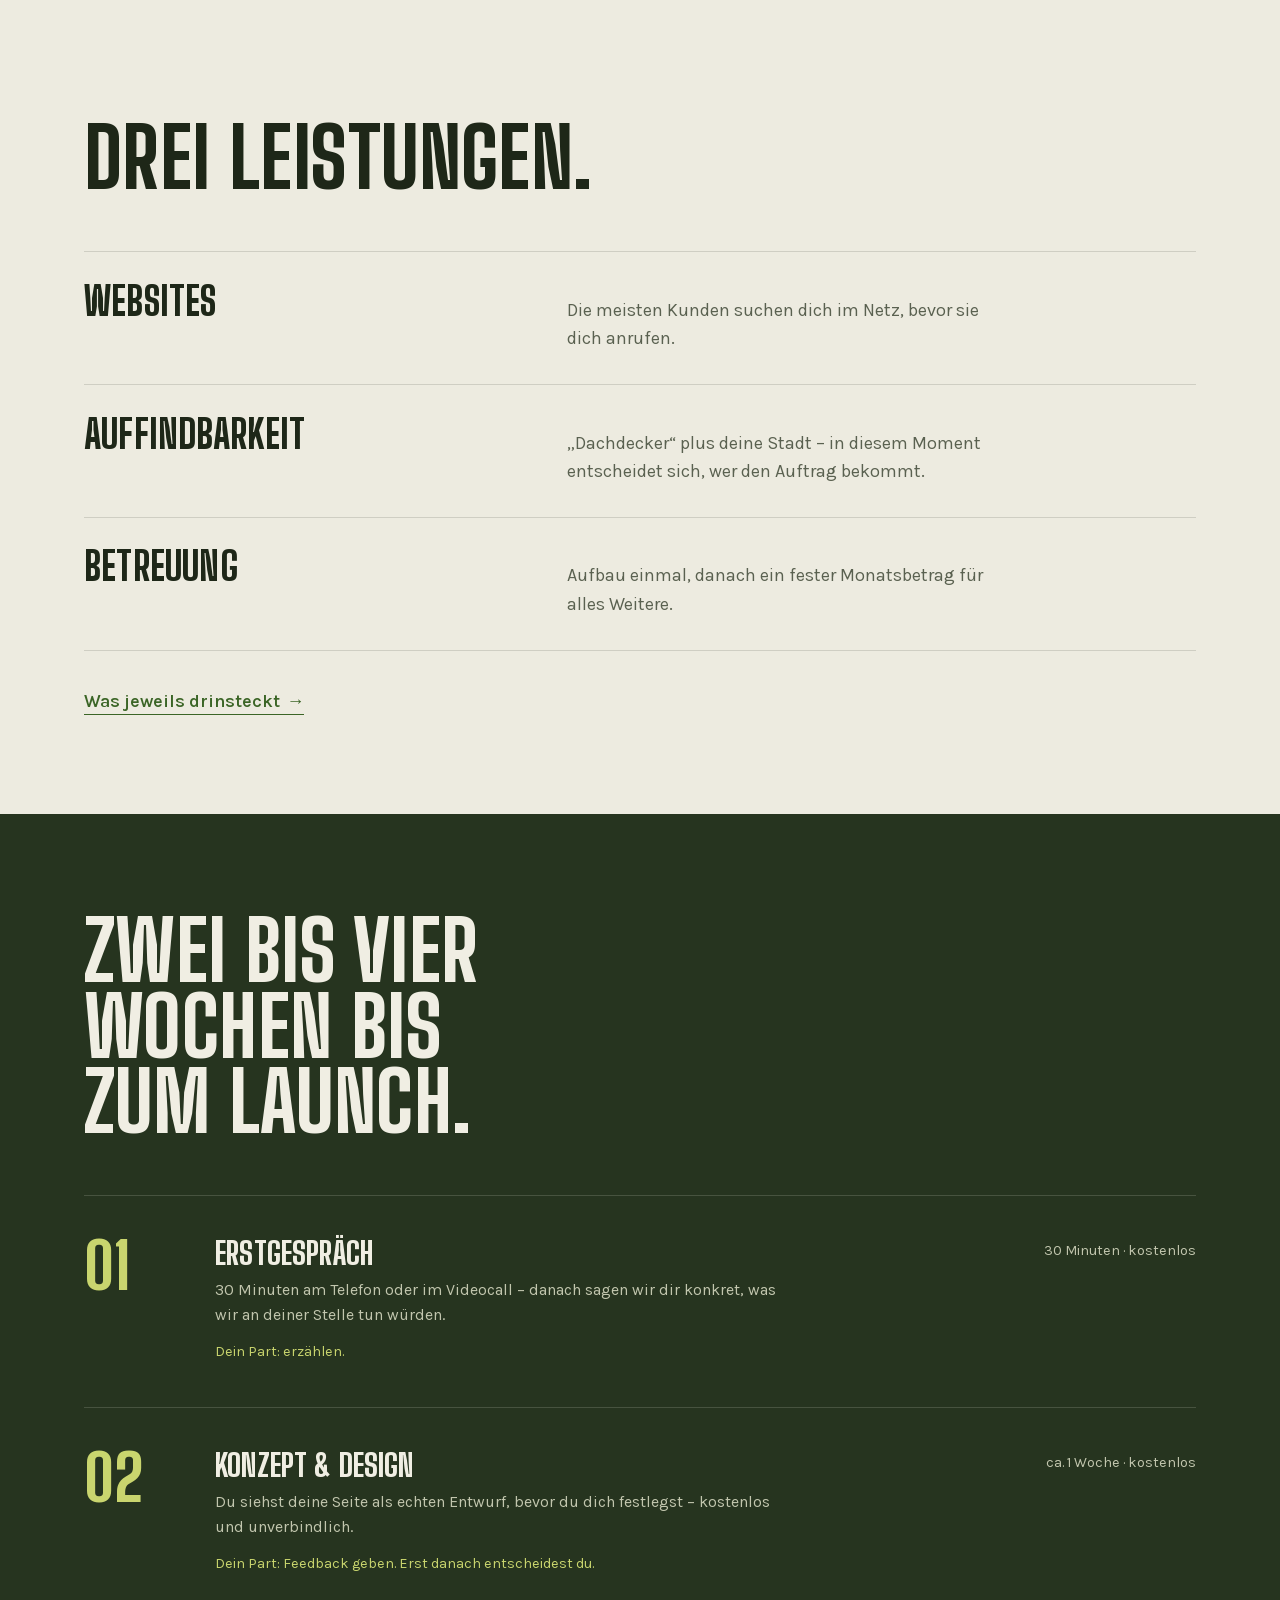
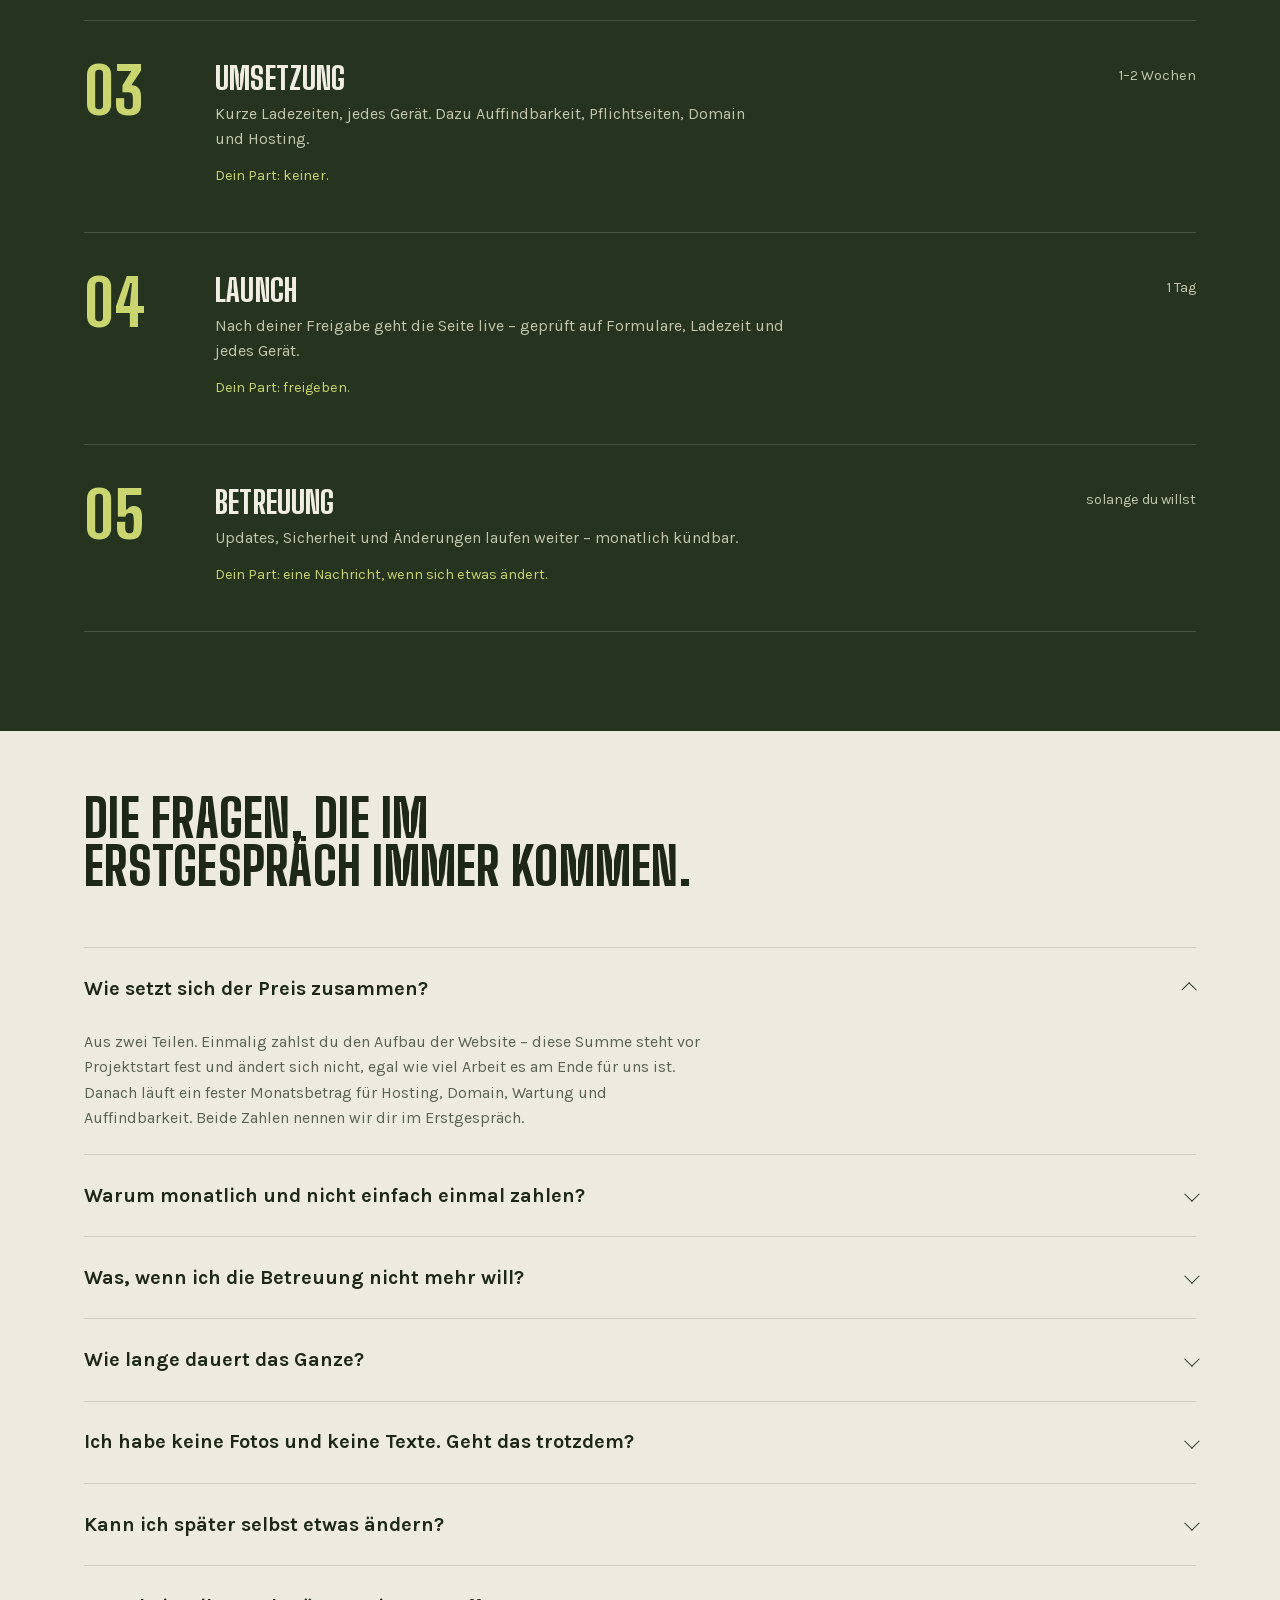
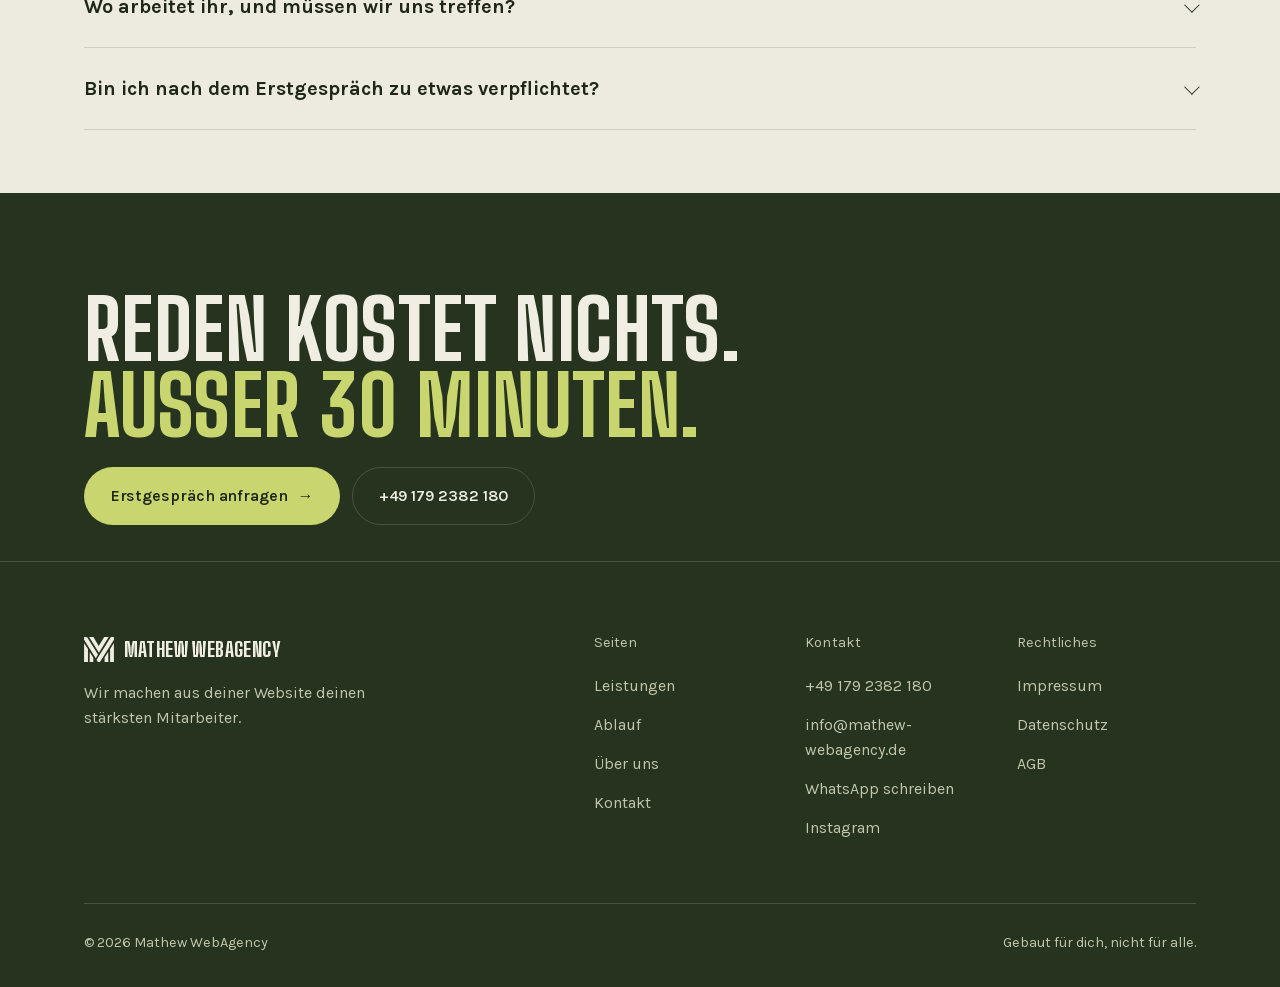
==== commit d9f525b7: "Befunde aus Impeccable-Critique und Audit abarbeiten (P1, P2) - Uebergabe opfert den Knopf nicht meh" ====
--- a/index.html
+++ b/index.html
@@ -28,7 +28,7 @@
 
 <link rel="preload" href="/assets/fonts/big-shoulders-display-latin.woff2" as="font" type="font/woff2" crossorigin fetchpriority="high">
 <link rel="preload" href="/assets/fonts/karla-latin.woff2" as="font" type="font/woff2" crossorigin>
-<link rel="stylesheet" href="/assets/css/site.css?v=20260924c">
+<link rel="stylesheet" href="/assets/css/site.css?v=20260925a">
 
 <script type="application/ld+json">
 {
@@ -239,27 +239,13 @@
 
 <body>
 <!--
-  THESIS: Der Auftritt eines Handwerkers wird auf Papier verkauft, nicht auf
-  einer Bühne. Diese Seite öffnet als Angebotsblatt und weigert sich damit
-  gegen die Kategorie-Vorgabe: dunkler Hero, radialer Akzentschein, Label über
-  der Zeile, zwei Pillen nebeneinander, Branchen-Laufband als Ersatzbeweis.
-  OWN-WORLD: Kalkgrau als Papiergrund, Tiefgrün als einzige Aktionsfarbe,
-  Haarlinien als Struktur. Fraunces für Aussagen, Newsreader für Fließtext.
-  Beschriftungen laufen in derselben Schrift wie der Fließtext, ohne Versalien
-  und ohne Sperrung; Space Mono lebt nur noch im Browserrahmen des Beispiels,
-  die Tischlerei Brinkmann setzt ihre eigene Schrift (Archivo).
-  STORY: Der Besucher liest Konditionen statt Versprechen, sieht darunter einen
-  Betrieb umgebaut werden und erkennt, dass die Seite selbst der Beleg ist. Die
-  Seite verkauft das Ergebnis, nie den Herstellungsweg: Behauptungen über
-  handgeschriebenen Code sind unwahr und gehören hier nicht hin.
-  FIRST VIEWPORT: Papiergrund. Große Aussage links oben, Vorspann darunter, dann
-  fünf geregelte Positionszeilen über die volle Breite, zuletzt die Zeile zum
-  Unterschreiben mit der Aktion links und der Nummer daneben.
-  FORM: Erweiterung der bestehenden Welt "Kalkgrau & Tiefgrün", nicht ihr
-  Ersatz. Kein Direction-Roll: die Palette ist vom Auftrag gesetzt, und
-  concept-seed.mjs läuft ohne Node auf diesem Rechner nicht.
-  FINISH: unreviewed and undocumented is unfinished; this build ends with the
-  finish review, the verdict, and DESIGN.md
+  THESIS: Der Auftritt eines Handwerkers wird verkauft wie ein Angebot, nicht
+  wie eine Bühne. Die Seite öffnet mit einer Aussage und einem Knopf, zeigt
+  darunter einen Betrieb, der umgebaut wird, und führt dann zum Erstgespräch.
+  WELT "Werkstatt": Leinen, Moos, Olivschwarz, Moosgrün, Flechte. Big Shoulders
+  Display in Versalien wie die Beschriftung auf einem Firmenwagen, Karla für
+  den Text. Die Tischlerei Brinkmann trägt ihre eigene Farbwelt und Archivo.
+  Die Seite verkauft das Ergebnis, nie den Herstellungsweg.
 -->
 <a class="skip" href="#main">Zum Inhalt springen</a>
 
@@ -286,7 +272,7 @@
   </div>
 </header>
 
-<div class="mnav" id="mnav" aria-hidden="true">
+<div class="mnav" id="mnav" aria-hidden="true" inert>
   <ul class="mnav__list">
     <li><a href="/leistungen.html">Leistungen</a></li>
     <li><a href="/ablauf.html">Ablauf</a></li>
@@ -321,6 +307,11 @@
         bevor es losgeht.
       </p>
 
+      <div class="hero__sign">
+        <a class="btn" href="/kontakt.html">Erstgespräch anfragen <span class="btn__arrow" aria-hidden="true">→</span></a>
+        <p class="hero__note">30 Minuten &middot; kostenlos &middot; unverbindlich</p>
+      </div>
+
       <!-- Konditionen statt Kennzahlen: alles hier ist eine Zusage, die wir
            halten können, keine Messung, die wir belegen müssten. -->
       <dl class="terms">
@@ -345,10 +336,6 @@
           <dd>30 Minuten, kostenlos, unverbindlich. Danach weißt du, was dein Auftritt braucht.</dd>
         </div>
       </dl>
-
-      <div class="hero__sign">
-        <a class="btn" href="/kontakt.html">Erstgespräch anfragen <span class="btn__arrow" aria-hidden="true">→</span></a>
-      </div>
     </div>
   </section>
 
@@ -372,7 +359,7 @@
               <p class="rb__state" data-phase="alt">
                 <span class="rb__dot" aria-hidden="true"></span><span class="rb__label">Bestand</span>
               </p>
-              <div class="rb__caption" aria-live="polite"></div>
+              <div class="rb__caption"></div>
             </div>
           </div>
         </div>
@@ -558,7 +545,7 @@
           <p class="step__no"><b>03</b></p>
           <div class="step__body">
             <h3>Umsetzung</h3>
-            <p>Sauberer Code, kurze Ladezeiten, jedes Gerät – dazu Auffindbarkeit, Pflichtseiten, Domain und Hosting.</p>
+            <p>Kurze Ladezeiten, jedes Gerät. Dazu Auffindbarkeit, Pflichtseiten, Domain und Hosting.</p>
             <p class="step__part">Dein Part: keiner.</p>
           </div>
           <p class="step__dur">1–2 Wochen</p>
@@ -659,7 +646,7 @@
           <svg class="brand__mark" viewBox="0 0 100 84" aria-hidden="true" focusable="false"><path d="M0.3 0L10.5 0.5L46.2 57.6L46.1 59.4L39.1 70.5L0.2 9.2ZM0.2 20.5L13.2 40.4L13.2 84L0.2 84ZM17 0L31.4 0L49.1 29.6L67.5 0L82.3 0.3L49.8 52.9ZM18.9 50.2L31.1 69.1L30.9 84L18.9 84ZM89.5 0L99.8 0.2L99.8 8.8L52.6 84L46.7 84L41.9 75.8ZM80.8 49.9L81.1 83.8L68.8 84L68.8 68.6ZM99.7 20.2L99.8 84L87 84L87 40.2Z"/></svg>
           Mathew&nbsp;WebAgency
         </span>
-        <p>Wir machen aus deiner Website deinen stärksten Mitarbeiter</p>
+        <p>Wir machen aus deiner Website deinen stärksten Mitarbeiter.</p>
       </div>
 
       <div class="ftr__cols">
@@ -699,9 +686,16 @@
   </div>
 </footer>
 
+<!-- Knopf im Daumenbereich (nur Handy): erscheint, sobald der Knopf im
+     Seitenkopf aus dem Bild ist, und tritt beim Schlussaufruf zurück. -->
+<div class="dock" data-dock inert>
+  <a class="btn" href="/kontakt.html">Erstgespräch anfragen <span class="btn__arrow" aria-hidden="true">→</span></a>
+  <span class="dock__note">30 Min. &middot; kostenlos</span>
+</div>
+
 <script src="/assets/js/gsap.min.js" defer></script>
 <script src="/assets/js/ScrollTrigger.min.js" defer></script>
 <script src="/assets/js/lenis.min.js" defer></script>
-<script src="/assets/js/site.js?v=20260924c" defer></script>
+<script src="/assets/js/site.js?v=20260925a" defer></script>
 </body>
 </html>
--- a/assets/css/site.css
+++ b/assets/css/site.css
@@ -1,12 +1,10 @@
 /* ==========================================================================
-   Mathew WebAgency – Designsystem "Kalkgrau & Tiefgrün"
+   Mathew WebAgency – Designsystem "Werkstatt"
    Kein Framework, keine Utility-Klassen, kein Build-Step.
 
-   Herleitung der Palette: das Angebot auf Papier. Kalkgrau ist der kühle
-   Bogen, auf dem eine Kalkulation steht – bewusst kein Creme, weil Creme
-   nach Einladung aussieht und nicht nach Zusage. Tiefgrün ist die einzige
-   Aktionsfarbe: die Farbe, in der man unterschreibt. Sand trägt nur Linien
-   und Marginalien auf dunklem Grund.
+   Herleitung: die Welt der Kunden. Leinen als Fläche, Moos für dunkle
+   Bänder, Moosgrün für Knöpfe und Links, Flechte als Grün auf dunklem
+   Grund. Überschriften stehen wie die Beschriftung auf einem Firmenwagen.
    ========================================================================== */
 
 /* --- Fonts ---------------------------------------------------------------- */
@@ -471,6 +469,24 @@
     transform: scaleY(1);
   }
 }
+/* Auf Moos ist Moosgrün unsichtbar (1,93:1 zum Grund). Dort steht der Knopf
+   in Flechte mit olivschwarzer Schrift: 8,3:1 zum Grund, 10,9:1 im Knopf. */
+.band--ink .btn:not(.btn--ghost),
+.phead .btn:not(.btn--ghost),
+.hdr.on-dark .btn,
+.mnav .btn,
+.dock .btn {
+  --btn-bg: var(--gruen-hell);
+  --btn-fg: var(--on-paper);
+}
+.band--ink .btn:not(.btn--ghost):hover,
+.phead .btn:not(.btn--ghost):hover,
+.hdr.on-dark .btn:hover,
+.mnav .btn:hover,
+.dock .btn:hover {
+  --btn-bg: #d8e28a;
+}
+
 /* Druck quittieren: der Knopf gibt nach, schnell und ohne Nachlauf. */
 .btn:active {
   transform: scale(0.97);
@@ -769,12 +785,13 @@
   flex-wrap: wrap;
   align-items: center;
   gap: 0.9rem 1.75rem;
-  /* Ohne die Telefonnummer traegt die Zeile nur noch den Knopf. Der volle
-     Rasterabstand des Hero-Blatts liess ihn als eigenen Block darunter
-     stehen; er gehoert aber an die Liste, aus der er folgt. Negativer
-     Rand, weil ein Grid keinen Abstand fuer ein einzelnes Kind kennt. */
-  margin-top: -0.55rem;
-  padding-top: 0;
+}
+/* Nur auf dem Handy: dort fehlen die Konditionen, also steht das Wichtigste
+   davon direkt am Knopf. */
+.hero__note {
+  display: none;
+  font-size: var(--t-label);
+  color: var(--on-paper-dim);
 }
 
 /* Der eine choreografierte Moment im Hero: Das Blatt schreibt sich.
@@ -797,12 +814,13 @@
   .hero__sign {
     animation: rowIn 0.6s var(--ease) both;
   }
-  .terms__row:nth-child(1) { animation-delay: 0.42s; }
-  .terms__row:nth-child(2) { animation-delay: 0.5s; }
-  .terms__row:nth-child(3) { animation-delay: 0.58s; }
-  .terms__row:nth-child(4) { animation-delay: 0.66s; }
-  .terms__row:nth-child(5) { animation-delay: 0.74s; }
-  .hero__sign { animation-delay: 0.86s; }
+  /* Der Knopf kommt zuerst, dann die Positionen darunter. */
+  .hero__sign { animation-delay: 0.34s; }
+  .terms__row:nth-child(1) { animation-delay: 0.5s; }
+  .terms__row:nth-child(2) { animation-delay: 0.58s; }
+  .terms__row:nth-child(3) { animation-delay: 0.66s; }
+  .terms__row:nth-child(4) { animation-delay: 0.74s; }
+  .terms__row:nth-child(5) { animation-delay: 0.82s; }
 }
 @keyframes ruleIn {
   from {
@@ -856,7 +874,7 @@
   align-items: start;
 }
 .rb__head h2 {
-  font-size: clamp(1.7rem, 3vw, 2.5rem);
+  font-size: clamp(2.2rem, 3.8vw, 3.2rem);
   /* Dieselbe Zeichenbreite wie der Hero-Titel: ch wächst mit dem Grad,
      also bricht die Zeile hier an derselben Stelle um wie oben, und die
      Übergabe landet ohne Sprung. */
@@ -891,6 +909,19 @@
 .handoff .claim-b {
   display: block;
 }
+.handoff {
+  background: var(--paper);
+}
+/* Voller Streifen über die Breite: das Doppel ist skaliert, deshalb ein
+   großzügiger Überstand, der auch bei einem Fünftel der Größe noch über
+   jeden Bildschirm reicht. */
+.handoff::before {
+  content: '';
+  position: absolute;
+  z-index: -1;
+  inset: -0.2em -60em -0.25em;
+  background: var(--paper);
+}
 /* Der Beispielbetrieb ist erfunden. Das steht dran, wo er auftaucht. */
 .rb__disclaimer {
   margin-top: 0.7rem;
@@ -925,7 +956,7 @@
   transition: background 0.4s;
 }
 .rb__state[data-phase='alt'] .rb__dot {
-  background: #b4552f;
+  background: var(--on-paper-dim);
 }
 .rb__state[data-phase='abriss'] .rb__dot {
   background: #d69a2e;
@@ -1538,9 +1569,71 @@
   color: var(--on-paper);
 }
 
+/* Die Einladung im letzten Takt der Baustelle */
+.rb__cta {
+  margin-top: 0.7rem;
+  justify-self: start;
+  padding: 0.75rem 1.25rem;
+}
+
+/* --- Dock: Knopf im Daumenbereich (nur Handy) --------------------------- */
+.dock {
+  display: none;
+}
+@media (max-width: 819px) {
+  .dock {
+    position: fixed;
+    z-index: 80;
+    left: 0;
+    right: 0;
+    bottom: 0;
+    display: flex;
+    align-items: center;
+    justify-content: space-between;
+    gap: 0.75rem;
+    padding: 0.7rem var(--gutter) calc(0.7rem + env(safe-area-inset-bottom));
+    background: var(--ink);
+    color: var(--on-ink-dim);
+    box-shadow: 0 -10px 30px -18px rgba(30, 39, 24, 0.6);
+    transform: translateY(110%);
+    transition: transform 0.28s var(--ease);
+  }
+  .dock.is-on {
+    transform: none;
+  }
+  .dock .btn {
+    padding: 0.8rem 1.2rem;
+    /* Einzeilig halten: umgebrochen war das Dock 106 px hoch und deckte
+       den unteren Rand des Baustellen-Rahmens ab. */
+    white-space: nowrap;
+  }
+  .dock__note {
+    font-size: var(--t-label);
+    white-space: nowrap;
+  }
+  @media (max-width: 400px) {
+    .dock__note {
+      display: none;
+    }
+  }
+  /* Am Handy übernimmt das Dock die Einladung am Ende der Baustelle; im
+     Kopf würde sie den Rahmen nach unten und unter das Dock schieben. */
+  .rb__cta {
+    display: none;
+  }
+}
+
 /* Statische Alternative – für reduced-motion und als No-JS-Fallback */
+/* Bei erlaubter Bewegung ist der Rahmen aria-hidden. Die ruhige Fassung
+   liegt dann unsichtbar im Dokument, damit Screenreader den Inhalt der
+   Baustelle trotzdem bekommen. */
 .rb__static {
-  display: none;
+  position: absolute;
+  width: 1px;
+  height: 1px;
+  overflow: hidden;
+  clip-path: inset(50%);
+  white-space: nowrap;
 }
 
 /* --- Leistungen: Leistungsverzeichnis ---------------------------------- */
@@ -1833,7 +1926,8 @@
   line-height: 0.8;
   color: var(--gruen-hell);
 }
-.step__body h2 {
+.step__body h2,
+.step__body h3 {
   font-size: var(--t-h3);
   margin-bottom: 0.5rem;
 }
@@ -2663,7 +2757,12 @@
     display: none;
   }
   .hero__sign {
-    margin-top: 0;
+    flex-direction: column;
+    align-items: flex-start;
+    gap: 0.6rem;
+  }
+  .hero__note {
+    display: block;
   }
   /* Die Bühne der Baustelle hält oben ohnehin Platz für den festen Header
      frei. Zusammen mit den Innenabständen von Hero und Sektion stand unter
@@ -2695,8 +2794,10 @@
     position: sticky;
     top: calc(var(--hdr-h) + clamp(1.5rem, 4vh, 3rem));
   }
+  /* Feste Nummernspalte: mit auto rechnet jede Zeile ihre eigene Breite,
+     und die Texte standen nicht bündig untereinander. */
   .step {
-    grid-template-columns: auto minmax(0, 1fr) auto;
+    grid-template-columns: 5rem minmax(0, 1fr) auto;
     align-items: start;
   }
   /* Position links, Zusage rechts – erst ab hier passt beides nebeneinander,
@@ -2753,7 +2854,7 @@
     gap: 0.4rem;
   }
   .rb__head h2 {
-    font-size: clamp(1.15rem, 1.85vw, 1.6rem);
+    font-size: clamp(1.6rem, 2.6vw, 2.4rem);
   }
   .rb__disclaimer {
     margin-top: 0.3rem;
@@ -2793,13 +2894,14 @@
   .rb__stage {
     gap: 0.6rem;
     padding-top: calc(var(--hdr-h) + 0.4rem);
-    padding-bottom: 0.75rem;
+    /* Unten Platz für das Dock mit dem Erstgesprächs-Knopf. */
+    padding-bottom: 4.5rem;
   }
   .rb__head {
     gap: 0.45rem;
   }
   .rb__head h2 {
-    font-size: 1.5rem;
+    font-size: 1.7rem;
     max-width: 26ch;
   }
   .rb__disclaimer {
@@ -2874,7 +2976,7 @@
     --rb-ratio: 4 / 5;
   }
   .rb__head h2 {
-    font-size: 1.35rem;
+    font-size: 1.7rem;
   }
 }
 
@@ -2936,12 +3038,23 @@
   html {
     scroll-behavior: auto;
   }
+  /* Nicht alles abschalten: Farb- und Deckkraftwechsel bleiben als
+     Rückmeldung erhalten, nur kurz. Was sich bewegt, steht still. */
   *,
   *::before,
   *::after {
     animation-duration: 0.01ms !important;
     animation-iteration-count: 1 !important;
-    transition-duration: 0.01ms !important;
+    transition-duration: 0.15s !important;
+  }
+  .btn,
+  .btn__arrow,
+  .direct a,
+  .dock {
+    transform: none !important;
+  }
+  .dock:not(.is-on) {
+    opacity: 0;
   }
   .rev {
     opacity: 1;
@@ -2961,6 +3074,12 @@
     display: none;
   }
   .rb__static {
+    position: static;
+    width: auto;
+    height: auto;
+    overflow: visible;
+    clip-path: none;
+    white-space: normal;
     display: grid;
     gap: 1.25rem;
     grid-template-columns: repeat(auto-fit, minmax(280px, 1fr));
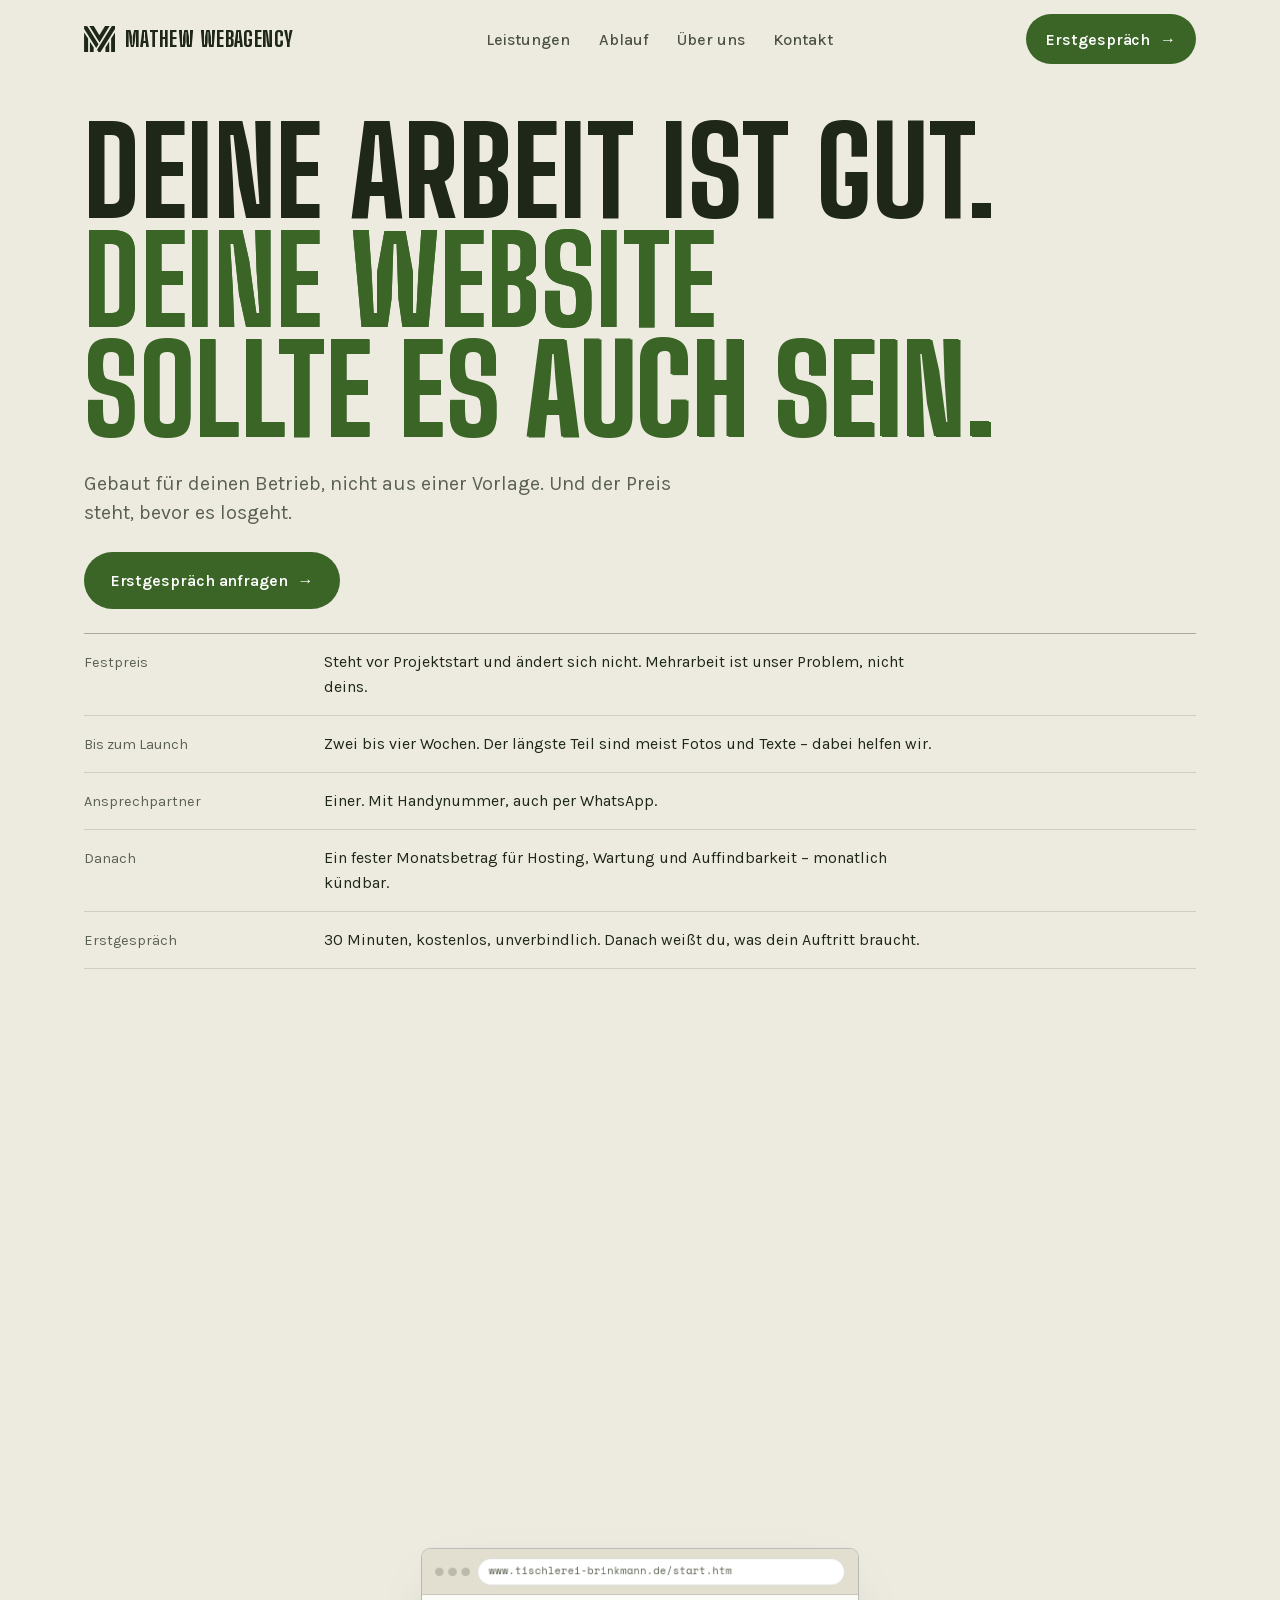
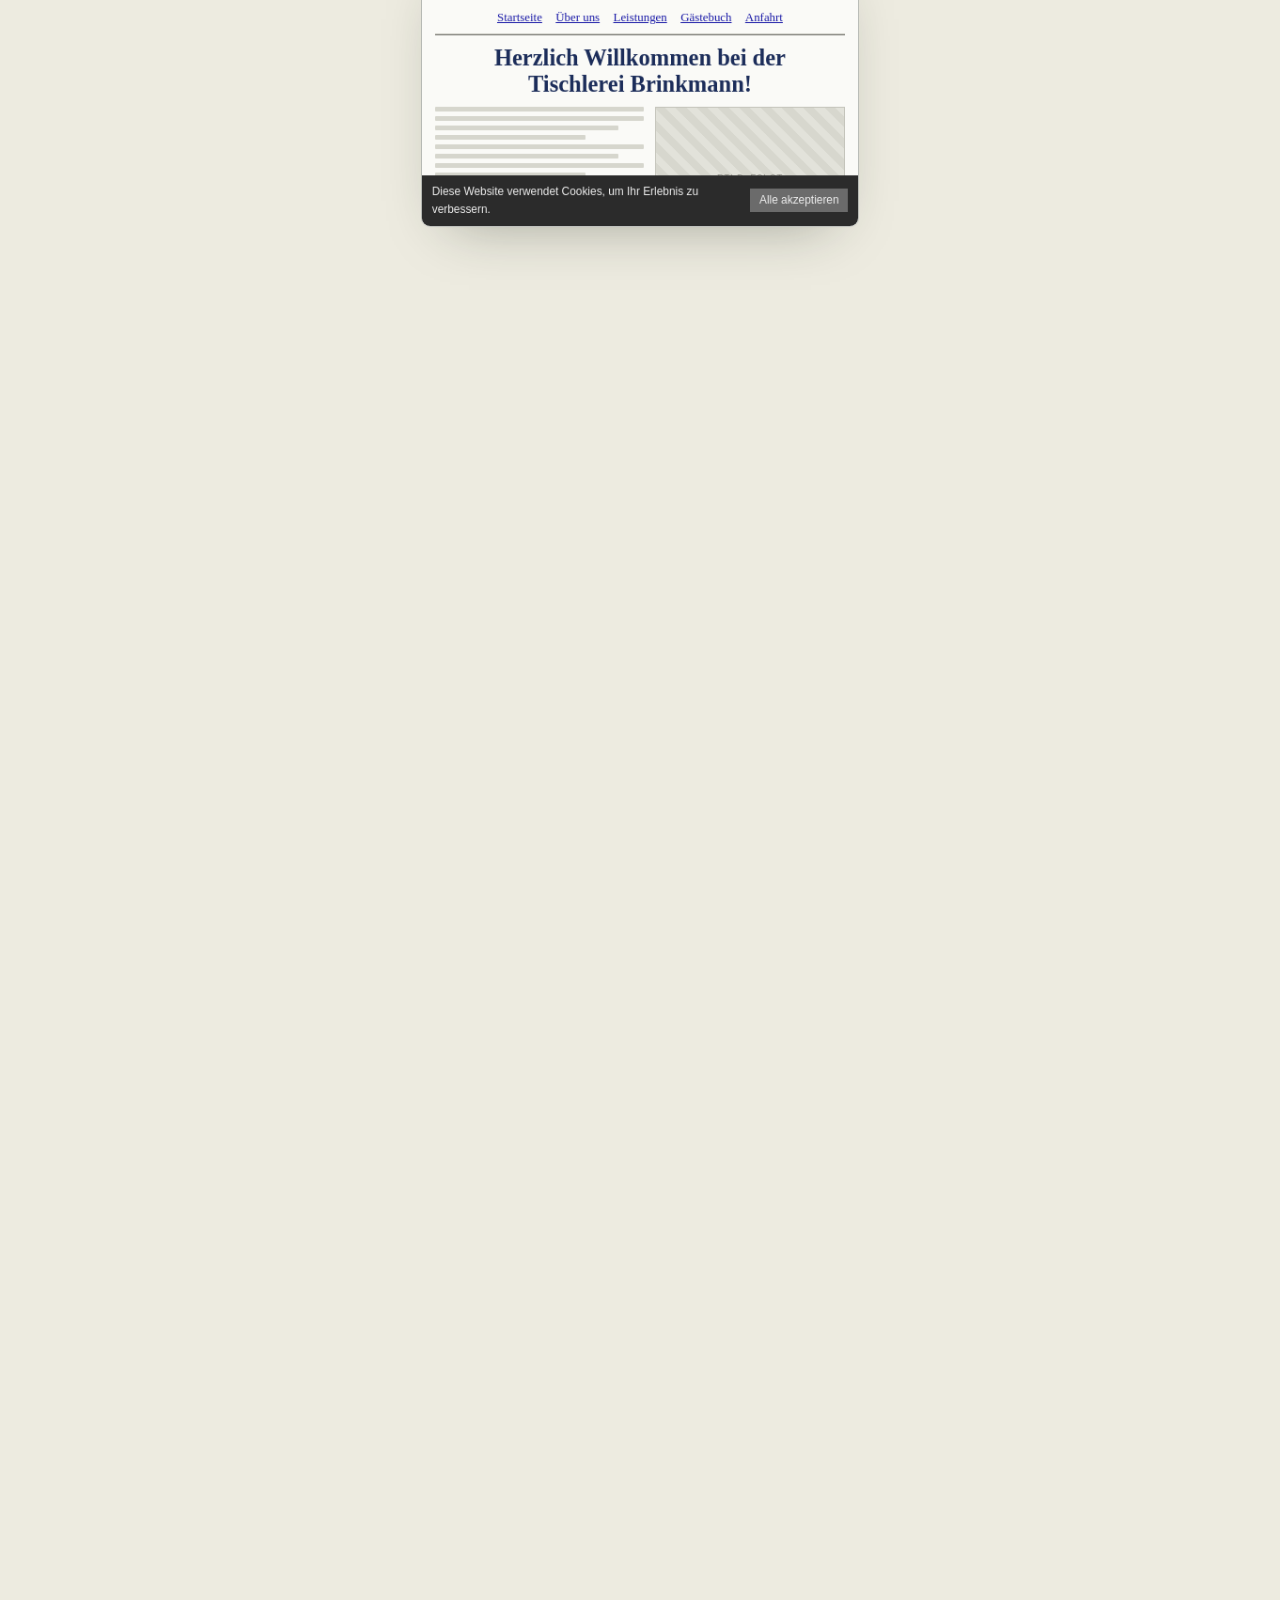
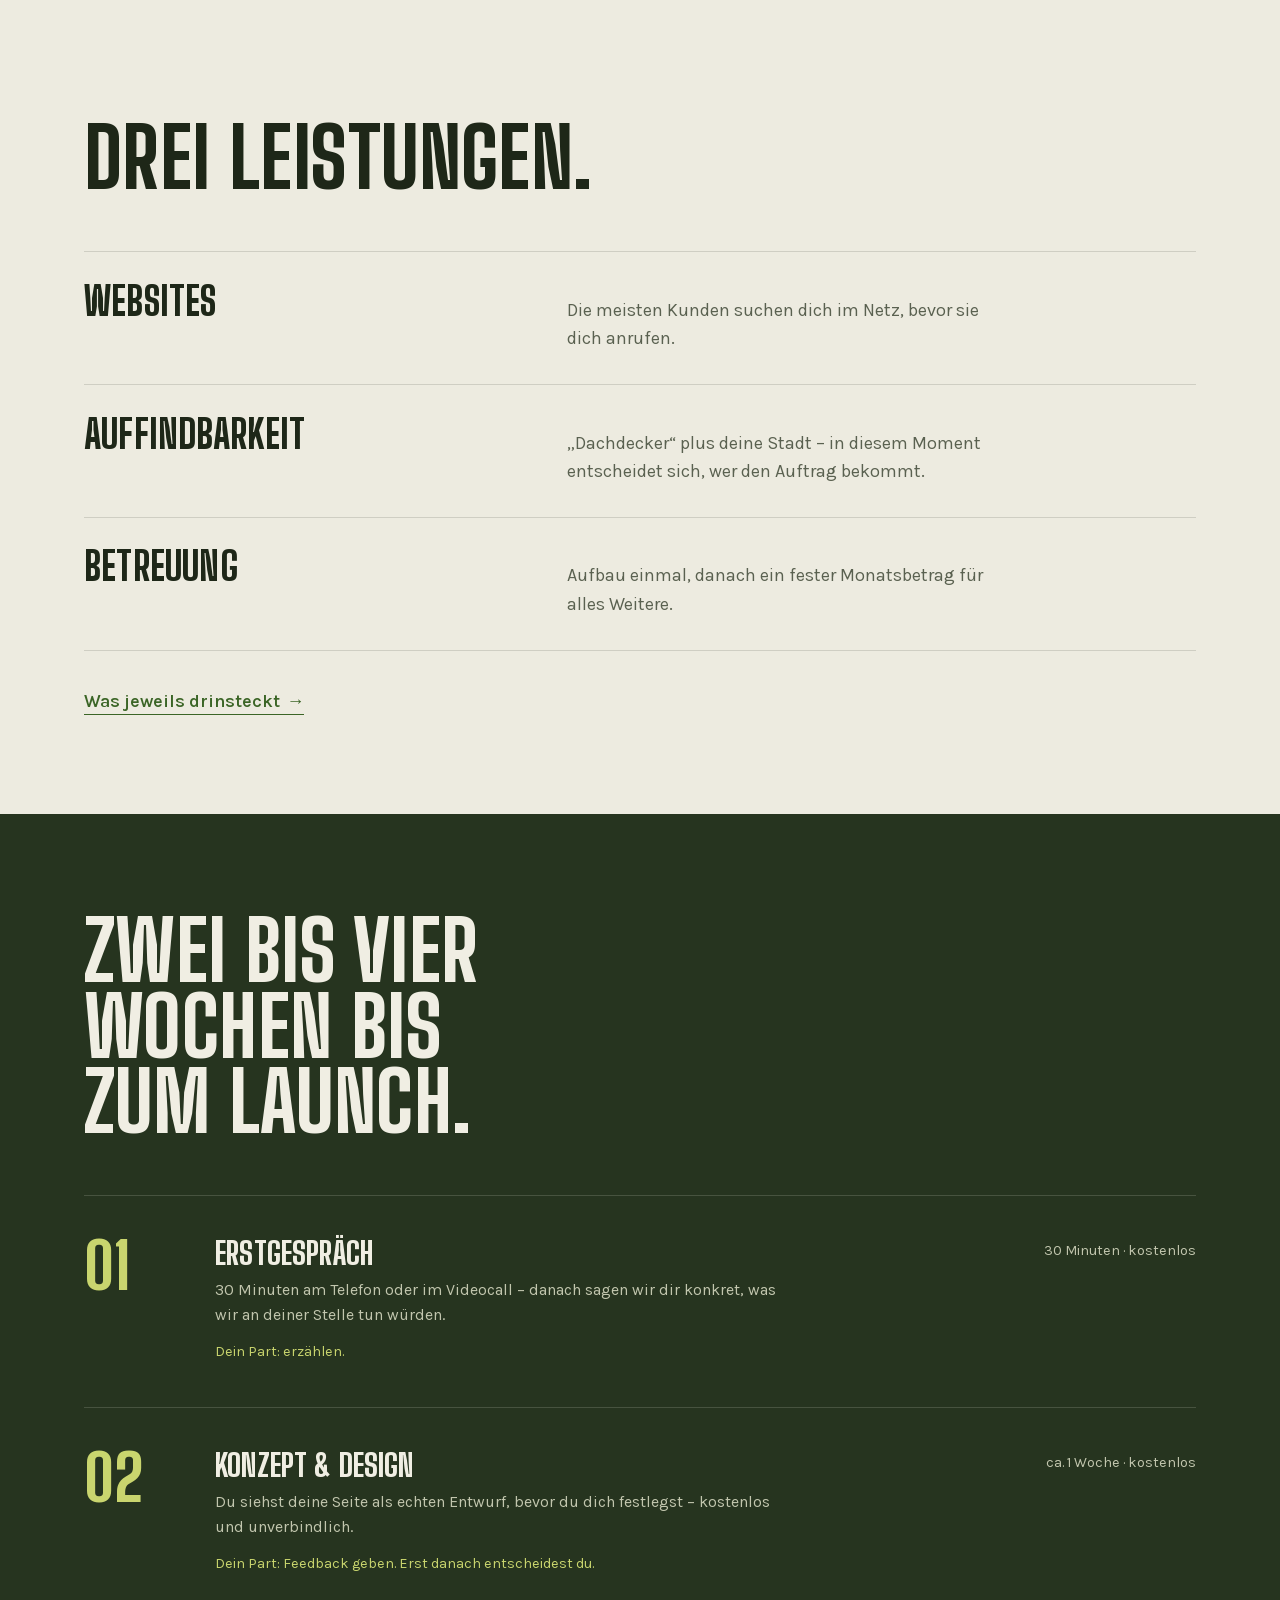
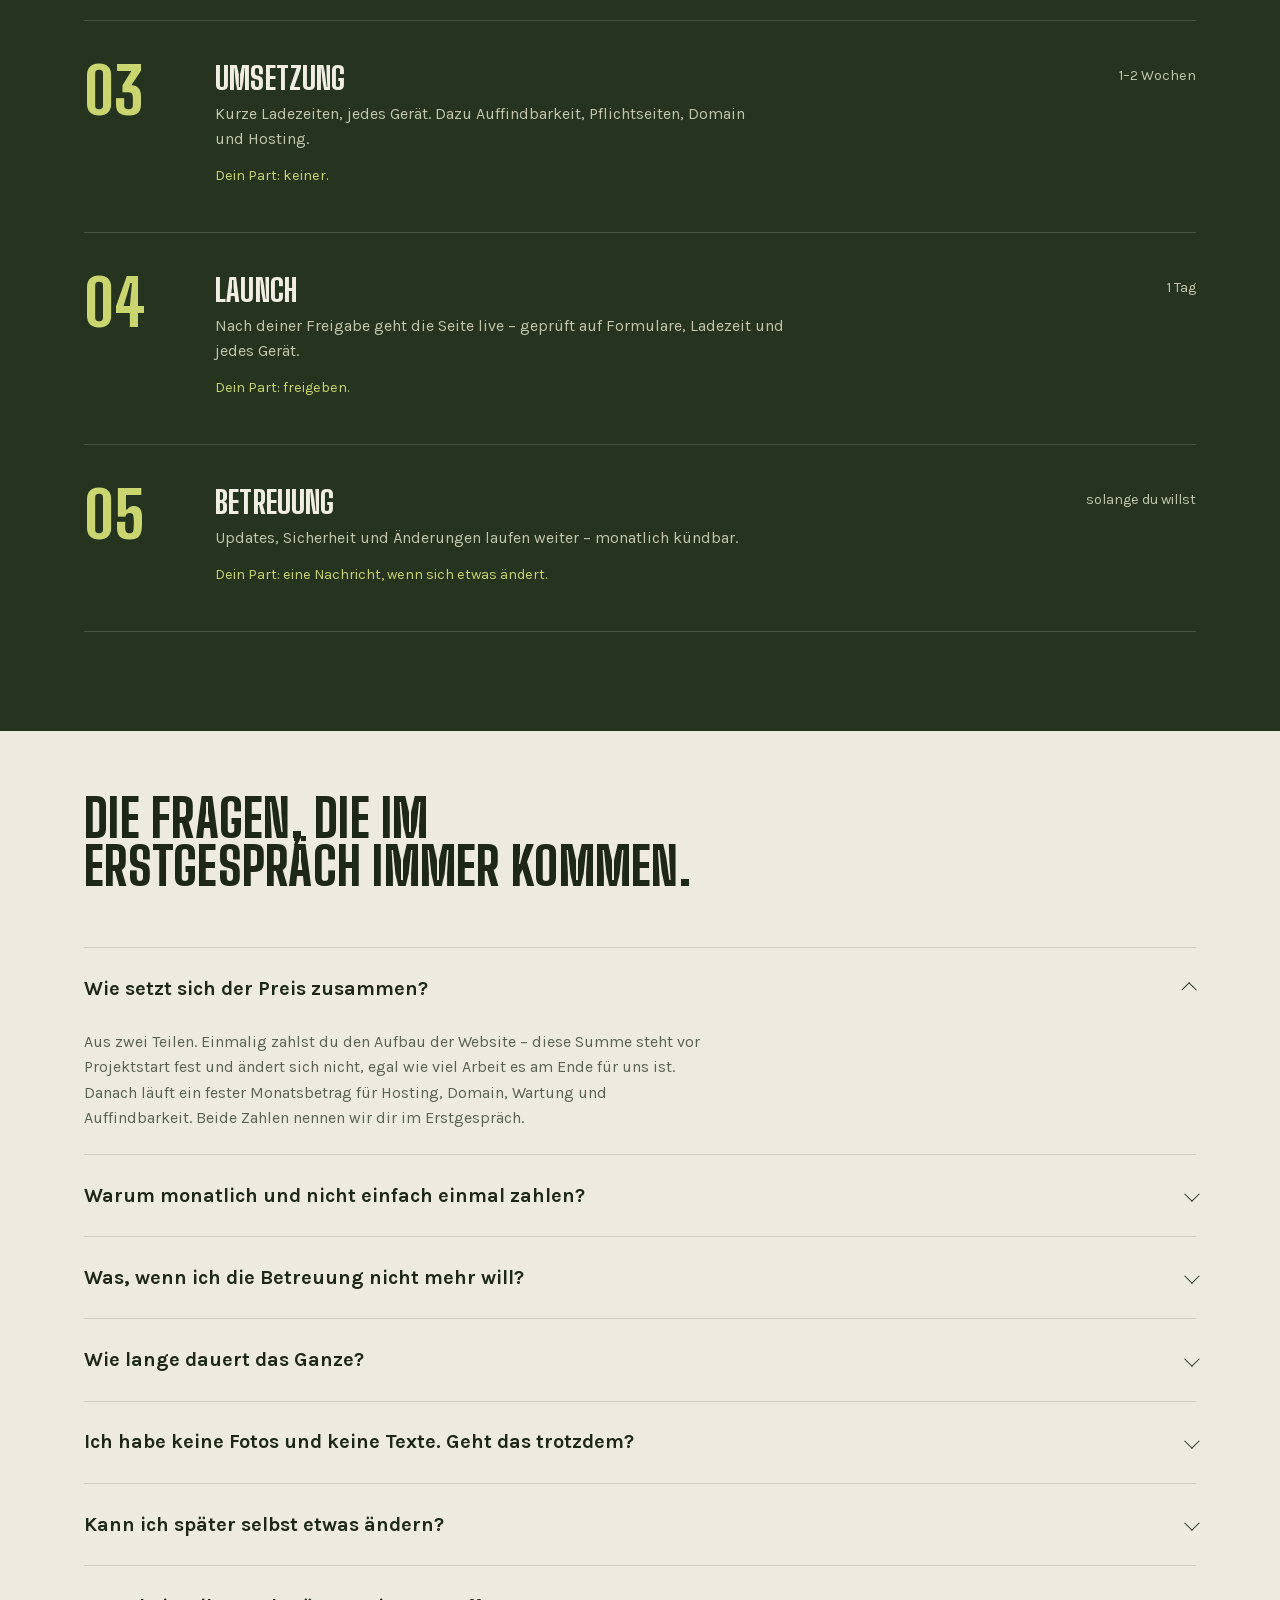
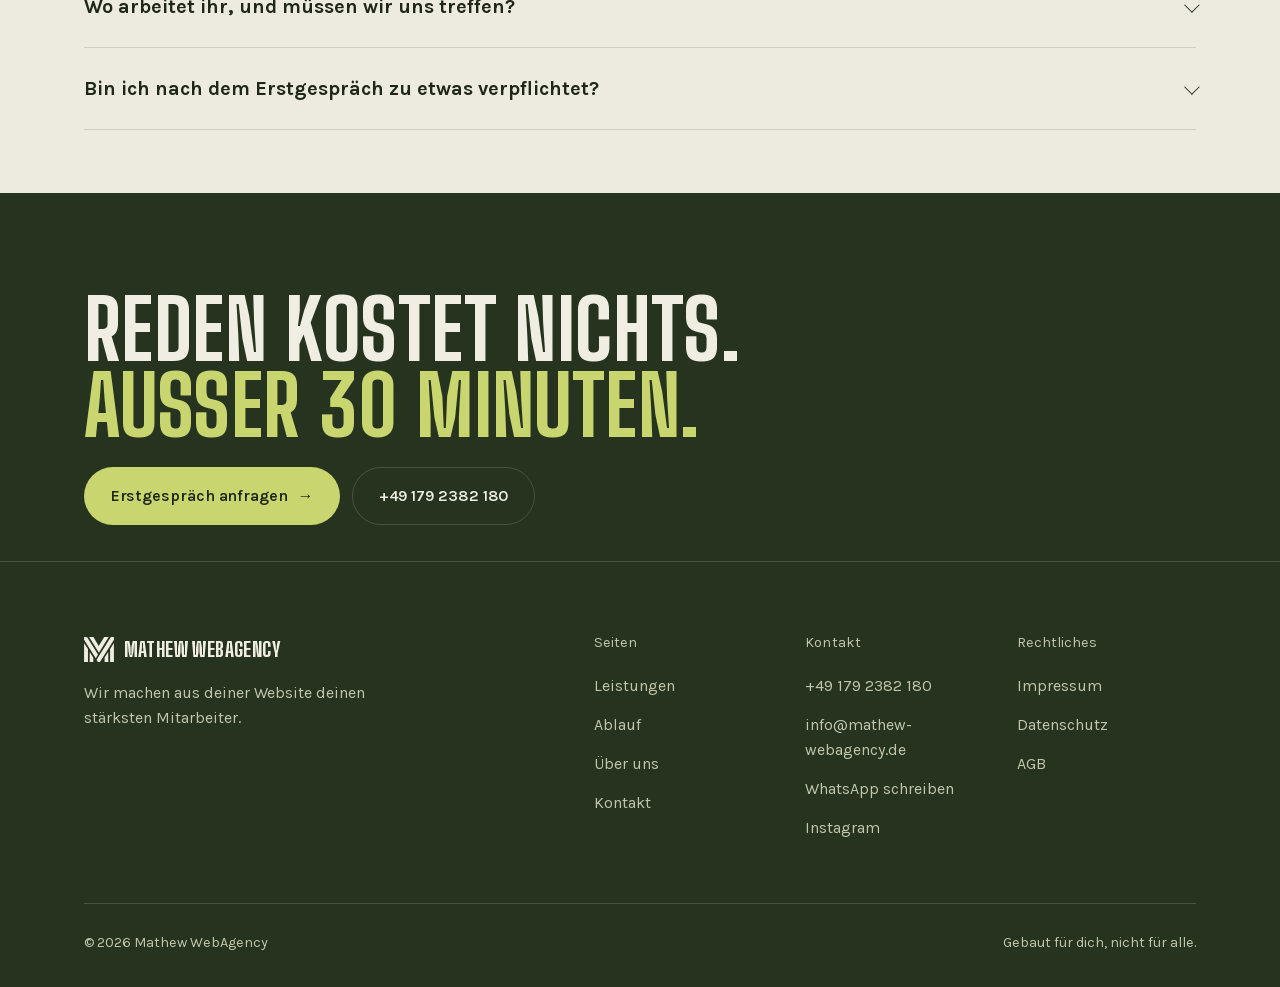
==== commit a3ee8294: "Brinkmann-Beispielseite neu gestaltet, Hinweis unter dem Hero-Knopf entfernt - Beispielseite: randlo" ====
--- a/index.html
+++ b/index.html
@@ -28,7 +28,7 @@
 
 <link rel="preload" href="/assets/fonts/big-shoulders-display-latin.woff2" as="font" type="font/woff2" crossorigin fetchpriority="high">
 <link rel="preload" href="/assets/fonts/karla-latin.woff2" as="font" type="font/woff2" crossorigin>
-<link rel="stylesheet" href="/assets/css/site.css?v=20260925a">
+<link rel="stylesheet" href="/assets/css/site.css?v=20260925b">
 
 <script type="application/ld+json">
 {
@@ -309,7 +309,6 @@
 
       <div class="hero__sign">
         <a class="btn" href="/kontakt.html">Erstgespräch anfragen <span class="btn__arrow" aria-hidden="true">→</span></a>
-        <p class="hero__note">30 Minuten &middot; kostenlos &middot; unverbindlich</p>
       </div>
 
       <!-- Konditionen statt Kennzahlen: alles hier ist eine Zusage, die wir
@@ -402,14 +401,9 @@
                    mit Tiefe, eine echte Leistungszeile und ein Kontaktblock. -->
               <div class="new" aria-hidden="true">
                 <div class="new__bar">
-                  <span class="new__brand">Brinkmann</span>
+                  <span class="new__brand"><svg class="new__mark" viewBox="0 0 24 24" aria-hidden="true"><path d="M2 4h10L9 20H2z"/><path d="M14 4h8v16H11z"/></svg>Brinkmann</span>
                   <span class="new__nav"><i>Arbeiten</i><i>Werkstatt</i><i>Kontakt</i></span>
-                  <span class="new__pill">0 25 92 &middot; 94 18 0</span>
                 </div>
-
-                <h3 class="new__h"><span>Möbel nach Maß.</span><em>Aus einer Werkstatt.</em></h3>
-                <p class="new__copy">Einbauschränke, Küchen und Innenausbau &ndash; gezeichnet, gebaut und montiert von denselben zwei Händen.</p>
-                <p class="new__cta">Werkstatt-Termin anfragen</p>
 
                 <!-- Die fertige Seite zeigt die Arbeit selbst: ein Foto statt eines
                      gezeichneten Platzhalters. Das ist der Unterschied zum
@@ -422,8 +416,12 @@
                                /assets/img/brinkmann-einbauschrank-1200.webp 1200w"
                        sizes="(min-width: 820px) 34vw, 88vw"
                        width="1200" height="806" alt="" loading="lazy" decoding="async">
-                  <span class="new__tag">Einbauschrank Eiche massiv</span>
-                  <span class="new__cap">Wohnzimmerwand, 4,20 m &middot; fertig in 5 Wochen</span>
+                </div>
+
+                <div class="new__main">
+                  <h3 class="new__h"><span>Möbel nach Maß.</span><em>Aus einer Werkstatt.</em></h3>
+                  <p class="new__copy">Einbauschränke, Küchen und Innenausbau. Gezeichnet, gebaut und montiert von denselben Leuten.</p>
+                  <p class="new__cta">Werkstatt-Termin anfragen <b>→</b></p>
                 </div>
 
                 <div class="new__strip">
@@ -431,6 +429,7 @@
                   <span>Küchen</span>
                   <span>Innenausbau</span>
                   <span>Türen</span>
+                  <span class="new__work">Auf dem Foto: Schrankwand aus Eiche</span>
                 </div>
               </div>
 
@@ -442,9 +441,9 @@
                dieselbe Seite als Handyfassung: Name, Aussage, Bild, Aktion. -->
           <div class="rb__phone" aria-hidden="true">
             <div class="ph">
-              <p class="ph__brand">Brinkmann</p>
-              <p class="ph__h">Möbel<br>nach Maß.<em>Aus einer<br>Werkstatt.</em></p>
-              <span class="ph__img"><b>Eiche massiv</b></span>
+              <span class="ph__img"></span>
+              <p class="ph__brand"><svg class="new__mark" viewBox="0 0 24 24" aria-hidden="true"><path d="M2 4h10L9 20H2z"/><path d="M14 4h8v16H11z"/></svg>Brinkmann</p>
+              <p class="ph__h">Möbel nach Maß. <em>Aus einer Werkstatt.</em></p>
               <p class="ph__cta">Termin anfragen</p>
             </div>
           </div>
@@ -696,6 +695,6 @@
 <script src="/assets/js/gsap.min.js" defer></script>
 <script src="/assets/js/ScrollTrigger.min.js" defer></script>
 <script src="/assets/js/lenis.min.js" defer></script>
-<script src="/assets/js/site.js?v=20260925a" defer></script>
+<script src="/assets/js/site.js?v=20260925b" defer></script>
 </body>
 </html>
--- a/assets/css/site.css
+++ b/assets/css/site.css
@@ -31,25 +31,28 @@
   font-display: swap;
   src: url('../fonts/karla-latin.woff2') format('woff2');
 }
-/* Archivo gehoert nicht uns, sondern der Tischlerei Brinkmann. Das Beispiel
-   hat eine eigene Farbwelt – es braucht auch eine eigene Schrift, sonst
-   versprechen wir Gestaltung fuer genau diesen Betrieb und zeigen unsere. */
+/* Anybody gehoert nicht uns, sondern der Tischlerei Brinkmann. Das Beispiel
+   hat eine eigene Farbwelt und braucht auch eine eigene Schrift, sonst
+   versprechen wir Gestaltung fuer genau diesen Betrieb und zeigen unsere.
+   Variabel in Breite (50 bis 150) und Staerke. */
 @font-face {
-  font-family: 'Archivo';
+  font-family: 'Anybody';
   font-style: normal;
   font-weight: 100 900;
+  font-stretch: 50% 150%;
   font-display: swap;
-  src: url('../fonts/archivo-latin.woff2') format('woff2');
+  src: url('../fonts/anybody-latin.woff2') format('woff2');
   unicode-range: U+0000-00FF, U+0131, U+0152-0153, U+02BB-02BC, U+02C6, U+02DA,
     U+02DC, U+0304, U+0308, U+0329, U+2000-206F, U+20AC, U+2122, U+2191, U+2193,
     U+2212, U+2215, U+FEFF, U+FFFD;
 }
 @font-face {
-  font-family: 'Archivo';
+  font-family: 'Anybody';
   font-style: normal;
   font-weight: 100 900;
+  font-stretch: 50% 150%;
   font-display: swap;
-  src: url('../fonts/archivo-latin-ext.woff2') format('woff2');
+  src: url('../fonts/anybody-latin-ext.woff2') format('woff2');
   unicode-range: U+0100-02BA, U+02BD-02C5, U+02C7-02CC, U+02CE-02D7, U+02DD-02FF,
     U+0304, U+0308, U+0329, U+1D00-1DBF, U+1E00-1E9F, U+1EF2-1EFF, U+2020,
     U+20A0-20AB, U+20AD-20C0, U+2113, U+2C60-2C7F, U+A720-A7FF;
@@ -118,7 +121,7 @@
   /* Nur im Browserrahmen des Beispiels. */
   --code: 'Space Mono', ui-monospace, 'SFMono-Regular', monospace;
   /* Die Tischlerei Brinkmann setzt ihre eigene Schrift. */
-  --bk-font: 'Archivo', 'Helvetica Neue', Arial, sans-serif;
+  --bk-font: 'Anybody', 'Arial Black', 'Helvetica Neue', sans-serif;
 
   /* Eine schmale Versalie braucht rund ein Viertel mehr Grad als eine
      normal laufende Schrift, um dieselbe Fläche zu tragen. */
@@ -786,14 +789,6 @@
   align-items: center;
   gap: 0.9rem 1.75rem;
 }
-/* Nur auf dem Handy: dort fehlen die Konditionen, also steht das Wichtigste
-   davon direkt am Knopf. */
-.hero__note {
-  display: none;
-  font-size: var(--t-label);
-  color: var(--on-paper-dim);
-}
-
 /* Der eine choreografierte Moment im Hero: Das Blatt schreibt sich.
    Die Linie zieht sich von links, dann setzen sich die Positionen. */
 @media (prefers-reduced-motion: no-preference) {
@@ -1216,112 +1211,93 @@
 
 /* --- Zustand NEU: die gebaute Seite ------------------------------------ */
 
-/* Die Beispielseite ist die Arbeitsprobe: eigene Navigation, ein Bildfeld
-   mit Tiefe, Leistungszeile, Kontakt. Sie muss zeigen, was ein Kunde
-   bekommt – „besser als die alte" reicht als Anspruch nicht. */
-/* Brinkmann bekommt eine eigene Welt – Werkstattlicht am Abend: Tiefblau,
-   Papierweiß, Messing. Das ist der Kern der Arbeitsprobe: Wir behaupten
-   Gestaltung für genau diesen Betrieb und dürfen dann nicht unser eigenes
-   Kalkgrau-Tiefgrün vorführen. Die Tokens gelten nur innerhalb der
-   Miniatur und der Handyfassung. */
+/* Die Beispielseite ist die Arbeitsprobe. Sie muss zeigen, was ein Kunde
+   bekommt, nicht nur „besser als die alte“ sein.
+   Brinkmann hat eine eigene Welt, abgeleitet aus dem eigenen Foto: die
+   tiefblaue Wand wird zum Grund, die Eiche bleibt das Bild, Kobalt ist
+   das Signal. Die Schrift ist Anybody, eine Grotesk mit verstellbarer
+   Breite: breit und schwer für Name und Aussage, schmal für die
+   Gegenzeile. Eine Familie, zwei Gesichter. Ecken bleiben scharf wie eine
+   gehobelte Kante, bewusst anders als unsere runden Knöpfe. Die Tokens
+   gelten nur in der Miniatur und in der Handyfassung. */
 .new,
 .rb__phone .ph {
-  --bk-grund: #14202e;
-  --bk-ink: #f2ece1;
-  --bk-akzent: #c8863c;
-  /* 0.66 war auf Miniaturgroesse nicht mehr lesbar. */
-  --bk-dim: rgba(242, 236, 225, 0.82);
-  --bk-line: rgba(242, 236, 225, 0.18);
+  --bk-grund: #0f1826;
+  --bk-ink: #efeee8;
+  --bk-akzent: #3552d4;
+  --bk-dim: rgba(239, 238, 232, 0.82);
+  --bk-line: rgba(239, 238, 232, 0.22);
   font-family: var(--bk-font);
+  font-stretch: 100%;
 }
 
 .new {
   position: absolute;
   inset: 0;
+  overflow: hidden;
   background: var(--bk-grund);
   color: var(--bk-ink);
-  padding: clamp(0.8rem, 2.2vw, 1.7rem);
-  display: grid;
-  grid-template-columns: 1.02fr 0.98fr;
-  grid-template-rows: auto auto 1fr auto auto;
-  gap: clamp(0.35rem, 1vw, 0.75rem) clamp(0.6rem, 1.7vw, 1.3rem);
+  display: grid;
+  grid-template-columns: minmax(0, 0.86fr) minmax(0, 1.14fr);
+  grid-template-rows: auto minmax(0, 1fr) auto;
+  /* Alle Grade rechnen in Breite des Rahmens (cqi), nicht des Fensters:
+     sonst lief die Ueberschrift in schmaleren Rahmen in die Kopfzeile. */
+  container-type: inline-size;
+  --bk-pad: clamp(0.8rem, 3.6cqi, 1.9rem);
   opacity: 0;
   will-change: transform, opacity;
 }
 
-/* Kopfzeile der Beispielseite */
+/* Kopfzeile: Zeichen, Name, Navigation. Sie liegt über dem Foto. */
 .new__bar {
   grid-column: 1 / -1;
+  grid-row: 1;
+  z-index: 2;
   display: flex;
   align-items: center;
   gap: clamp(0.5rem, 1.5vw, 1.1rem);
-  padding-bottom: clamp(0.35rem, 0.9vw, 0.6rem);
-  border-bottom: 1px solid var(--bk-line);
+  padding: calc(var(--bk-pad) * 0.7) var(--bk-pad);
 }
 .new__brand {
-  font-family: var(--bk-font);
-  font-size: clamp(0.7rem, 1.4vw, 1rem);
-  font-weight: 700;
-  letter-spacing: -0.02em;
+  display: inline-flex;
+  align-items: center;
+  gap: 0.45em;
+  margin-right: auto;
+  font-size: clamp(0.62rem, 1.95cqi, 1rem);
+  font-weight: 800;
+  font-stretch: 150%;
+  letter-spacing: 0.02em;
+  text-transform: uppercase;
+}
+/* Zeichen der Tischlerei: zwei Zinken, die ineinandergreifen. */
+.new__mark {
+  width: 1.35em;
+  height: 1.35em;
+  flex: none;
+  fill: var(--bk-ink);
+}
+.new__mark path + path {
+  fill: var(--bk-akzent);
 }
 .new__nav {
   display: flex;
-  gap: clamp(0.4rem, 1.1vw, 0.8rem);
-  margin-right: auto;
+  gap: clamp(0.5rem, 1.4vw, 1.1rem);
 }
 .new__nav i {
   font-style: normal;
-  font-size: clamp(0.5rem, 0.95vw, 0.7rem);
-  letter-spacing: 0.01em;
-  color: var(--bk-dim);
-}
-.new__pill {
-  font-family: var(--code);
-  font-size: clamp(0.48rem, 0.92vw, 0.68rem);
-  letter-spacing: 0.01em;
-  padding: 0.22em 0.7em;
-  border-radius: var(--r-pill);
-  border: 1px solid var(--bk-line);
-  white-space: nowrap;
-}
-
-.new__h {
-  grid-column: 1;
-  grid-row: 2;
-  font-family: var(--bk-font);
-  font-size: clamp(0.95rem, 2.9vw, 2rem);
-  font-weight: 600;
-  /* Die Tischlerei setzt normal, nicht in unseren Versalien. */
-  text-transform: none;
-  line-height: 0.95;
-  letter-spacing: -0.038em;
-}
-.new__h em {
-  font-style: normal;
-  font-weight: 400;
-  color: var(--bk-akzent);
-  display: block;
-}
-.new__copy {
-  grid-column: 1;
-  grid-row: 3;
-  align-self: start;
-  font-size: clamp(0.56rem, 1.1vw, 0.78rem);
-  line-height: 1.5;
-  color: var(--bk-dim);
-  max-width: 32ch;
-}
-/* Das Bildfeld zeigt das Material des Betriebs: Holz mit Maserung und Tiefe,
-   dazu eine Bildunterschrift – so, wie eine echte Projektaufnahme säße. */
+  font-size: clamp(0.5rem, 1.5cqi, 0.78rem);
+  font-weight: 500;
+  color: var(--bk-ink);
+}
+
+/* Das Foto läuft randlos in die rechte Seite, bis unter die Kopfzeile. */
 .new__img {
   grid-column: 2;
-  grid-row: 2 / 5;
-  border-radius: var(--r-sm);
-  background: #3d2d1c; /* bis das Foto geladen ist */
+  grid-row: 1 / 3;
   position: relative;
   overflow: hidden;
+  background: #1b2a3f; /* bis das Foto geladen ist */
   clip-path: inset(0 0 100% 0);
-  box-shadow: inset 0 0 0 1px rgba(20, 12, 4, 0.25);
 }
 .new__photo {
   position: absolute;
@@ -1331,79 +1307,110 @@
   max-width: none;
   object-fit: cover;
   /* Die Schrankwand sitzt rechts der Mitte, das Fenster links. */
-  object-position: 58% 55%;
+  object-position: 62% 55%;
   transform-origin: 60% 60%;
   will-change: transform;
 }
-
-.new__tag {
+/* Der Grund zieht von links ins Bild: dort, wo die Überschrift ins Foto
+   hineinragt, bleibt sie lesbar. Oben ein Schatten für die Navigation. */
+.new__img::after {
+  content: '';
   position: absolute;
+  inset: 0;
+  background:
+    linear-gradient(90deg, var(--bk-grund) 0%, rgba(15, 24, 38, 0.72) 22%, rgba(15, 24, 38, 0) 58%),
+    linear-gradient(to bottom, rgba(15, 24, 38, 0.6), rgba(15, 24, 38, 0) 24%);
+}
+
+/* Aussage, Text und Knopf. Die Überschrift ist breiter als ihre Spalte
+   und ragt ins Foto hinein. */
+.new__main {
+  grid-column: 1 / -1;
+  grid-row: 2;
   z-index: 1;
-  left: 6%;
-  top: 7%;
-  padding: 0.35em 0.6em;
-  border-radius: var(--r-xs);
-  /* Tiefblau der Tischlerei, halb durchlässig: lesbar über jeder Stelle
-     des Fotos, ohne ein Kasten zu werden. */
-  background: rgba(20, 32, 46, 0.62);
-  font-family: var(--code);
-  font-size: clamp(0.44rem, 0.86vw, 0.62rem);
-  letter-spacing: 0.03em;
-  text-transform: uppercase;
-  color: rgba(245, 238, 224, 0.9);
-}
-/* Bildunterschrift wie bei einer echten Projektaufnahme: was ist das, und
-   was hat es gekostet an Zeit. Steht auf einem Verlauf, damit sie auf dem
-   Holz lesbar bleibt. */
-.new__cap {
-  position: absolute;
-  z-index: 1;
-  left: 0;
-  right: 0;
-  bottom: 0;
-  padding: 1.4em 7% 0.6em;
-  font-size: clamp(0.48rem, 0.94vw, 0.68rem);
-  line-height: 1.35;
-  color: rgba(247, 242, 232, 0.94);
-  background: linear-gradient(to top, rgba(24, 15, 6, 0.78), transparent);
-  /* Heller Text auf gemasertem Holz: eine dunkle Kante haelt ihn lesbar,
-     egal welche Maserungsstelle darunter liegt. */
-  text-shadow: 0 1px 2px rgba(16, 12, 6, 0.75);
+  align-self: center;
+  display: grid;
+  justify-items: start;
+  gap: clamp(0.45rem, 1.9cqi, 1rem);
+  padding: 0 var(--bk-pad);
+}
+.new__h {
+  font-family: var(--bk-font);
+  font-size: clamp(1.1rem, 5.8cqi, 3rem);
+  font-weight: 800;
+  font-stretch: 150%;
+  /* Die Tischlerei setzt normal, nicht in unseren Versalien. */
+  text-transform: none;
+  line-height: 0.95;
+  letter-spacing: -0.02em;
+}
+.new__h span {
+  display: block;
+}
+/* Die Gegenzeile: dieselbe Schrift, ganz schmal, auf einem Streifen
+   Kobalt. Wie ein Etikett auf einer Kiste aus der Werkstatt. */
+.new__h em {
+  display: inline-block;
+  margin-top: 0.12em;
+  padding: 0.06em 0.22em 0.1em;
+  font-style: normal;
+  font-size: 1.08em;
+  font-weight: 700;
+  font-stretch: 58%;
+  letter-spacing: 0;
+  background: var(--bk-akzent);
+}
+.new__copy {
+  font-size: clamp(0.56rem, 1.7cqi, 0.88rem);
+  line-height: 1.5;
+  color: var(--bk-dim);
+  max-width: 30ch;
 }
 .new__cta {
-  grid-column: 1;
-  grid-row: 4;
-  align-self: end;
-  justify-self: start;
-  font-size: clamp(0.56rem, 1.12vw, 0.8rem);
-  font-weight: 600;
-  padding: 0.45rem 1rem;
-  border-radius: var(--r-pill);
+  display: inline-flex;
+  align-items: center;
+  gap: 0.7em;
+  font-size: clamp(0.56rem, 1.7cqi, 0.88rem);
+  font-weight: 700;
+  padding: 0.62em 1em;
   background: var(--bk-akzent);
-  color: var(--bk-grund);
-  font-weight: 700;
-  transform: scale(0.5);
+  color: var(--bk-ink);
   opacity: 0;
 }
-/* Leistungszeile am Fuß: sagt in vier Wörtern, was der Betrieb macht. */
+.new__cta b {
+  font-weight: 400;
+}
+
+/* Leistungszeile am Fuß, als heller Streifen: sagt in vier Wörtern, was
+   der Betrieb macht, und nennt rechts die Arbeit auf dem Foto. */
 .new__strip {
   grid-column: 1 / -1;
-  grid-row: 5;
+  grid-row: 3;
+  z-index: 1;
   display: flex;
   flex-wrap: wrap;
-  gap: 0.3em 1.1em;
-  padding-top: clamp(0.3rem, 0.8vw, 0.55rem);
-  border-top: 1px solid var(--bk-line);
+  align-items: baseline;
+  gap: 0.3em clamp(0.7rem, 1.8vw, 1.4rem);
+  padding: calc(var(--bk-pad) * 0.5) var(--bk-pad);
+  background: var(--bk-ink);
+  color: var(--bk-grund);
 }
 .new__strip span {
-  font-family: var(--code);
-  font-size: clamp(0.46rem, 0.9vw, 0.66rem);
+  font-size: clamp(0.46rem, 1.45cqi, 0.74rem);
   /* line-height 1: die Zeile ragte auf Handybreite sonst 1px unter den
      Rahmen des Nachbaus. */
   line-height: 1;
-  letter-spacing: 0.02em;
+  font-weight: 700;
+  font-stretch: 125%;
+  letter-spacing: 0.03em;
   text-transform: uppercase;
-  color: var(--bk-dim);
+}
+.new__strip .new__work {
+  margin-left: auto;
+  font-weight: 500;
+  font-stretch: 75%;
+  letter-spacing: 0.01em;
+  text-transform: none;
 }
 
 /* Handy-Ansicht, die zum Schluss andockt */
@@ -1428,84 +1435,85 @@
 /* Die Handyfassung zeigt dieselbe Seite, nicht abstrakte Balken: derselbe
    Name, dieselbe Aussage, dasselbe Holz, derselbe Weg zum Termin. */
 .rb__phone .ph {
+  position: relative;
   height: 100%;
   border-radius: 10px;
   background: var(--bk-grund);
   /* Ohne diese Zeile erbte die Handyfassung unser Tinte-Schwarz und setzte
-     Name und Ueberschrift unsichtbar auf den dunkelblauen Grund. Nur das
-     Bildfeld und die Schaltflaeche brachten ihre Farbe selbst mit. */
+     Name und Ueberschrift unsichtbar auf den dunklen Grund. */
   color: var(--bk-ink);
   /* Basisgrad. Alles darin rechnet in em, damit der Inhalt mit dem
      Gehaeuse mitwaechst statt in festen Pixeln stehenzubleiben. */
   font-size: clamp(6px, 1.3vw, 11px);
-  padding: 0.85em 0.8em;
-  display: grid;
-  grid-template-rows: auto auto 1fr auto;
-  gap: 0.55em;
-  align-content: start;
+  display: grid;
+  grid-template-rows: auto minmax(0, 1fr) auto auto;
   overflow: hidden;
 }
 .ph__brand {
+  grid-row: 1;
+  z-index: 1;
+  display: flex;
+  align-items: center;
+  gap: 0.4em;
+  padding: 0.9em 0.8em 0.5em;
   font-family: var(--bk-font);
-  font-size: 0.92em;
-  font-weight: 700;
-  letter-spacing: -0.01em;
-  padding-bottom: 0.55em;
-  border-bottom: 1px solid var(--bk-line);
-}
-.ph__h {
-  font-family: var(--bk-font);
-  font-size: 1.6em;
-  font-weight: 600;
-  /* 0.95 presste vier Zeilen aufeinander, seit die Gegenzeile dazukam. */
-  line-height: 1.12;
-  letter-spacing: -0.03em;
-}
-/* Dieselbe Gegenzeile wie in der Breitfassung: die Handyfassung ist
-   dieselbe Seite, nicht eine gekuerzte. */
-.ph__h em {
-  font-style: normal;
-  font-weight: 400;
-  color: var(--bk-akzent);
-  display: block;
+  font-size: 0.78em;
+  font-weight: 800;
+  /* Im schmalen Gehaeuse passt der breite Schnitt nicht: der Name lief
+     ueber den Rand. */
+  font-stretch: 100%;
+  letter-spacing: 0.04em;
+  text-transform: uppercase;
+}
+.ph__brand .new__mark {
+  width: 1.3em;
+  height: 1.3em;
 }
 .ph__img {
+  grid-row: 1 / 3;
   position: relative;
-  border-radius: 0.4em;
-  overflow: hidden;
   /* Dasselbe Foto wie in der Rechnerfassung, auf die Schrankwand beschnitten. */
-  background: #3d2d1c url('../img/brinkmann-einbauschrank-800.webp') 64% 50% / cover no-repeat;
-  display: grid;
-  align-content: end;
-  gap: 0.4em;
-  padding: 0 0.6em 0.8em;
-}
-.ph__img::before {
+  background: #1b2a3f url('../img/brinkmann-einbauschrank-800.webp') 60% 50% / cover no-repeat;
+}
+.ph__img::after {
   content: '';
   position: absolute;
   inset: 0;
-  background: linear-gradient(to top, rgba(24, 15, 6, 0.7), transparent 55%);
-}
-/* Statt dreier leerer Balken eine Bildunterschrift, wie sie auf der
-   Handyfassung tatsächlich stünde. */
-.ph__img b {
-  position: relative;
-  font-family: var(--code);
-  font-size: 0.72em;
-  font-weight: 400;
-  letter-spacing: 0.02em;
-  text-transform: uppercase;
-  color: var(--bk-ink);
-  text-shadow: 0 1px 2px rgba(16, 12, 6, 0.75);
+  background:
+    linear-gradient(to top, var(--bk-grund) 0%, rgba(15, 24, 38, 0) 45%),
+    linear-gradient(to bottom, rgba(15, 24, 38, 0.65), rgba(15, 24, 38, 0) 30%);
+}
+.ph__h {
+  grid-row: 3;
+  z-index: 1;
+  margin-top: -1.6em;
+  padding: 0 0.8em;
+  font-family: var(--bk-font);
+  font-size: 1.45em;
+  font-weight: 800;
+  font-stretch: 125%;
+  line-height: 1;
+  letter-spacing: -0.02em;
+}
+.ph__h em {
+  display: inline-block;
+  margin-top: 0.14em;
+  padding: 0.06em 0.22em 0.1em;
+  font-style: normal;
+  font-weight: 700;
+  font-stretch: 58%;
+  letter-spacing: 0;
+  background: var(--bk-akzent);
 }
 .ph__cta {
-  font-size: 0.85em;
+  grid-row: 4;
+  margin: 0.9em 0.8em 1em;
+  font-size: 0.82em;
   font-weight: 700;
   text-align: center;
-  padding: 0.55em 0;
-  border-radius: var(--r-pill);
+  padding: 0.7em 0;
   background: var(--bk-akzent);
-  color: var(--bk-grund);
+  color: var(--bk-ink);
 }
 
 /* Bauline: die Kante, hinter der freigelegt wird. Der Strich selbst ist
@@ -2761,9 +2769,6 @@
     align-items: flex-start;
     gap: 0.6rem;
   }
-  .hero__note {
-    display: block;
-  }
   /* Die Bühne der Baustelle hält oben ohnehin Platz für den festen Header
      frei. Zusammen mit den Innenabständen von Hero und Sektion stand unter
      dem Knopf ein leeres Drittel Bildschirm. */
@@ -2935,8 +2940,7 @@
   }
   /* Mit mehr Rahmenhoehe darf der Nachbau selbst wieder atmen. */
   .new {
-    padding: 0.95rem 0.9rem;
-    gap: 0.5rem 0.8rem;
+    --bk-pad: 0.9rem;
   }
   .rb__stage {
     height: 100svh;
@@ -3001,33 +3005,49 @@
   .direct span {
     text-align: left;
   }
-  /* Im Hochkantrahmen stapelt sich die Beispielseite, statt zu spalten. */
+  /* Im Hochkantrahmen stapelt sich die Beispielseite: das Foto oben über
+     die volle Breite, die Überschrift greift von unten hinein. */
   .new {
     grid-template-columns: minmax(0, 1fr);
-    grid-template-rows: auto auto auto 1fr auto auto;
-  }
-  .new__h,
-  .new__copy,
-  .new__img,
+    grid-template-rows: auto minmax(0, 1fr) auto auto;
+  }
+  .new__img {
+    grid-column: 1;
+    grid-row: 1 / 3;
+  }
+  .new__img::after {
+    background:
+      linear-gradient(to top, var(--bk-grund) 0%, rgba(15, 24, 38, 0) 42%),
+      linear-gradient(to bottom, rgba(15, 24, 38, 0.65), rgba(15, 24, 38, 0) 26%);
+  }
+  .new__main {
+    grid-row: 3;
+    margin-top: -1.5rem;
+    padding-bottom: var(--bk-pad);
+  }
+  .new__h {
+    font-size: 1.3rem;
+  }
+  .new__copy {
+    font-size: 0.66rem;
+    max-width: none;
+  }
   .new__cta {
-    grid-column: 1;
-  }
-  .new__copy {
-    grid-row: 3;
-    max-width: none;
-  }
-  .new__img {
+    font-size: 0.66rem;
+  }
+  .new__strip {
     grid-row: 4;
-    min-height: 60px;
-  }
-  .new__cta {
-    grid-row: 5;
   }
   .new__strip {
-    grid-row: 6;
-  }
-  /* Auf dieser Breite trägt die Nummer im Kopf nicht mehr. */
-  .new__pill {
+    column-gap: 0.75rem;
+  }
+  .new__strip span {
+    font-size: 0.5rem;
+    font-stretch: 105%;
+  }
+  /* Auf dieser Breite tragen die Arbeit und die halbe Navigation nicht mehr. */
+  .new__strip .new__work,
+  .new__nav i:nth-child(n + 2) {
     display: none;
   }
 }
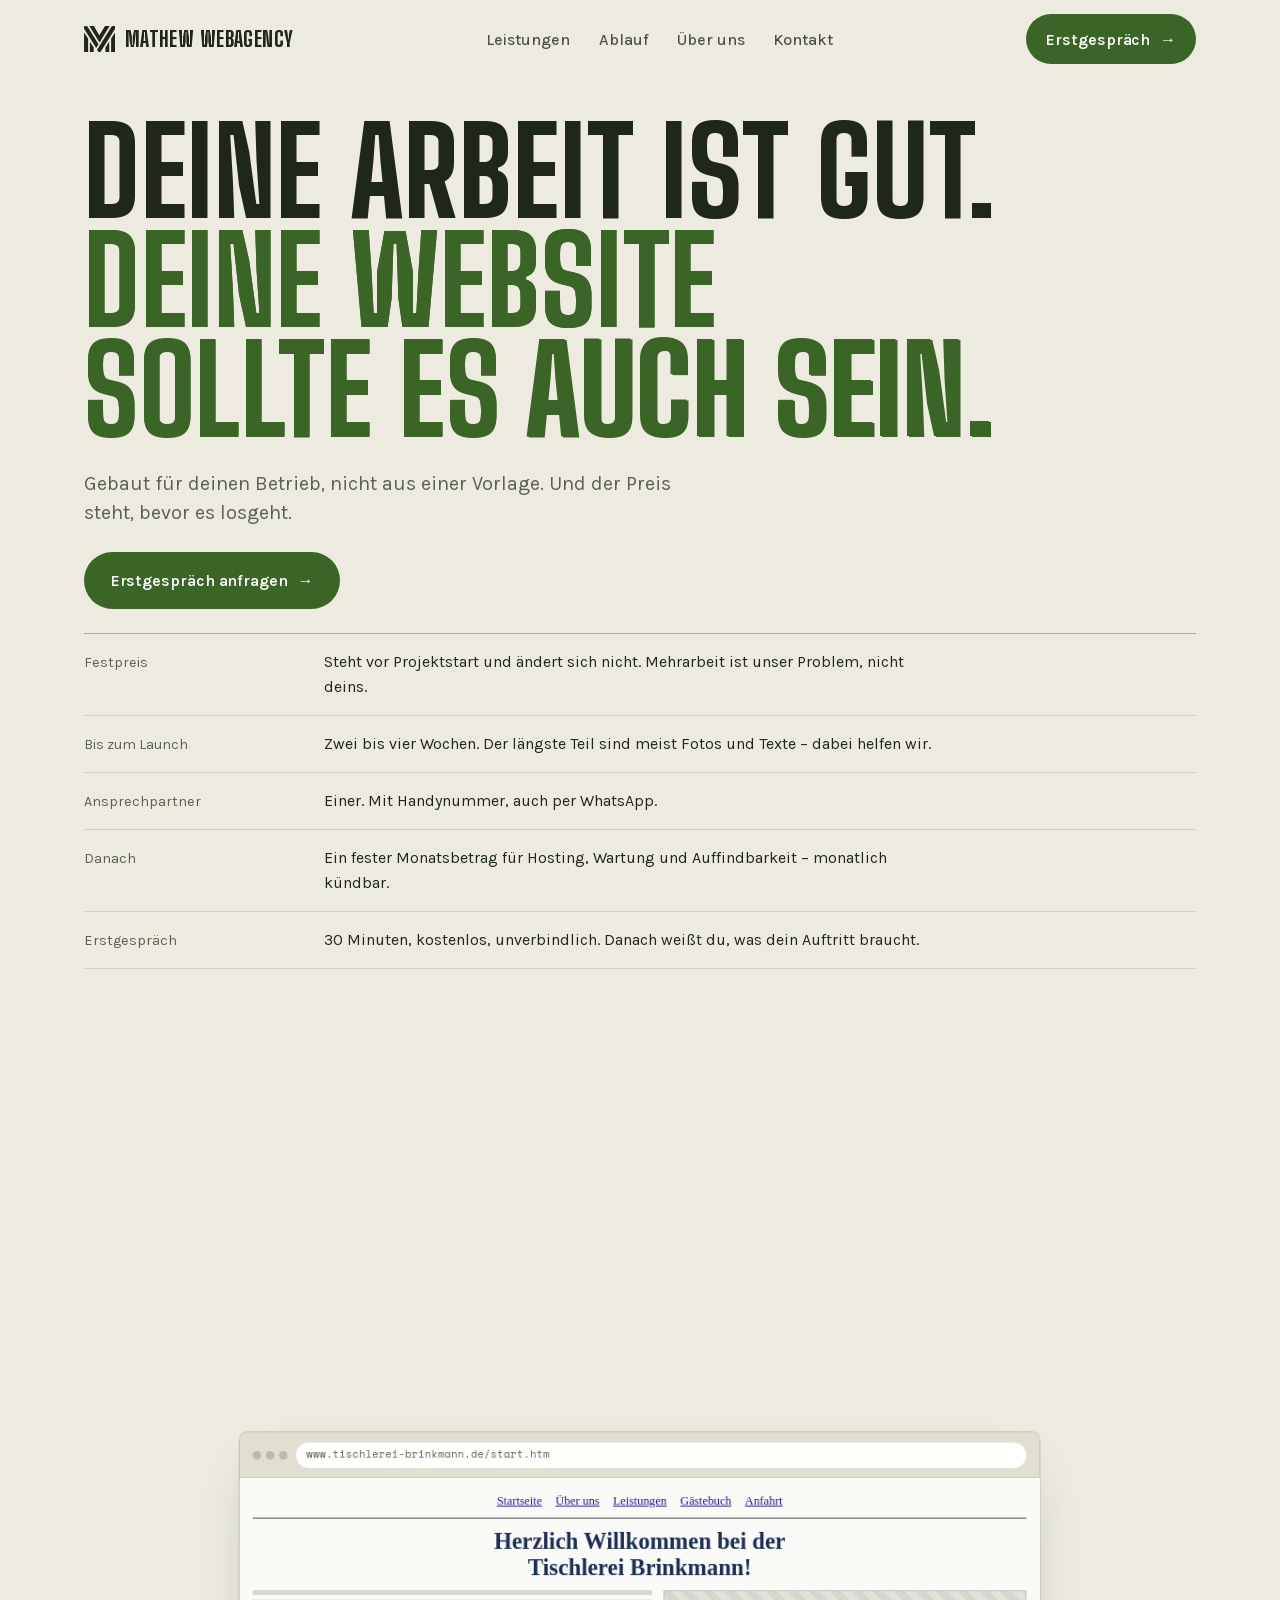
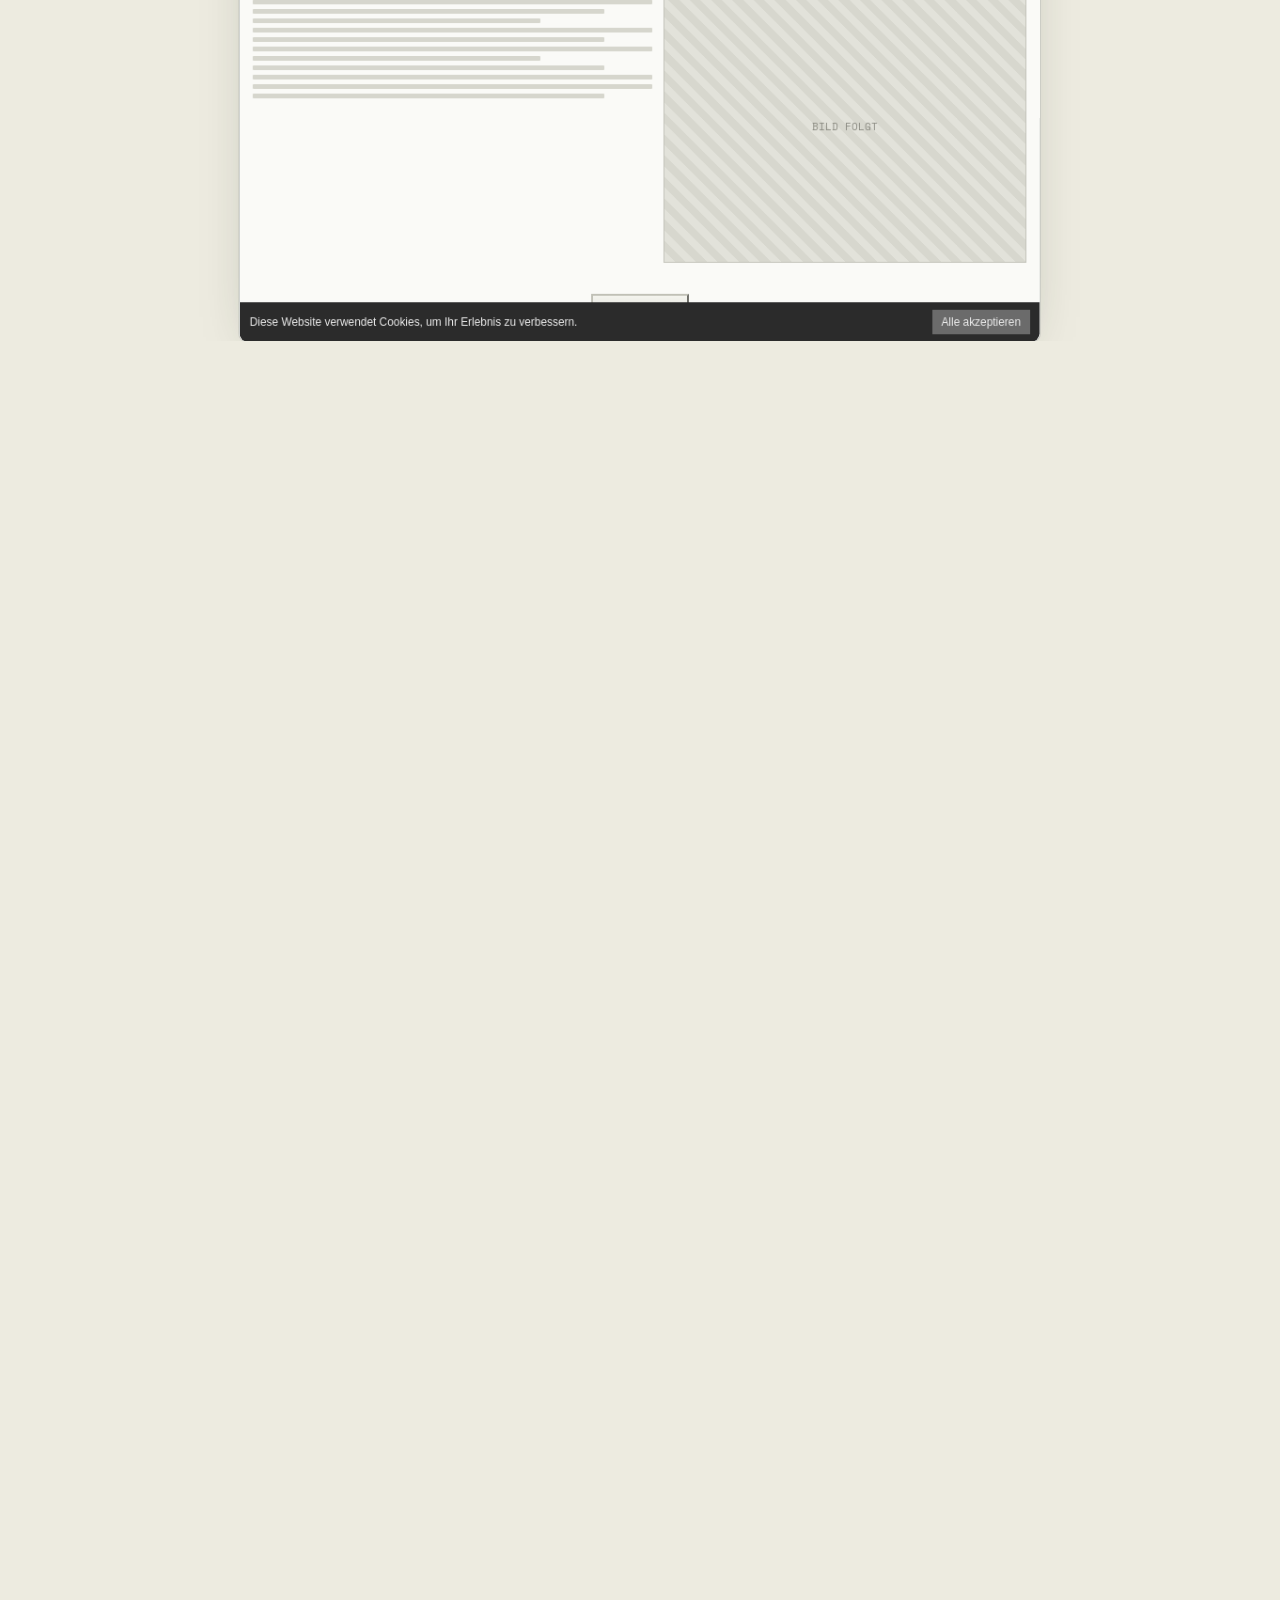
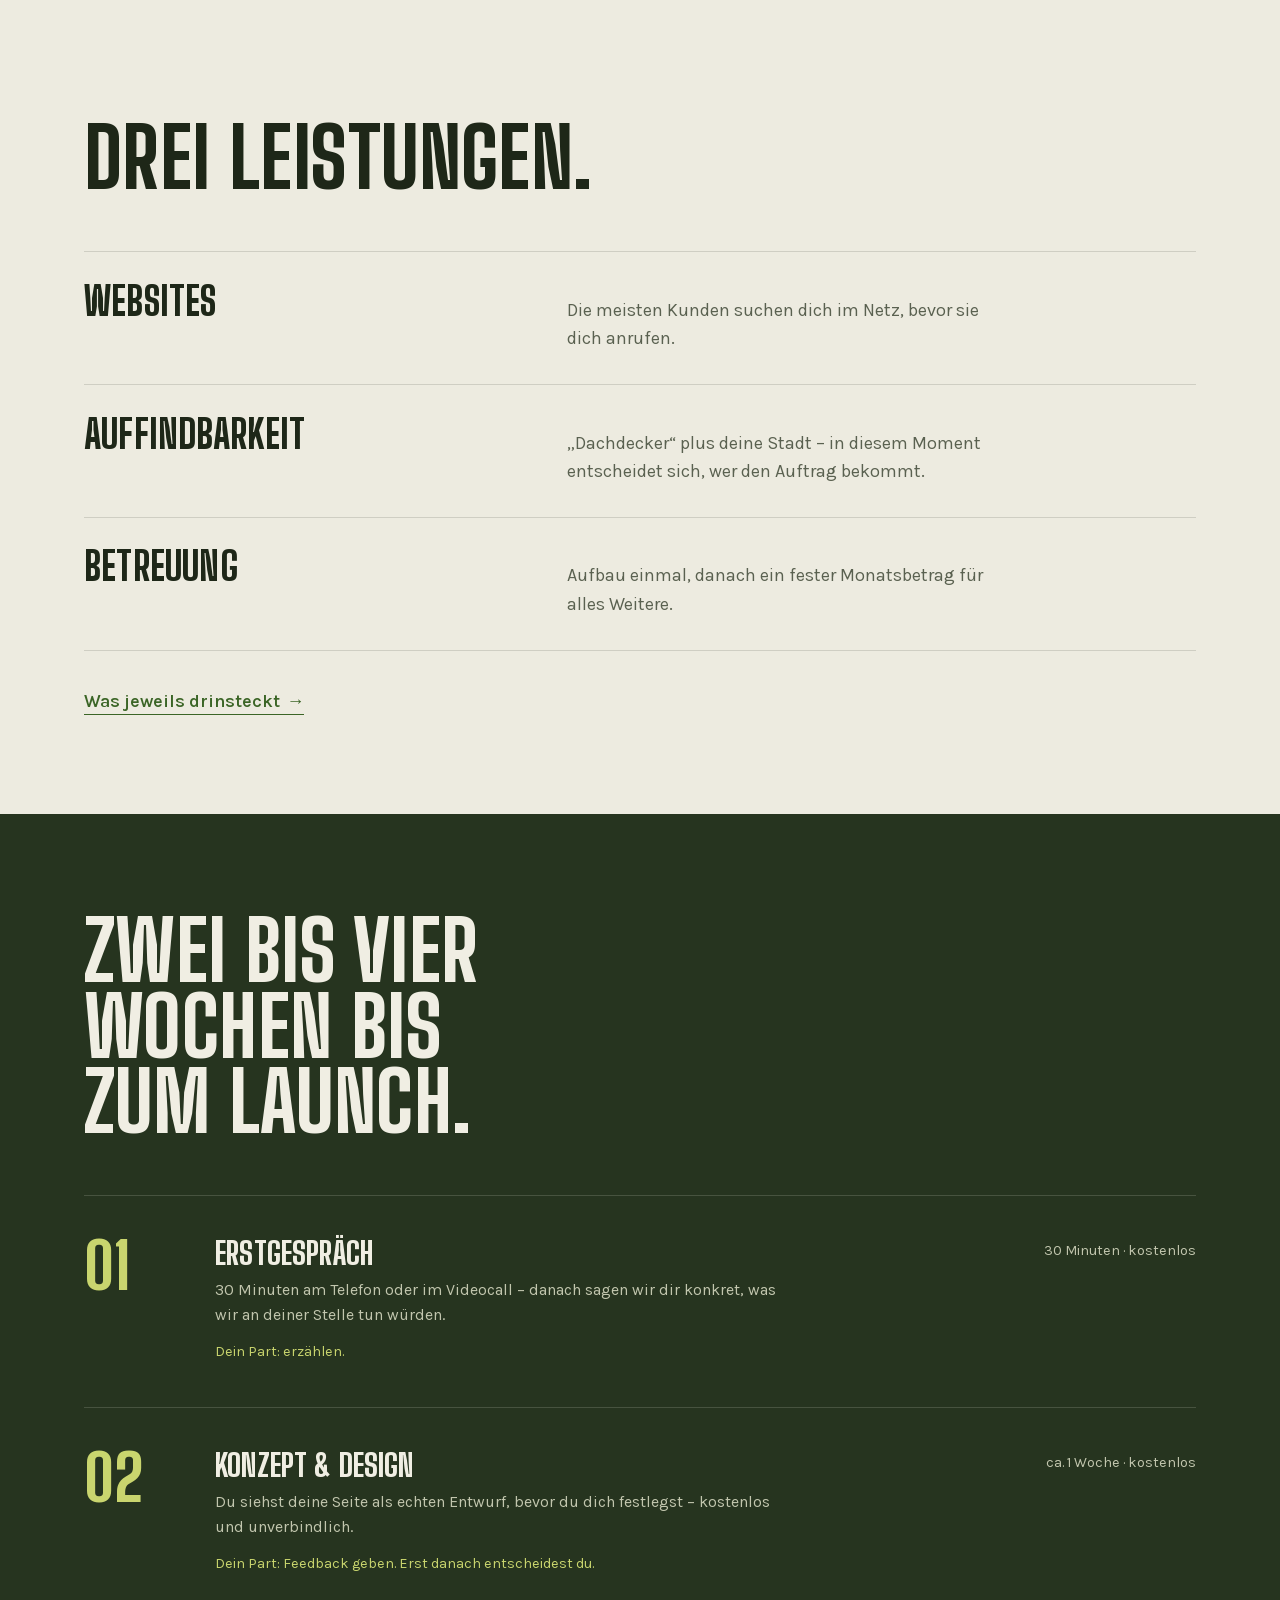
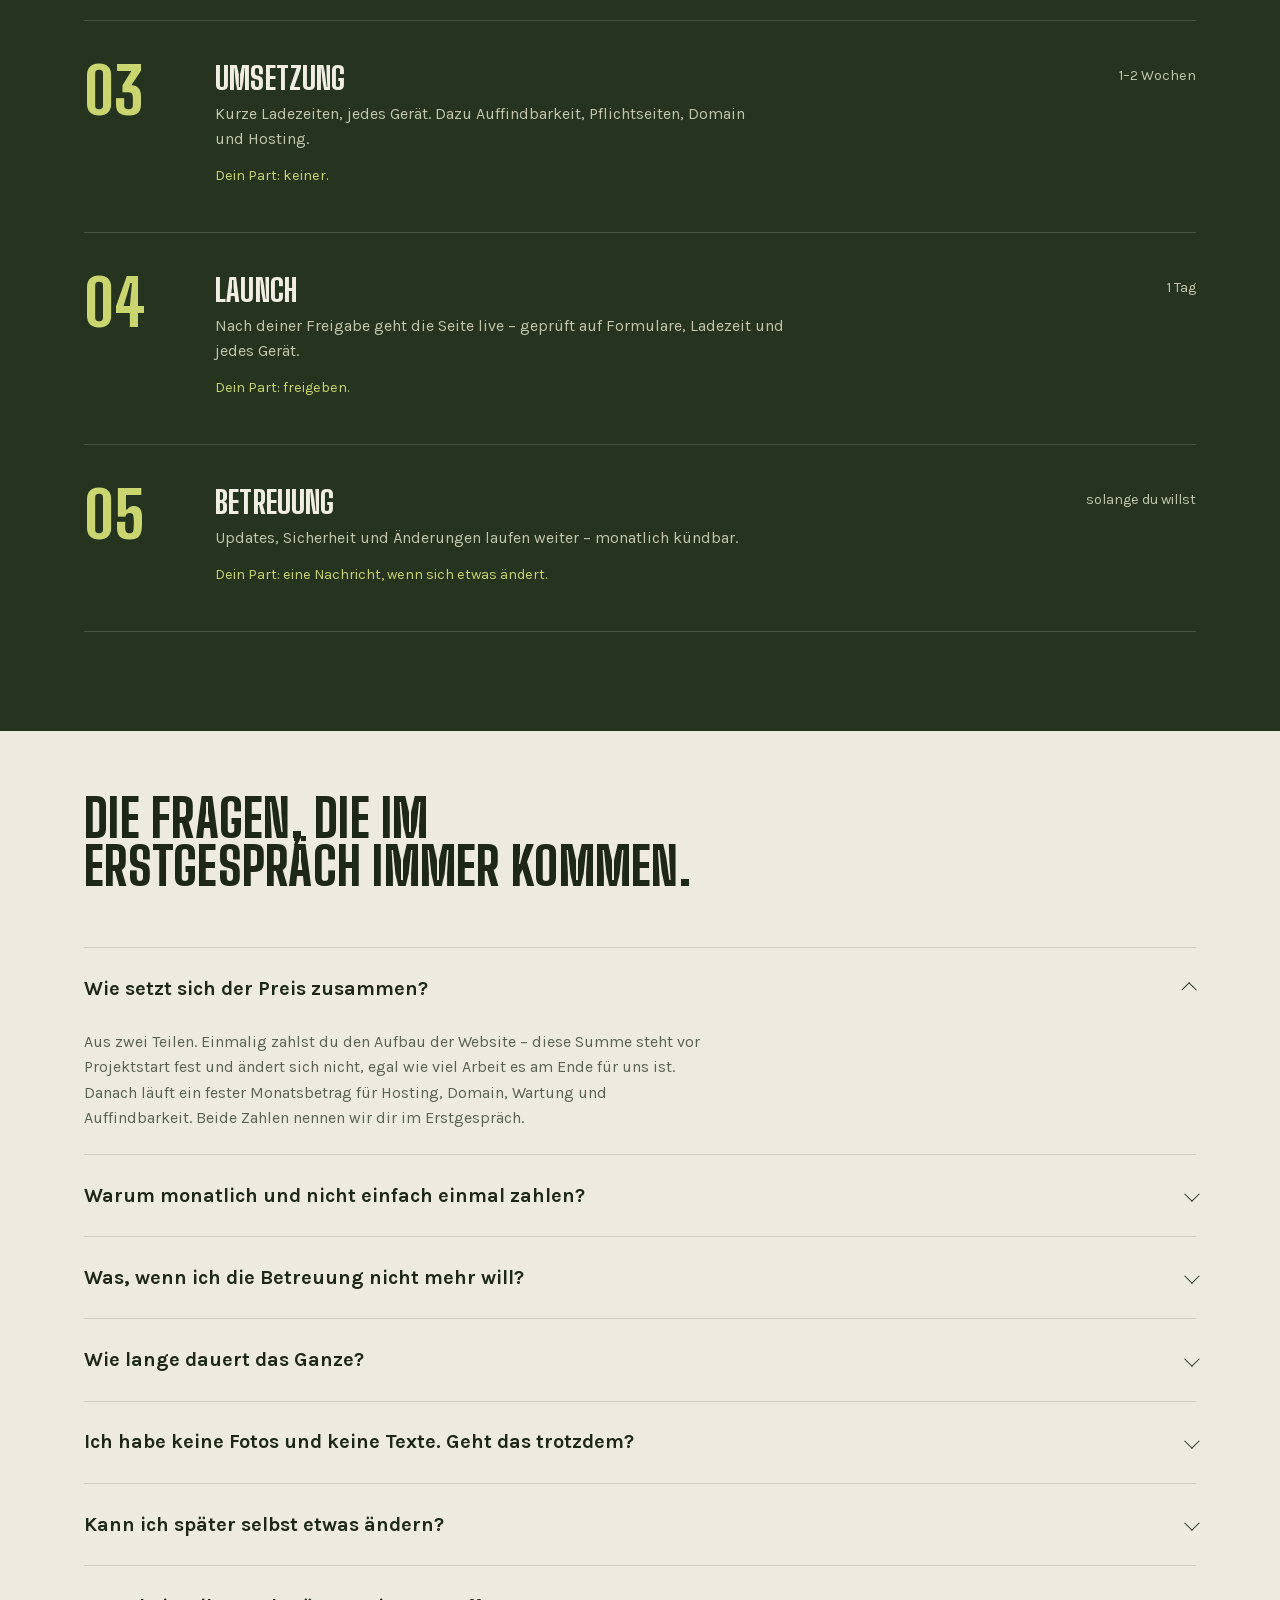
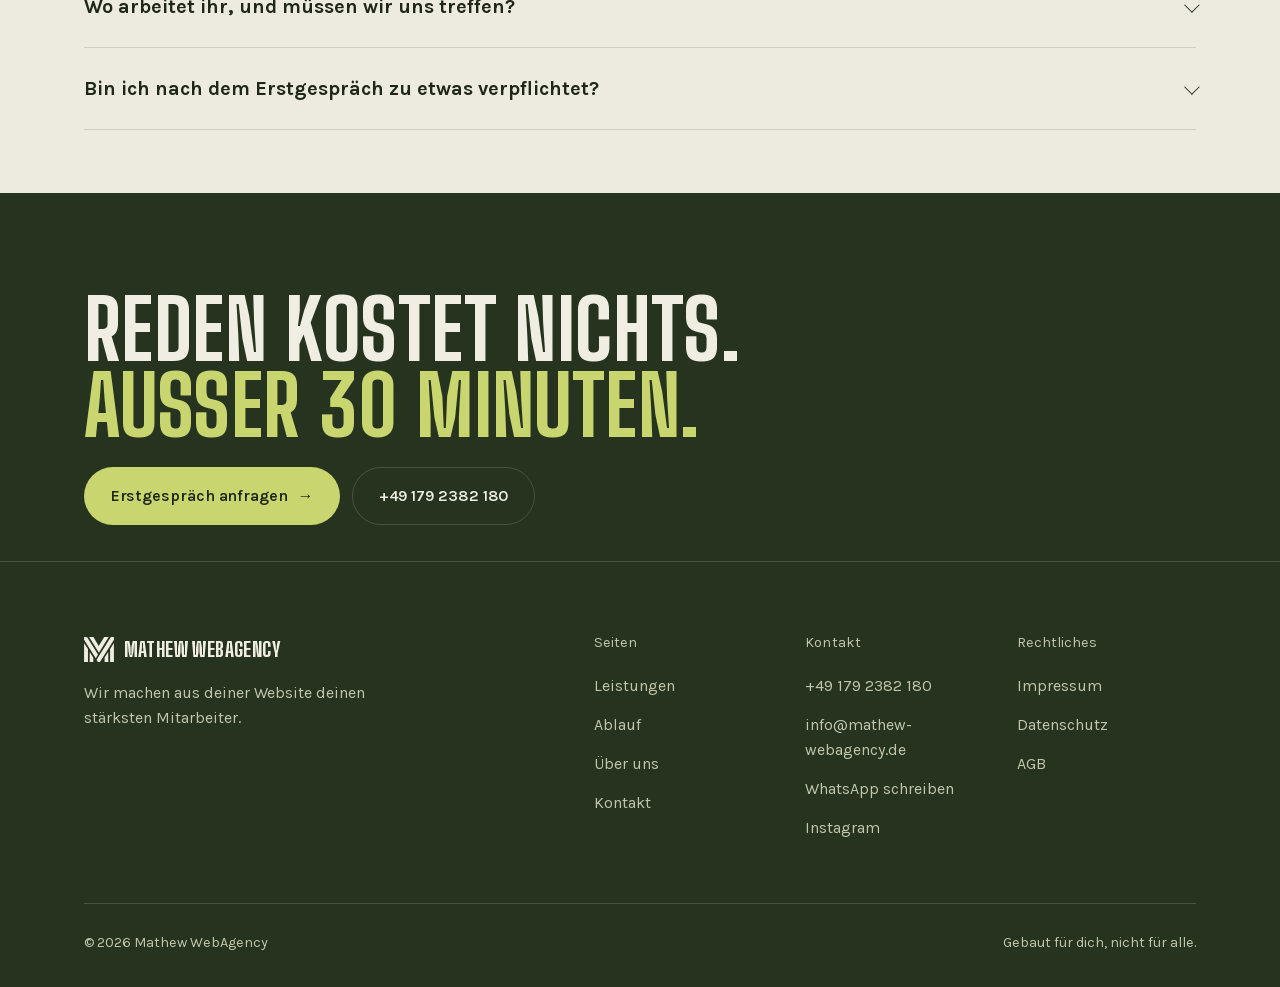
==== commit 0524f2e3: "Brinkmann-Beispielseite ruhiger und ohne KI-Tells Kein Signalblau, kein Markerstreifen, keine Schrif" ====
--- a/index.html
+++ b/index.html
@@ -28,7 +28,7 @@
 
 <link rel="preload" href="/assets/fonts/big-shoulders-display-latin.woff2" as="font" type="font/woff2" crossorigin fetchpriority="high">
 <link rel="preload" href="/assets/fonts/karla-latin.woff2" as="font" type="font/woff2" crossorigin>
-<link rel="stylesheet" href="/assets/css/site.css?v=20260925b">
+<link rel="stylesheet" href="/assets/css/site.css?v=20260926a">
 
 <script type="application/ld+json">
 {
@@ -429,7 +429,6 @@
                   <span>Küchen</span>
                   <span>Innenausbau</span>
                   <span>Türen</span>
-                  <span class="new__work">Auf dem Foto: Schrankwand aus Eiche</span>
                 </div>
               </div>
 
@@ -695,6 +694,6 @@
 <script src="/assets/js/gsap.min.js" defer></script>
 <script src="/assets/js/ScrollTrigger.min.js" defer></script>
 <script src="/assets/js/lenis.min.js" defer></script>
-<script src="/assets/js/site.js?v=20260925b" defer></script>
+<script src="/assets/js/site.js?v=20260926a" defer></script>
 </body>
 </html>
--- a/assets/css/site.css
+++ b/assets/css/site.css
@@ -1211,22 +1211,22 @@
 
 /* --- Zustand NEU: die gebaute Seite ------------------------------------ */
 
-/* Die Beispielseite ist die Arbeitsprobe. Sie muss zeigen, was ein Kunde
-   bekommt, nicht nur „besser als die alte“ sein.
-   Brinkmann hat eine eigene Welt, abgeleitet aus dem eigenen Foto: die
-   tiefblaue Wand wird zum Grund, die Eiche bleibt das Bild, Kobalt ist
-   das Signal. Die Schrift ist Anybody, eine Grotesk mit verstellbarer
-   Breite: breit und schwer für Name und Aussage, schmal für die
-   Gegenzeile. Eine Familie, zwei Gesichter. Ecken bleiben scharf wie eine
-   gehobelte Kante, bewusst anders als unsere runden Knöpfe. Die Tokens
-   gelten nur in der Miniatur und in der Handyfassung. */
+/* Die Beispielseite ist die Arbeitsprobe. Sie soll aussehen wie die Seite
+   eines guten Betriebs, nicht wie eine Vorlage: ruhig, hell, das Foto
+   gross und unverdeckt. Alle Farben kommen aus dem Foto selbst: Kalkweiss
+   wie die Decke, das Blau der Wand als Schriftfarbe, Eiche als zweite
+   Farbe. Kein Signalblau, keine abgedunkelten Bilder, keine Schrift auf
+   dem Foto. Schrift ist Anybody in einer leicht breiten Einstellung, als
+   Beschriftung, nicht als Effekt. Ecken bleiben scharf wie eine gehobelte
+   Kante. Die Tokens gelten nur in der Miniatur und der Handyfassung. */
 .new,
 .rb__phone .ph {
-  --bk-grund: #0f1826;
-  --bk-ink: #efeee8;
-  --bk-akzent: #3552d4;
-  --bk-dim: rgba(239, 238, 232, 0.82);
-  --bk-line: rgba(239, 238, 232, 0.22);
+  --bk-grund: #f3f3ee;
+  --bk-ink: #1f3448;
+  --bk-holz: #8d6232;
+  --bk-holz-hell: #c29558;
+  --bk-dim: rgba(31, 52, 72, 0.74);
+  --bk-line: rgba(31, 52, 72, 0.16);
   font-family: var(--bk-font);
   font-stretch: 100%;
 }
@@ -1238,7 +1238,7 @@
   background: var(--bk-grund);
   color: var(--bk-ink);
   display: grid;
-  grid-template-columns: minmax(0, 0.86fr) minmax(0, 1.14fr);
+  grid-template-columns: minmax(0, 1fr) minmax(0, 1fr);
   grid-template-rows: auto minmax(0, 1fr) auto;
   /* Alle Grade rechnen in Breite des Rahmens (cqi), nicht des Fensters:
      sonst lief die Ueberschrift in schmaleren Rahmen in die Kopfzeile. */
@@ -1248,55 +1248,54 @@
   will-change: transform, opacity;
 }
 
-/* Kopfzeile: Zeichen, Name, Navigation. Sie liegt über dem Foto. */
+/* Kopfzeile: Zeichen, Name, Navigation. */
 .new__bar {
   grid-column: 1 / -1;
   grid-row: 1;
-  z-index: 2;
   display: flex;
   align-items: center;
   gap: clamp(0.5rem, 1.5vw, 1.1rem);
-  padding: calc(var(--bk-pad) * 0.7) var(--bk-pad);
+  padding: calc(var(--bk-pad) * 0.6) var(--bk-pad);
+  border-bottom: 1px solid var(--bk-line);
 }
 .new__brand {
   display: inline-flex;
   align-items: center;
-  gap: 0.45em;
+  gap: 0.5em;
   margin-right: auto;
-  font-size: clamp(0.62rem, 1.95cqi, 1rem);
-  font-weight: 800;
-  font-stretch: 150%;
-  letter-spacing: 0.02em;
-  text-transform: uppercase;
+  font-size: clamp(0.62rem, 1.9cqi, 1rem);
+  font-weight: 700;
+  font-stretch: 112%;
+  letter-spacing: -0.01em;
 }
 /* Zeichen der Tischlerei: zwei Zinken, die ineinandergreifen. */
 .new__mark {
-  width: 1.35em;
-  height: 1.35em;
+  width: 1.2em;
+  height: 1.2em;
   flex: none;
   fill: var(--bk-ink);
 }
 .new__mark path + path {
-  fill: var(--bk-akzent);
+  fill: var(--bk-holz-hell);
 }
 .new__nav {
   display: flex;
-  gap: clamp(0.5rem, 1.4vw, 1.1rem);
+  gap: clamp(0.6rem, 2cqi, 1.3rem);
 }
 .new__nav i {
   font-style: normal;
   font-size: clamp(0.5rem, 1.5cqi, 0.78rem);
   font-weight: 500;
-  color: var(--bk-ink);
-}
-
-/* Das Foto läuft randlos in die rechte Seite, bis unter die Kopfzeile. */
+}
+
+/* Das Foto steht rechts und laeuft bis an die Kanten, ohne Rahmen und
+   ohne Abdunklung. */
 .new__img {
   grid-column: 2;
-  grid-row: 1 / 3;
+  grid-row: 2 / 4;
   position: relative;
   overflow: hidden;
-  background: #1b2a3f; /* bis das Foto geladen ist */
+  background: #d9d3c6; /* bis das Foto geladen ist */
   clip-path: inset(0 0 100% 0);
 }
 .new__photo {
@@ -1307,110 +1306,80 @@
   max-width: none;
   object-fit: cover;
   /* Die Schrankwand sitzt rechts der Mitte, das Fenster links. */
-  object-position: 62% 55%;
+  object-position: 60% 55%;
   transform-origin: 60% 60%;
   will-change: transform;
 }
-/* Der Grund zieht von links ins Bild: dort, wo die Überschrift ins Foto
-   hineinragt, bleibt sie lesbar. Oben ein Schatten für die Navigation. */
-.new__img::after {
-  content: '';
-  position: absolute;
-  inset: 0;
-  background:
-    linear-gradient(90deg, var(--bk-grund) 0%, rgba(15, 24, 38, 0.72) 22%, rgba(15, 24, 38, 0) 58%),
-    linear-gradient(to bottom, rgba(15, 24, 38, 0.6), rgba(15, 24, 38, 0) 24%);
-}
-
-/* Aussage, Text und Knopf. Die Überschrift ist breiter als ihre Spalte
-   und ragt ins Foto hinein. */
+
+/* Aussage, Text und Knopf. */
 .new__main {
-  grid-column: 1 / -1;
+  grid-column: 1;
   grid-row: 2;
-  z-index: 1;
   align-self: center;
   display: grid;
   justify-items: start;
-  gap: clamp(0.45rem, 1.9cqi, 1rem);
-  padding: 0 var(--bk-pad);
+  gap: clamp(0.45rem, 2cqi, 1.05rem);
+  padding: var(--bk-pad);
 }
 .new__h {
   font-family: var(--bk-font);
-  font-size: clamp(1.1rem, 5.8cqi, 3rem);
-  font-weight: 800;
-  font-stretch: 150%;
+  font-size: clamp(1.05rem, 4.4cqi, 2.5rem);
+  font-weight: 650;
+  font-stretch: 108%;
   /* Die Tischlerei setzt normal, nicht in unseren Versalien. */
   text-transform: none;
-  line-height: 0.95;
-  letter-spacing: -0.02em;
-}
-.new__h span {
+  line-height: 1.02;
+  letter-spacing: -0.03em;
+}
+.new__h span,
+.new__h em {
   display: block;
 }
-/* Die Gegenzeile: dieselbe Schrift, ganz schmal, auf einem Streifen
-   Kobalt. Wie ein Etikett auf einer Kiste aus der Werkstatt. */
+/* Die Gegenzeile in derselben Schrift und Staerke, nur im Ton der Eiche. */
 .new__h em {
-  display: inline-block;
-  margin-top: 0.12em;
-  padding: 0.06em 0.22em 0.1em;
   font-style: normal;
-  font-size: 1.08em;
-  font-weight: 700;
-  font-stretch: 58%;
-  letter-spacing: 0;
-  background: var(--bk-akzent);
+  color: var(--bk-holz);
 }
 .new__copy {
   font-size: clamp(0.56rem, 1.7cqi, 0.88rem);
   line-height: 1.5;
   color: var(--bk-dim);
-  max-width: 30ch;
+  max-width: 28ch;
 }
 .new__cta {
   display: inline-flex;
   align-items: center;
-  gap: 0.7em;
-  font-size: clamp(0.56rem, 1.7cqi, 0.88rem);
-  font-weight: 700;
-  padding: 0.62em 1em;
-  background: var(--bk-akzent);
-  color: var(--bk-ink);
+  gap: 0.8em;
+  margin-top: 0.3em;
+  font-size: clamp(0.56rem, 1.65cqi, 0.86rem);
+  font-weight: 600;
+  padding: 0.75em 1.1em;
+  background: var(--bk-ink);
+  color: var(--bk-grund);
   opacity: 0;
 }
 .new__cta b {
   font-weight: 400;
 }
 
-/* Leistungszeile am Fuß, als heller Streifen: sagt in vier Wörtern, was
-   der Betrieb macht, und nennt rechts die Arbeit auf dem Foto. */
+/* Leistungen am Fuss der Textspalte, schlicht als Aufzaehlung. */
 .new__strip {
-  grid-column: 1 / -1;
+  grid-column: 1;
   grid-row: 3;
-  z-index: 1;
   display: flex;
   flex-wrap: wrap;
-  align-items: baseline;
-  gap: 0.3em clamp(0.7rem, 1.8vw, 1.4rem);
-  padding: calc(var(--bk-pad) * 0.5) var(--bk-pad);
-  background: var(--bk-ink);
-  color: var(--bk-grund);
+  gap: 0.35em clamp(0.6rem, 2cqi, 1.2rem);
+  margin: 0 var(--bk-pad);
+  padding: calc(var(--bk-pad) * 0.55) 0 calc(var(--bk-pad) * 0.7);
+  border-top: 1px solid var(--bk-line);
 }
 .new__strip span {
-  font-size: clamp(0.46rem, 1.45cqi, 0.74rem);
+  font-size: clamp(0.46rem, 1.4cqi, 0.72rem);
   /* line-height 1: die Zeile ragte auf Handybreite sonst 1px unter den
      Rahmen des Nachbaus. */
   line-height: 1;
-  font-weight: 700;
-  font-stretch: 125%;
-  letter-spacing: 0.03em;
-  text-transform: uppercase;
-}
-.new__strip .new__work {
-  margin-left: auto;
   font-weight: 500;
-  font-stretch: 75%;
-  letter-spacing: 0.01em;
-  text-transform: none;
+  color: var(--bk-dim);
 }
 
 /* Handy-Ansicht, die zum Schluss andockt */
@@ -1435,12 +1404,10 @@
 /* Die Handyfassung zeigt dieselbe Seite, nicht abstrakte Balken: derselbe
    Name, dieselbe Aussage, dasselbe Holz, derselbe Weg zum Termin. */
 .rb__phone .ph {
-  position: relative;
   height: 100%;
   border-radius: 10px;
   background: var(--bk-grund);
-  /* Ohne diese Zeile erbte die Handyfassung unser Tinte-Schwarz und setzte
-     Name und Ueberschrift unsichtbar auf den dunklen Grund. */
+  /* Ohne diese Zeile erbte die Handyfassung unsere Tintenfarbe. */
   color: var(--bk-ink);
   /* Basisgrad. Alles darin rechnet in em, damit der Inhalt mit dem
      Gehaeuse mitwaechst statt in festen Pixeln stehenzubleiben. */
@@ -1451,69 +1418,49 @@
 }
 .ph__brand {
   grid-row: 1;
-  z-index: 1;
   display: flex;
   align-items: center;
-  gap: 0.4em;
-  padding: 0.9em 0.8em 0.5em;
+  gap: 0.45em;
+  padding: 1em 0.8em 0.7em;
   font-family: var(--bk-font);
-  font-size: 0.78em;
-  font-weight: 800;
-  /* Im schmalen Gehaeuse passt der breite Schnitt nicht: der Name lief
-     ueber den Rand. */
-  font-stretch: 100%;
-  letter-spacing: 0.04em;
-  text-transform: uppercase;
+  font-size: 0.8em;
+  font-weight: 700;
+  font-stretch: 108%;
+  letter-spacing: -0.01em;
 }
 .ph__brand .new__mark {
-  width: 1.3em;
-  height: 1.3em;
+  width: 1.25em;
+  height: 1.25em;
 }
 .ph__img {
-  grid-row: 1 / 3;
-  position: relative;
+  grid-row: 2;
   /* Dasselbe Foto wie in der Rechnerfassung, auf die Schrankwand beschnitten. */
-  background: #1b2a3f url('../img/brinkmann-einbauschrank-800.webp') 60% 50% / cover no-repeat;
-}
-.ph__img::after {
-  content: '';
-  position: absolute;
-  inset: 0;
-  background:
-    linear-gradient(to top, var(--bk-grund) 0%, rgba(15, 24, 38, 0) 45%),
-    linear-gradient(to bottom, rgba(15, 24, 38, 0.65), rgba(15, 24, 38, 0) 30%);
+  background: #d9d3c6 url('../img/brinkmann-einbauschrank-800.webp') 58% 50% / cover no-repeat;
 }
 .ph__h {
   grid-row: 3;
-  z-index: 1;
-  margin-top: -1.6em;
-  padding: 0 0.8em;
+  padding: 0.75em 0.8em 0;
   font-family: var(--bk-font);
-  font-size: 1.45em;
-  font-weight: 800;
-  font-stretch: 125%;
-  line-height: 1;
-  letter-spacing: -0.02em;
+  font-size: 1.35em;
+  font-weight: 650;
+  font-stretch: 105%;
+  line-height: 1.05;
+  letter-spacing: -0.03em;
 }
 .ph__h em {
-  display: inline-block;
-  margin-top: 0.14em;
-  padding: 0.06em 0.22em 0.1em;
+  display: block;
   font-style: normal;
-  font-weight: 700;
-  font-stretch: 58%;
-  letter-spacing: 0;
-  background: var(--bk-akzent);
+  color: var(--bk-holz);
 }
 .ph__cta {
   grid-row: 4;
-  margin: 0.9em 0.8em 1em;
-  font-size: 0.82em;
-  font-weight: 700;
+  margin: 0.8em;
+  font-size: 0.8em;
+  font-weight: 600;
   text-align: center;
-  padding: 0.7em 0;
-  background: var(--bk-akzent);
-  color: var(--bk-ink);
+  padding: 0.75em 0;
+  background: var(--bk-ink);
+  color: var(--bk-grund);
 }
 
 /* Bauline: die Kante, hinter der freigelegt wird. Der Strich selbst ist
@@ -3005,28 +2952,22 @@
   .direct span {
     text-align: left;
   }
-  /* Im Hochkantrahmen stapelt sich die Beispielseite: das Foto oben über
-     die volle Breite, die Überschrift greift von unten hinein. */
+  /* Im Hochkantrahmen stapelt sich die Beispielseite: das Foto oben
+     ueber die volle Breite, darunter Aussage und Knopf. */
   .new {
     grid-template-columns: minmax(0, 1fr);
     grid-template-rows: auto minmax(0, 1fr) auto auto;
   }
   .new__img {
     grid-column: 1;
-    grid-row: 1 / 3;
-  }
-  .new__img::after {
-    background:
-      linear-gradient(to top, var(--bk-grund) 0%, rgba(15, 24, 38, 0) 42%),
-      linear-gradient(to bottom, rgba(15, 24, 38, 0.65), rgba(15, 24, 38, 0) 26%);
+    grid-row: 2;
   }
   .new__main {
     grid-row: 3;
-    margin-top: -1.5rem;
-    padding-bottom: var(--bk-pad);
+    padding-bottom: calc(var(--bk-pad) * 0.8);
   }
   .new__h {
-    font-size: 1.3rem;
+    font-size: 1.25rem;
   }
   .new__copy {
     font-size: 0.66rem;
@@ -3037,16 +2978,12 @@
   }
   .new__strip {
     grid-row: 4;
-  }
-  .new__strip {
     column-gap: 0.75rem;
   }
   .new__strip span {
-    font-size: 0.5rem;
-    font-stretch: 105%;
-  }
-  /* Auf dieser Breite tragen die Arbeit und die halbe Navigation nicht mehr. */
-  .new__strip .new__work,
+    font-size: 0.55rem;
+  }
+  /* Auf dieser Breite traegt die halbe Navigation nicht mehr. */
   .new__nav i:nth-child(n + 2) {
     display: none;
   }
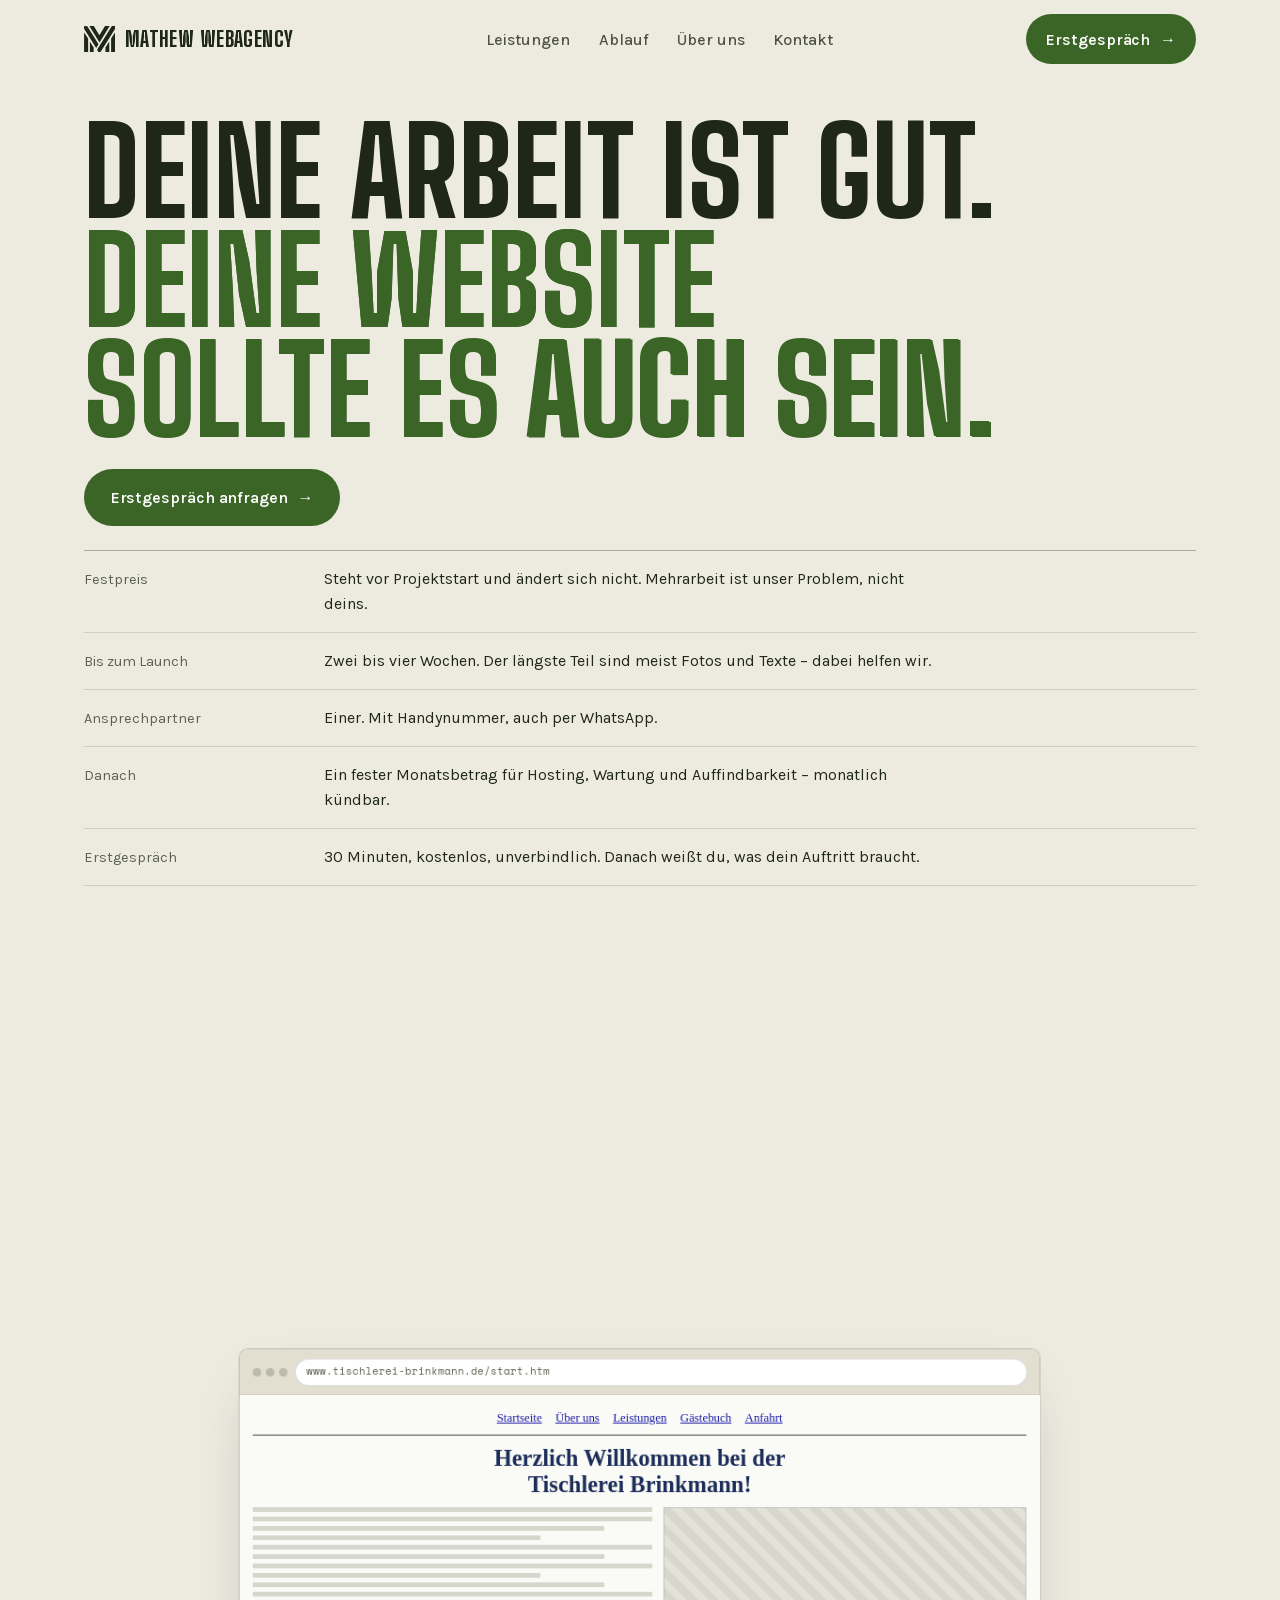
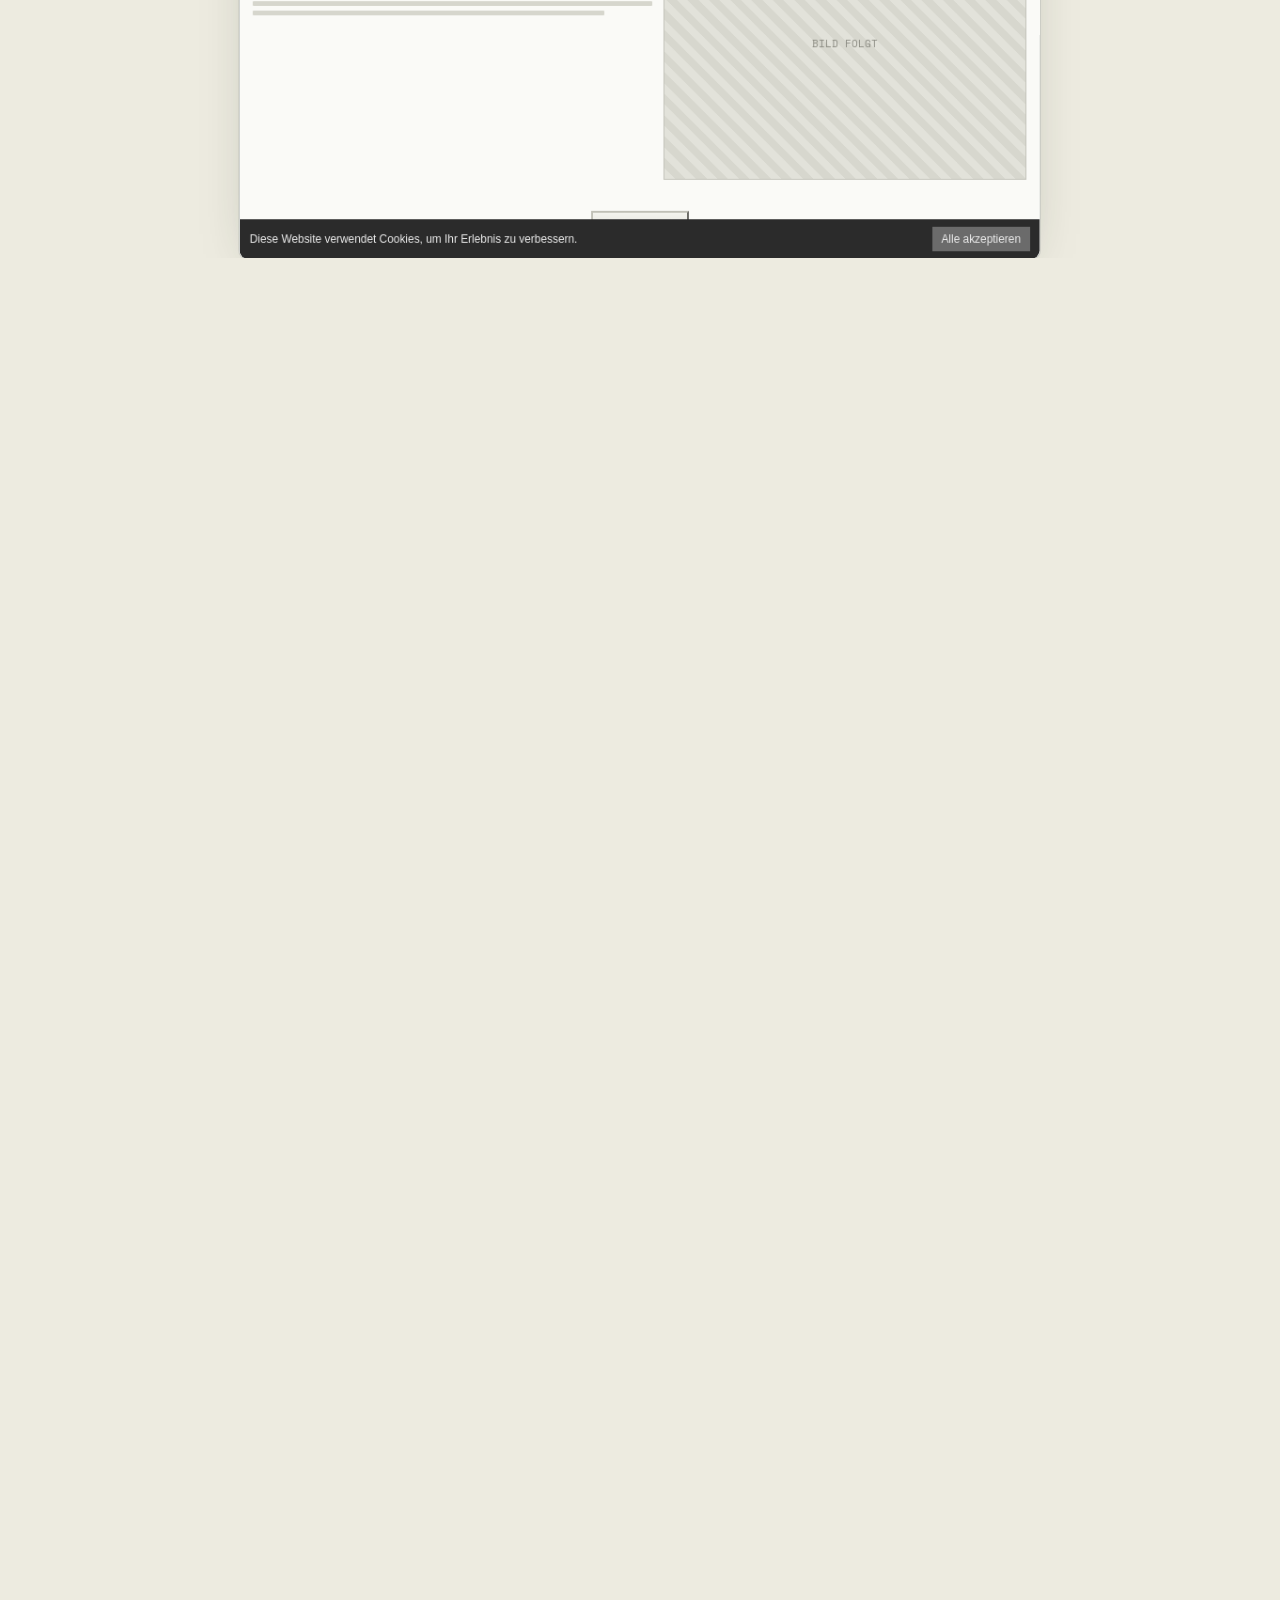
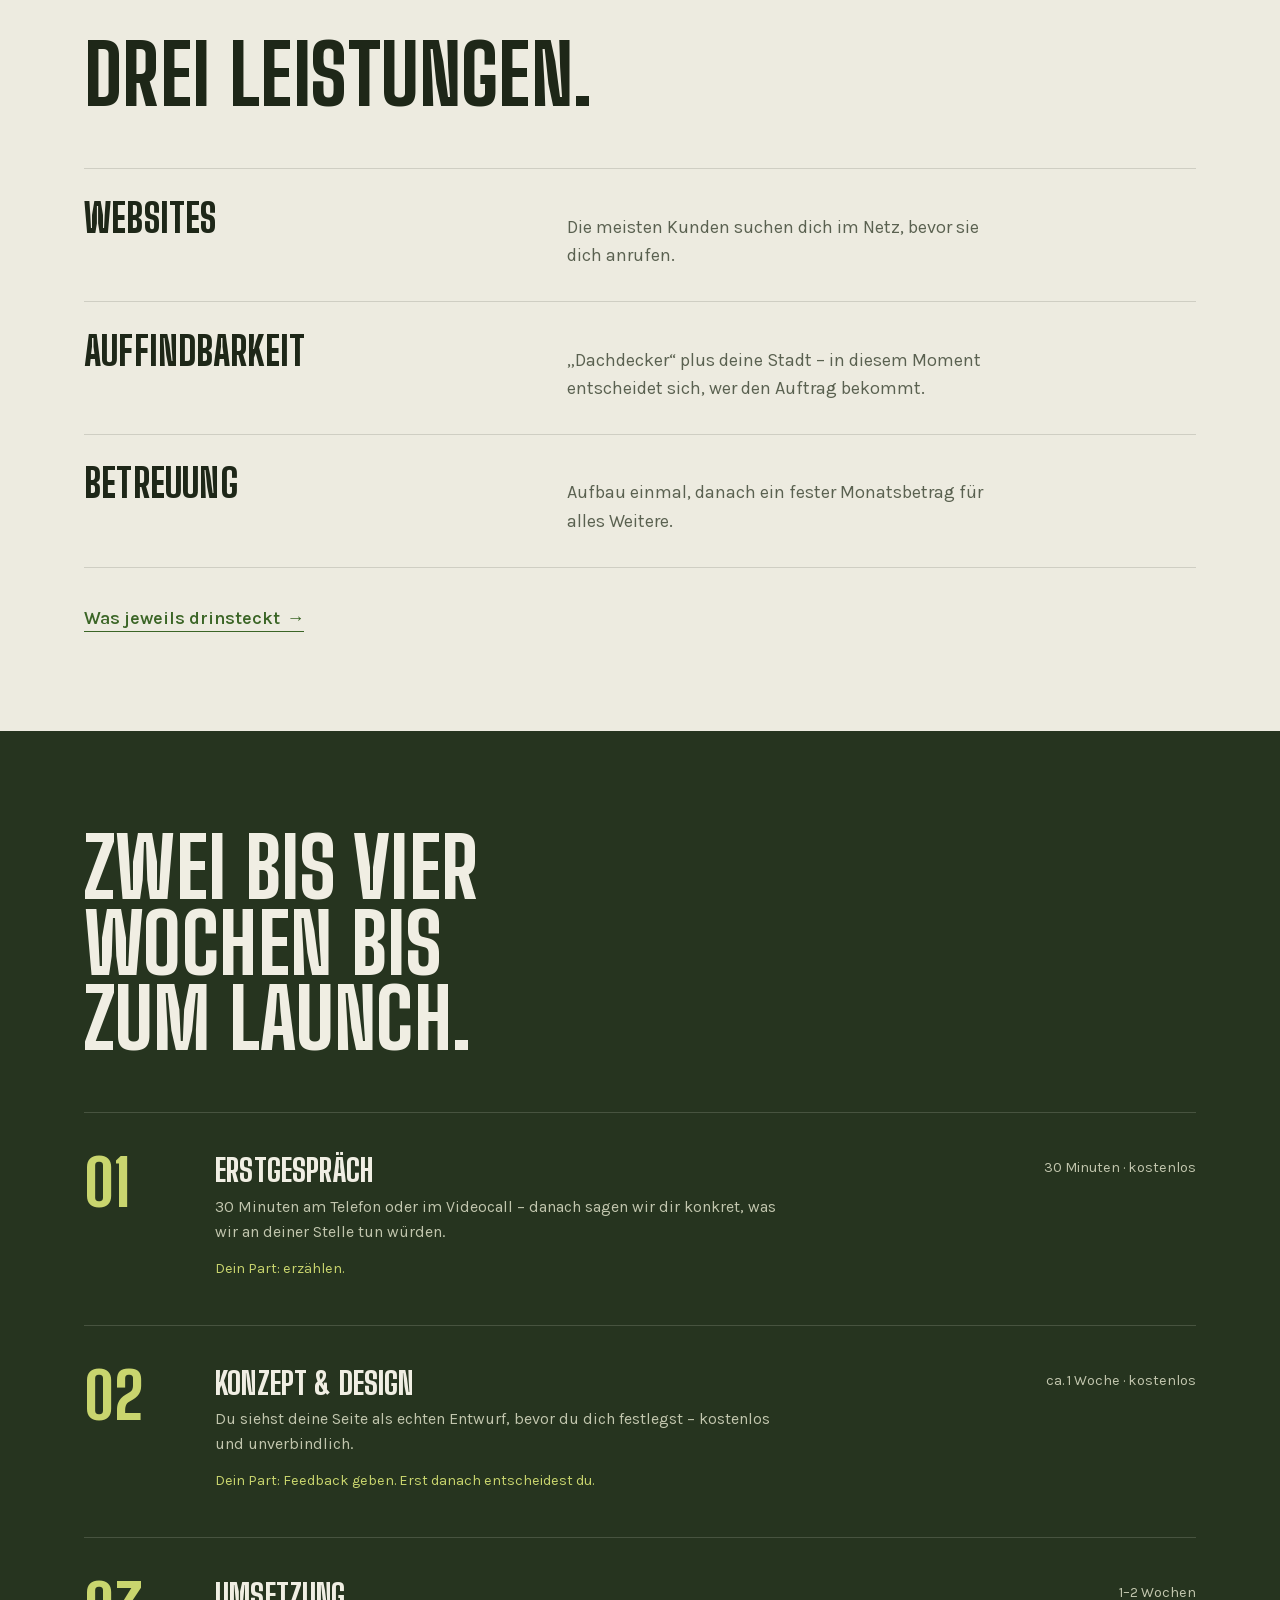
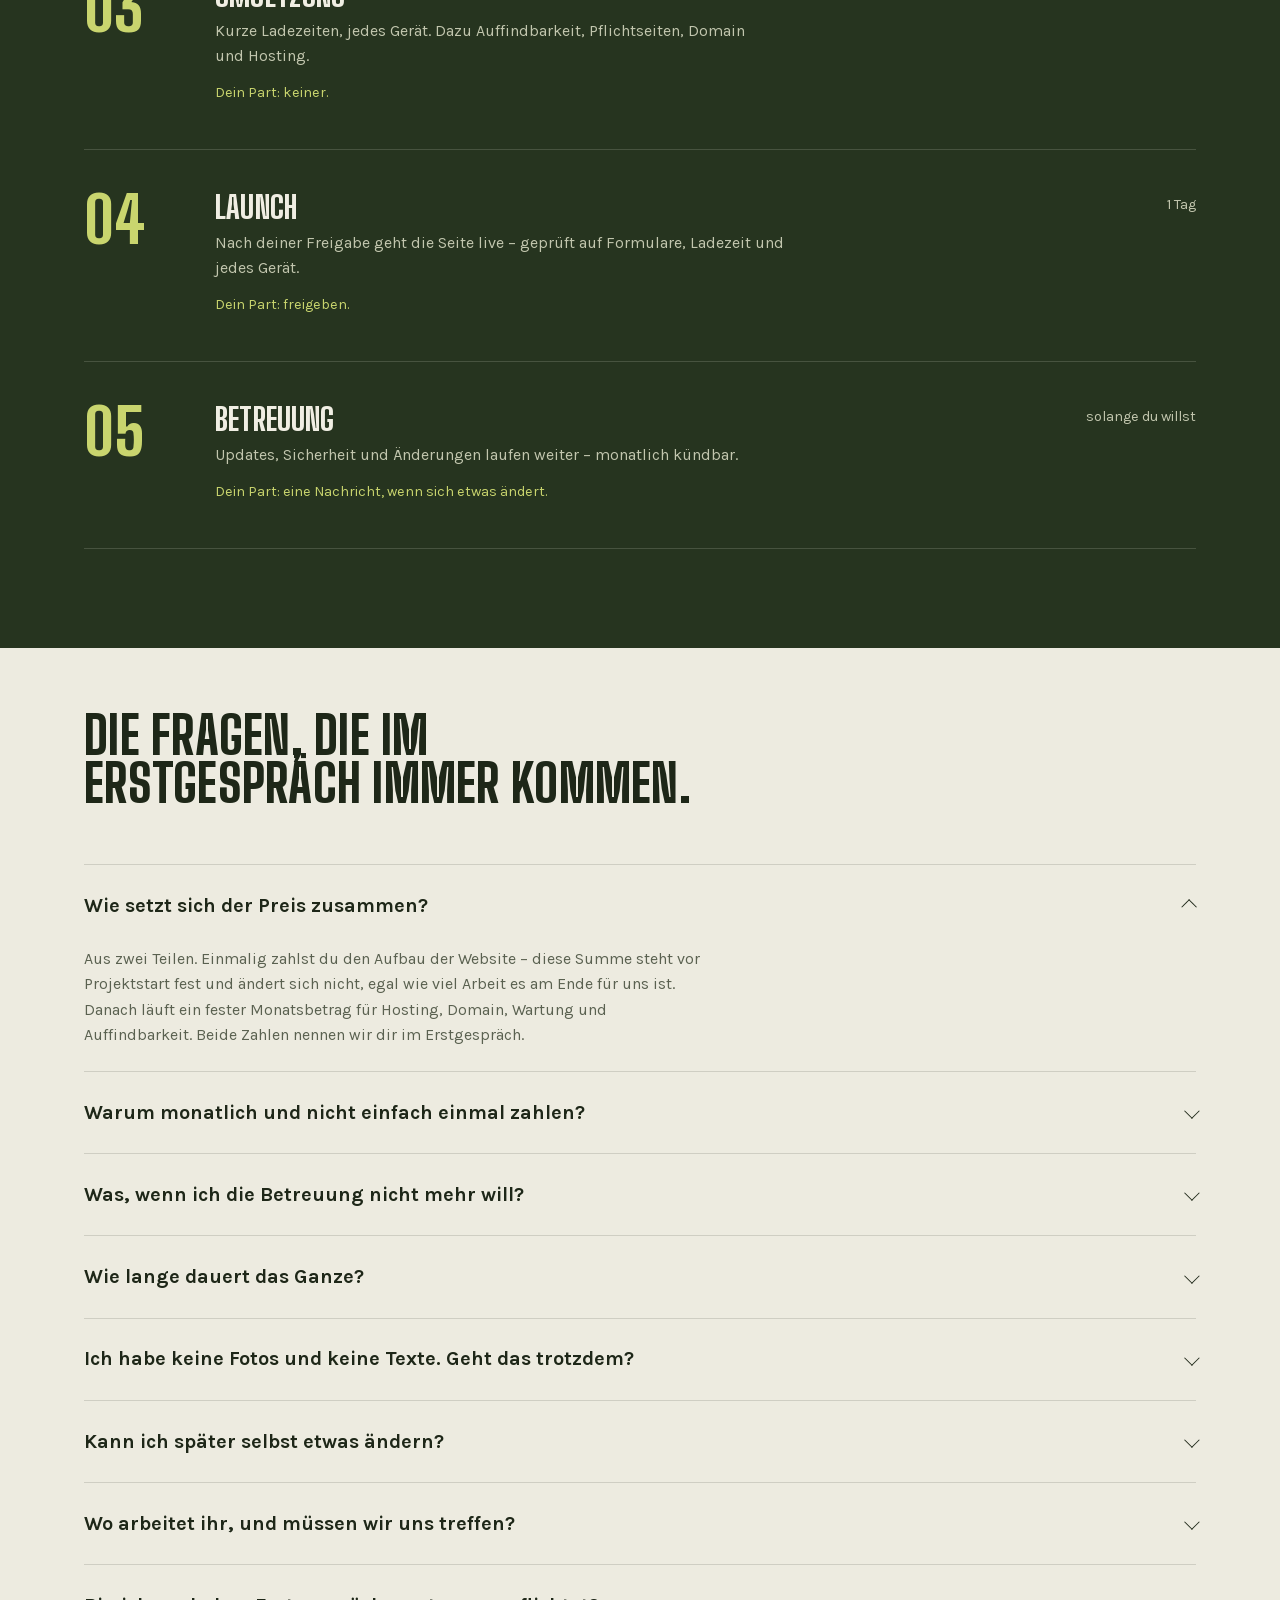
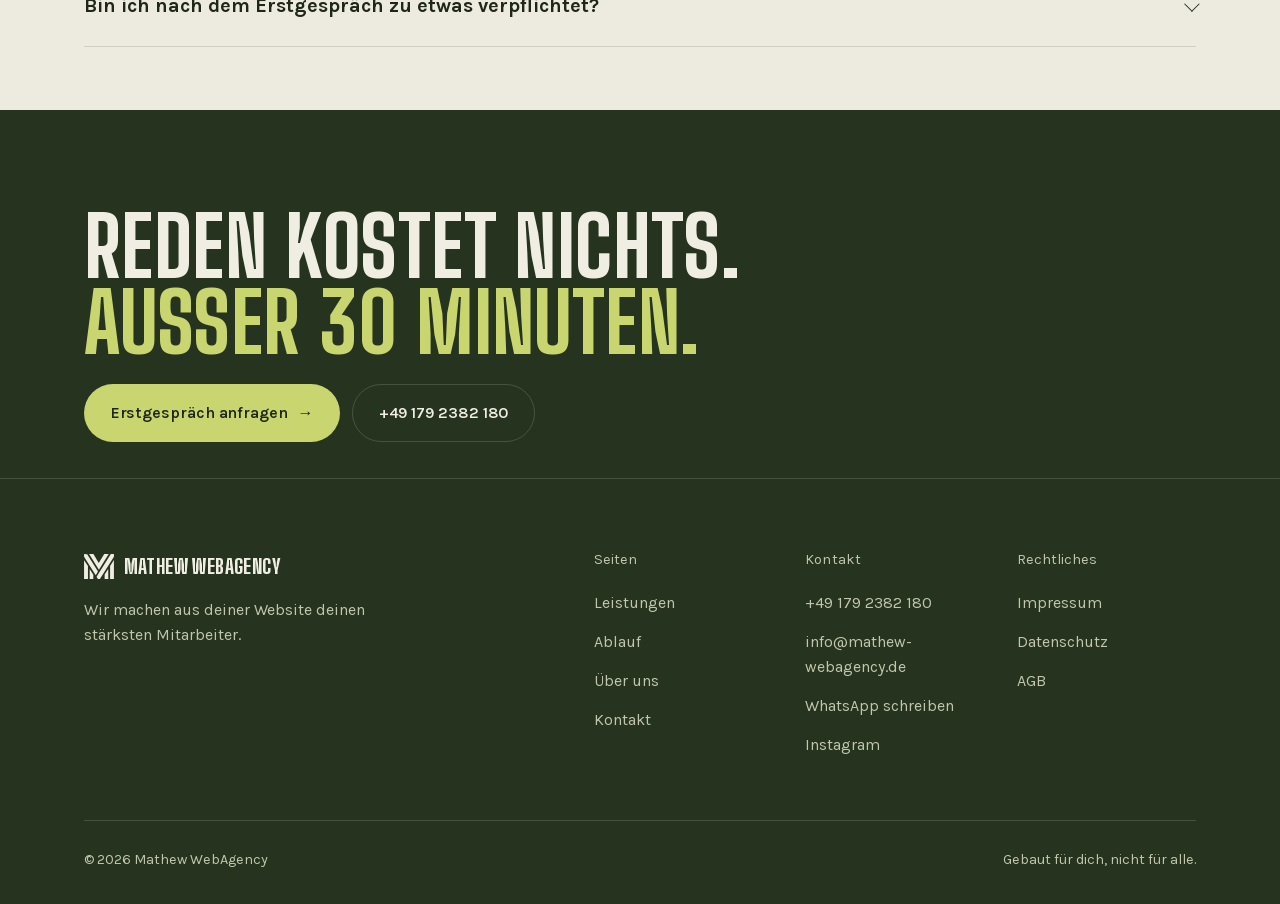
==== commit f0d9327a: "Hero: Einleitungssatz unter dem Titel entfernt Co-Authored-By: Claude Opus 5.5 <noreply@anthropic.co" ====
--- a/index.html
+++ b/index.html
@@ -28,7 +28,7 @@
 
 <link rel="preload" href="/assets/fonts/big-shoulders-display-latin.woff2" as="font" type="font/woff2" crossorigin fetchpriority="high">
 <link rel="preload" href="/assets/fonts/karla-latin.woff2" as="font" type="font/woff2" crossorigin>
-<link rel="stylesheet" href="/assets/css/site.css?v=20260926a">
+<link rel="stylesheet" href="/assets/css/site.css?v=20261018a">
 
 <script type="application/ld+json">
 {
@@ -302,11 +302,6 @@
         <span class="claim-b">Deine Website sollte es auch sein.</span>
       </h1>
 
-      <p class="hero__lead">
-        Gebaut für deinen Betrieb, nicht aus einer Vorlage. Und der Preis steht,
-        bevor es losgeht.
-      </p>
-
       <div class="hero__sign">
         <a class="btn" href="/kontakt.html">Erstgespräch anfragen <span class="btn__arrow" aria-hidden="true">→</span></a>
       </div>
@@ -678,7 +673,7 @@
     </div>
 
     <div class="ftr__bottom">
-      <span>&copy; 2026 Mathew WebAgency</span>
+      <span>&copy; <span data-jahr>2026</span> Mathew WebAgency</span>
       <span>Gebaut für dich, nicht für alle.</span>
     </div>
   </div>
@@ -694,6 +689,6 @@
 <script src="/assets/js/gsap.min.js" defer></script>
 <script src="/assets/js/ScrollTrigger.min.js" defer></script>
 <script src="/assets/js/lenis.min.js" defer></script>
-<script src="/assets/js/site.js?v=20260926a" defer></script>
+<script src="/assets/js/site.js?v=20261018a" defer></script>
 </body>
 </html>
--- a/assets/css/site.css
+++ b/assets/css/site.css
@@ -747,13 +747,6 @@
   font-size: clamp(3.4rem, 9.5vw, 7.6rem);
   line-height: 0.9;
   max-width: 17ch;
-}
-
-.hero__lead {
-  font-size: var(--t-lead);
-  line-height: 1.5;
-  color: var(--on-paper-dim);
-  max-width: 52ch;
 }
 
 /* --- Konditionen als Positionszeilen ------------------------------------ */
@@ -1652,50 +1645,87 @@
   gap: clamp(1.1rem, 2.4vw, 1.6rem);
 }
 .lvx__body .lead {
-  max-width: 46ch;
-  margin-bottom: clamp(0.5rem, 1.5vw, 1rem);
-}
-.lvx__label {
-  font-family: var(--label);
-  font-size: var(--t-label);
-  font-weight: 400;
-  color: var(--on-paper-dim);
-  margin-bottom: -0.4rem;
-}
-.band--ink .lvx__label {
-  color: var(--on-ink-dim);
-}
-
-/* Zeile, Haarlinie, naechste Zeile - dasselbe Bauteil wie die Konditionen
-   auf der Startseite. Bullet-Punkte sagen "Liste", Haarlinien sagen
-   "Verzeichnis", und ein Verzeichnis ist das, was hier steht. */
+  max-width: 44ch;
+  color: var(--on-paper);
+}
+.band--ink .lvx__body .lead {
+  color: var(--on-ink);
+}
+
+/* Vorher standen Nutzen und Umfang als zwei gleich gebaute Verzeichnisse
+   untereinander, jede Zeile mit Haarlinie, dazu zwei winzige Beschriftungen,
+   die kaum zu unterscheiden waren. Sechs Zeilen im selben Grau, nichts
+   fuehrte das Auge. Jetzt gibt es eine klare Rangfolge: der Nutzen ist der
+   Grund, warum jemand liest, und steht gross mit Haken. Der Umfang ist das
+   Kleingedruckte und liegt ruhig in einem eigenen Kasten. */
 .lvx__list {
   list-style: none;
   margin: 0;
   padding: 0;
-  border-top: 1px solid var(--line-paper);
-}
-.band--ink .lvx__list {
-  border-top-color: var(--line-ink);
-}
-.lvx__list li {
-  padding-block: clamp(0.6rem, 1.3vw, 0.85rem);
-  border-bottom: 1px solid var(--line-paper);
-  font-size: var(--t-small);
-  color: var(--on-paper-dim);
-}
-.band--ink .lvx__list li {
-  border-bottom-color: var(--line-ink);
-  color: var(--on-ink-dim);
-}
-/* Der Nutzen ist der Grund, warum jemand liest. Der Umfang ist die
-   Auflistung dahinter. Beide standen vorher im selben Grad. */
+}
+.lvx__list--nutzen {
+  display: grid;
+  gap: clamp(0.8rem, 1.6vw, 1.1rem);
+  margin-block: clamp(0.4rem, 1vw, 0.8rem);
+}
 .lvx__list--nutzen li {
-  font-size: var(--t-body);
+  position: relative;
+  padding-left: 2.1rem;
+  font-size: clamp(1.15rem, 1.7vw, 1.35rem);
+  font-weight: 500;
+  line-height: 1.35;
   color: var(--on-paper);
+}
+/* Haken aus zwei Kanten, in Moosgruen: dasselbe Zeichen wie ein Abhaken
+   auf dem Aufmass, kein Symbol aus einer Bibliothek. */
+.lvx__list--nutzen li::before {
+  content: '';
+  position: absolute;
+  left: 0.2rem;
+  top: 0.22em;
+  width: 0.5rem;
+  height: 0.9rem;
+  border-right: 3px solid var(--gruen);
+  border-bottom: 3px solid var(--gruen);
+  transform: rotate(40deg);
 }
 .band--ink .lvx__list--nutzen li {
   color: var(--on-ink);
+}
+.band--ink .lvx__list--nutzen li::before {
+  border-color: var(--gruen-hell);
+}
+
+.lvx__pack {
+  display: grid;
+  gap: 0.6rem;
+  padding: clamp(1rem, 2.2vw, 1.4rem) clamp(1.1rem, 2.4vw, 1.6rem);
+  border-radius: var(--r-sm);
+  background: var(--paper-3);
+}
+.band--ink .lvx__pack {
+  background: var(--ink-2);
+}
+.lvx__label {
+  font-family: var(--label);
+  font-size: var(--t-label);
+  font-weight: 700;
+  color: var(--on-paper);
+}
+.band--ink .lvx__label {
+  color: var(--on-ink);
+}
+.lvx__pack .lvx__list {
+  display: grid;
+  gap: 0.35rem;
+}
+.lvx__pack .lvx__list li {
+  font-size: var(--t-small);
+  line-height: 1.45;
+  color: var(--on-paper-dim);
+}
+.band--ink .lvx__pack .lvx__list li {
+  color: var(--on-ink-dim);
 }
 
 /* --- Die Spur auf schmalen Schirmen ------------------------------------- */
@@ -2704,10 +2734,9 @@
     --t-label: 0.95rem;
     --t-lead: 1.18rem;
   }
-  /* Auf dem Handy: Titel, dann sofort der Knopf. Einleitung und
-     Konditionen stehen weiter unten ohnehin (Ablauf, FAQ) und drückten
-     das Erstgespräch aus dem ersten Bildschirm. */
-  .hero__lead,
+  /* Auf dem Handy: Titel, dann sofort der Knopf. Die Konditionen stehen
+     weiter unten ohnehin (Ablauf, FAQ) und drückten das Erstgespräch aus
+     dem ersten Bildschirm. */
   .terms {
     display: none;
   }
